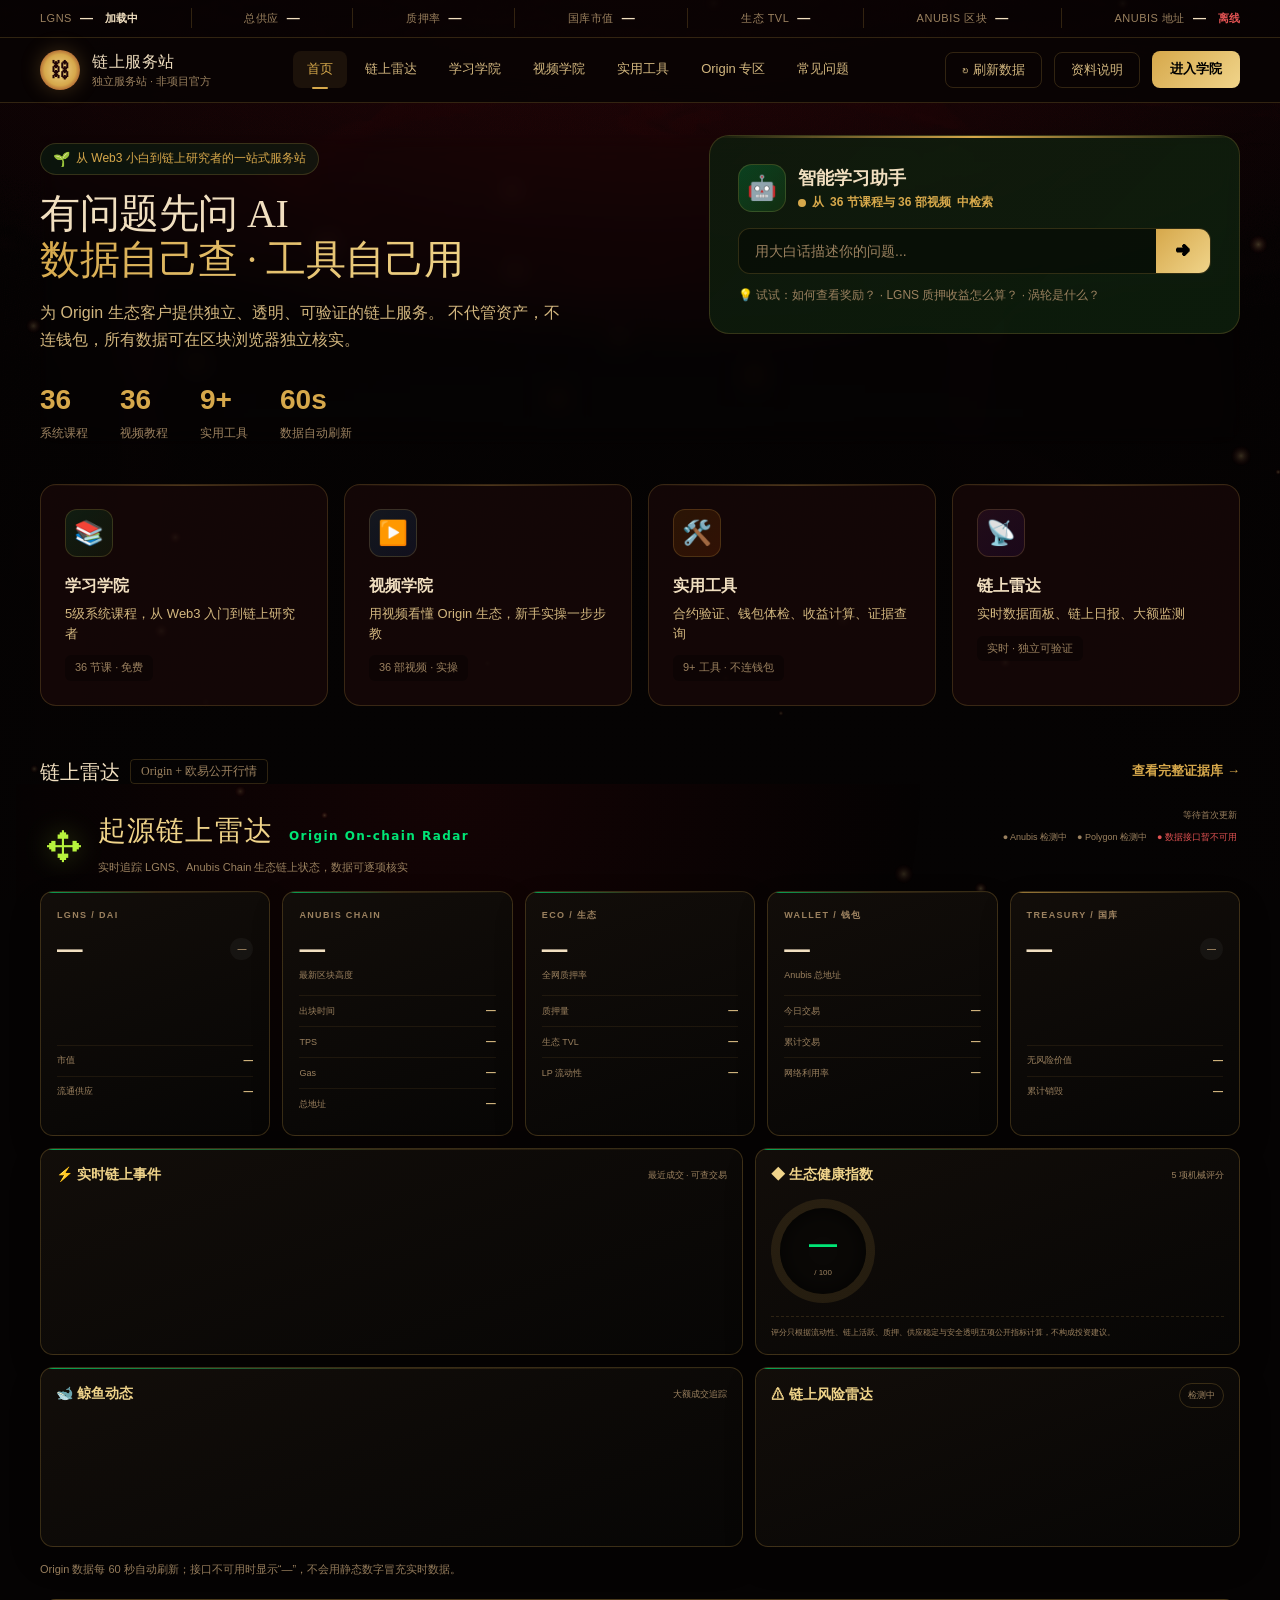
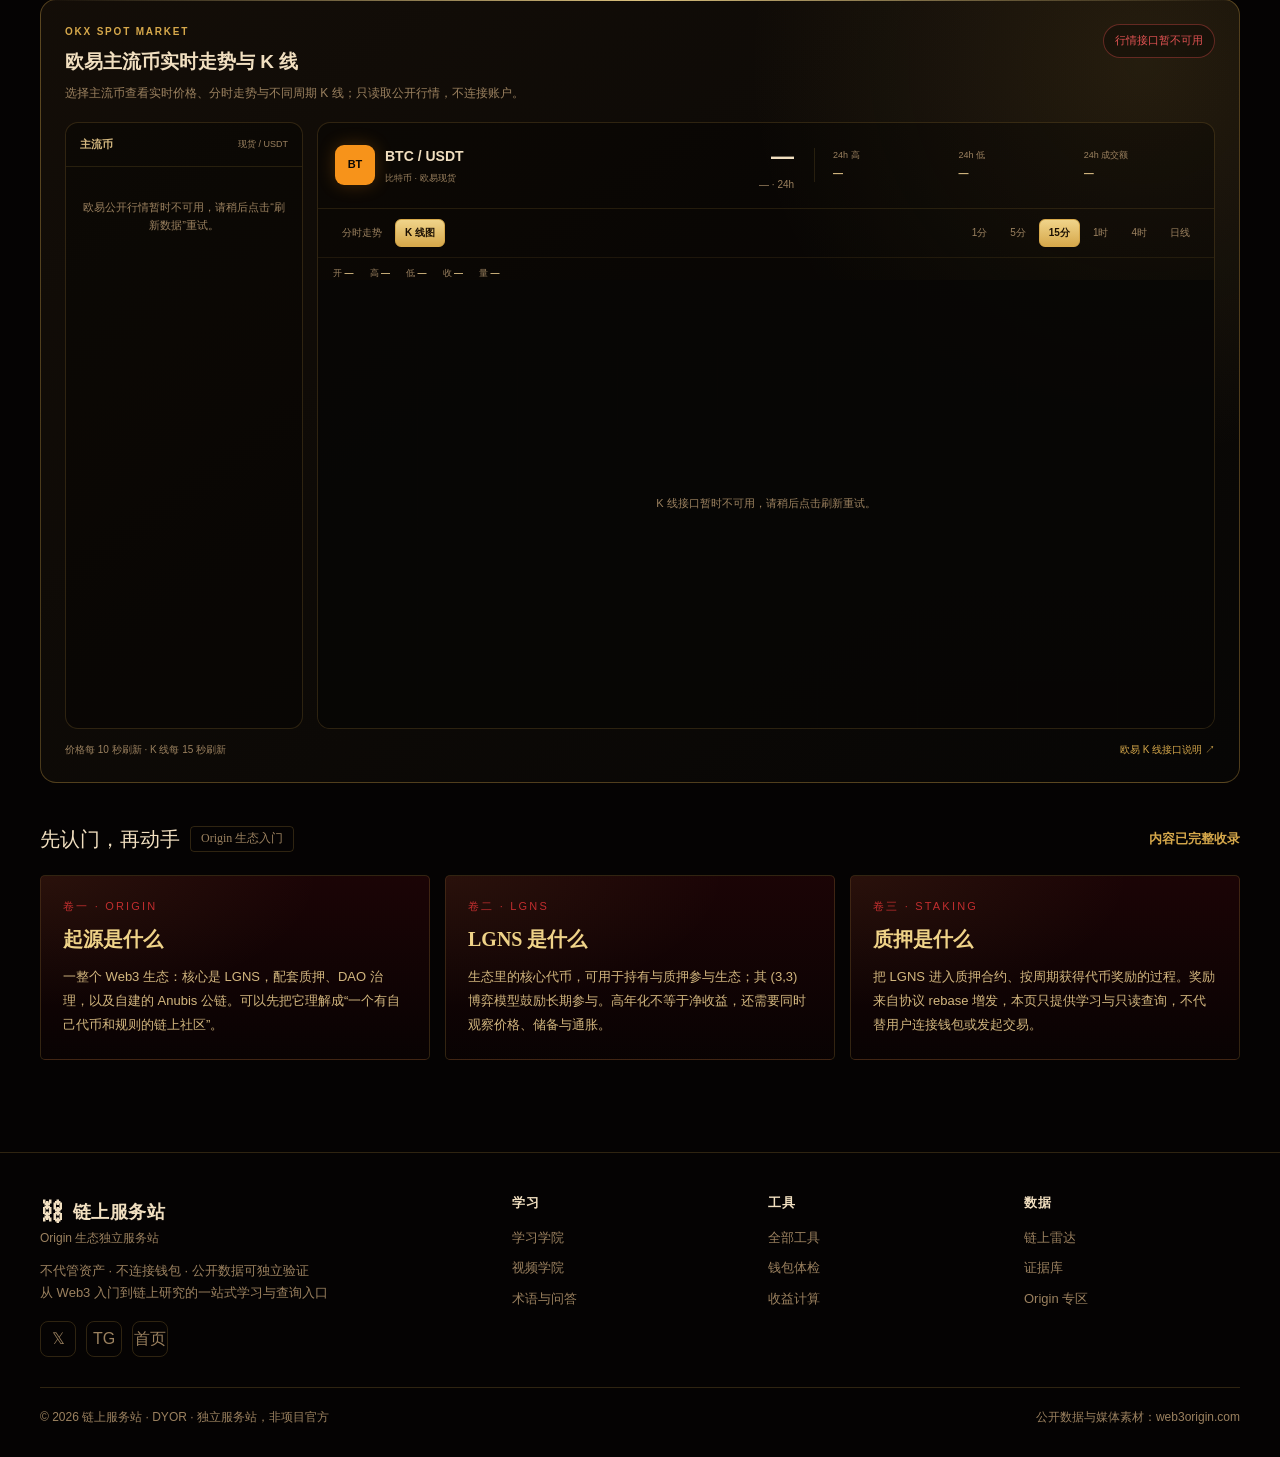
==== index.html @ d3fd2182 "Build detailed radar and OKX chart terminal" ====
<!DOCTYPE html>
<html lang="zh-CN">
<head>
<meta charset="UTF-8">
<meta name="viewport" content="width=device-width, initial-scale=1.0">
<meta name="referrer" content="strict-origin-when-cross-origin">
<meta http-equiv="Content-Security-Policy" content="default-src 'self'; base-uri 'self'; object-src 'none'; frame-src 'none'; script-src 'self'; style-src 'self' 'unsafe-inline'; img-src 'self' data: https://media.web3origin.com https://web3origin.com; media-src 'self' https://media.web3origin.com; connect-src 'self' https://count.web3origin.com https://api.gopluslabs.io https://www.okx.com; font-src 'self' data:; form-action 'self'; upgrade-insecure-requests">
<title>链上服务站｜Origin 生态入口</title>
<meta name="description" content="Origin 生态课程、视频、链上数据和实用工具的独立入口。">
<link rel="icon" type="image/png" href="服务站11-1-assets/favicon.png">
<link rel="stylesheet" href="服务站11-1-assets/site.css?v=20260729-radar2">
</head>
<body data-page="home">
<div class="origin-bg" aria-hidden="true"><img src="服务站11-1-assets/bg.png" alt=""></div>
<canvas class="origin-embers" id="originEmbers" aria-hidden="true"></canvas>

<!-- 全局数据条 -->
<div class="global-bar">
  <div class="global-bar-inner">
    <div class="global-item">
      <span class="global-label">LGNS</span>
      <span class="global-value" id="globalPrice">—</span>
      <span class="global-change" id="globalPriceChange">加载中</span>
    </div>
    <div class="global-divider"></div>
    <div class="global-item">
      <span class="global-label">总供应</span>
      <span class="global-value" id="globalSupply">—</span>
    </div>
    <div class="global-divider"></div>
    <div class="global-item">
      <span class="global-label">质押率</span>
      <span class="global-value" id="globalStakeRate">—</span>
    </div>
    <div class="global-divider"></div>
    <div class="global-item">
      <span class="global-label">国库市值</span>
      <span class="global-value" id="globalTreasury">—</span>
    </div>
    <div class="global-divider"></div>
    <div class="global-item">
      <span class="global-label">生态 TVL</span>
      <span class="global-value" id="globalTvl">—</span>
    </div>
    <div class="global-divider"></div>
    <div class="global-item">
      <span class="global-label">Anubis 区块</span>
      <span class="global-value" id="globalBlock">—</span>
    </div>
    <div class="global-divider"></div>
    <div class="global-item">
      <span class="global-label">Anubis 地址</span>
      <span class="global-value" id="globalAddresses">—</span>
      <span class="global-change" id="globalDataStatus">实时接口</span>
    </div>
  </div>
</div>
<!-- 导航栏 -->
<nav class="navbar">
  <div class="nav-container">
    <a class="nav-left" href="index.html" aria-label="返回首页" style="text-decoration:none">
      <div class="logo-icon">⛓</div>
      <div class="logo-text">
        <span class="logo-title">链上服务站</span>
        <span class="logo-sub">独立服务站 · 非项目官方</span>
      </div>
    </a>
    <div class="nav-links">
      <a href="#home" class="nav-link active">首页</a>
      <a href="#radar" class="nav-link">链上雷达</a>
      <a href="academy.html" class="nav-link">学习学院</a>
      <a href="videos.html" class="nav-link">视频学院</a>
      <a href="tools.html" class="nav-link">实用工具</a>
      <a href="#origin-guide" class="nav-link">Origin 专区</a>
      <a href="academy.html#faq" class="nav-link">常见问题</a>
    </div>
    <div class="nav-right">
      <button class="nav-mobile-toggle" id="navToggle" aria-label="打开导航菜单" aria-expanded="false">☰</button>
      <button class="btn-ghost" id="refreshData" type="button">↻ 刷新数据</button>
      <button class="btn-ghost" id="localInfoBtn" type="button">资料说明</button>
      <a class="nav-cta" href="academy.html">进入学院</a>
    </div>
  </div>
</nav>
<main class="main-container" id="home">
<!-- Hero 区域 -->
  <div class="hero fade-up">
    <div class="hero-left">
      <div class="hero-badge">
        <span style="font-size:14px">🌱</span>
        从 Web3 小白到链上研究者的一站式服务站
      </div>
      <h1 class="hero-title">
        有问题先问 AI<br>
        <span>数据自己查 · 工具自己用</span>
      </h1>
      <p class="hero-desc">
        为 Origin 生态客户提供独立、透明、可验证的链上服务。
        不代管资产，不连钱包，所有数据可在区块浏览器独立核实。
      </p>
      <div class="hero-stats">
        <div class="hero-stat">
          <div class="hero-stat-value">36</div>
          <div class="hero-stat-label">系统课程</div>
        </div>
        <div class="hero-stat">
          <div class="hero-stat-value" id="heroVideoCount">61</div>
          <div class="hero-stat-label">视频教程</div>
        </div>
        <div class="hero-stat">
          <div class="hero-stat-value">9+</div>
          <div class="hero-stat-label">实用工具</div>
        </div>
        <div class="hero-stat">
          <div class="hero-stat-value">60s</div>
          <div class="hero-stat-label">数据自动刷新</div>
        </div>
      </div>
    </div>
    <div class="hero-right">
      <div class="ai-card">
        <div class="ai-card-header">
          <div class="ai-avatar">🤖</div>
          <div>
            <div class="ai-card-title">智能学习助手</div>
            <div class="ai-status">
              <span class="ai-pulse"></span>
              从 <span id="aiDatasetCount">36 节课程与 61 部视频</span>中检索
            </div>
          </div>
        </div>
        <div class="ai-input-box">
          <input type="text" class="ai-input" placeholder="用大白话描述你的问题...">
          <button class="ai-send">➜</button>
        </div>
        <div class="ai-hint">
          💡 试试：如何查看奖励？ · LGNS 质押收益怎么算？ · 涡轮是什么？
        </div>
        <div class="ai-results" id="aiResults" aria-live="polite"></div>
      </div>
    </div>
  </div>

<!-- 快速入口 -->
  <div class="quick-access fade-up">
    <a class="qa-card" href="academy.html">
      <div class="qa-icon learn">📚</div>
      <div class="qa-title">学习学院</div>
      <div class="qa-desc">5级系统课程，从 Web3 入门到链上研究者</div>
      <div class="qa-count">36 节课 · 免费</div>
    </a>
    <a class="qa-card" href="videos.html">
      <div class="qa-icon video">▶️</div>
      <div class="qa-title">视频学院</div>
      <div class="qa-desc">用视频看懂 Origin 生态，新手实操一步步教</div>
      <div class="qa-count"><span id="quickVideoCount">61</span> 部视频 · 实操</div>
    </a>
    <a class="qa-card" href="tools.html">
      <div class="qa-icon tools">🛠️</div>
      <div class="qa-title">实用工具</div>
      <div class="qa-desc">合约验证、钱包体检、收益计算、证据查询</div>
      <div class="qa-count">9+ 工具 · 不连钱包</div>
    </a>
    <a class="qa-card" href="#radar">
      <div class="qa-icon data">📡</div>
      <div class="qa-title">链上雷达</div>
      <div class="qa-desc">实时数据面板、链上日报、大额监测</div>
      <div class="qa-count">实时 · 独立可验证</div>
    </a>
  </div>

<!-- 首页链上雷达 -->
  <section class="section fade-up home-radar" id="radar">
    <div class="section-header">
      <div class="section-title">
        链上雷达
        <span class="tag">Origin + 欧易公开行情</span>
      </div>
      <a class="section-more" href="radar.html#evidence">查看完整证据库 →</a>
    </div>
    <div class="origin-radar-dashboard" id="originRadarDashboard">
      <div class="radar-loading">正在加载 Origin 链上实时指标、事件与风险数据…</div>
    </div>
    <div class="dashboard-grid">
      <div class="dash-card">
        <div class="dash-header">
          <div class="dash-title">📊 Origin 生态核心指标</div>
          <div class="data-status" id="radarStatus">正在连接公开数据源</div>
        </div>
        <div class="metric-row">
          <div class="metric-item">
            <div class="metric-label">Anubis 总地址</div>
            <div class="metric-value" id="metricAddresses">—</div>
            <div class="metric-change" id="metricNetwork">等待数据</div>
          </div>
          <div class="metric-item">
            <div class="metric-label">今日交易</div>
            <div class="metric-value" id="metricTxToday">—</div>
            <div class="metric-change up">Anubis</div>
          </div>
          <div class="metric-item">
            <div class="metric-label">区块高度</div>
            <div class="metric-value" id="metricBlock">—</div>
            <div class="metric-change up" id="metricBlockTime">—</div>
          </div>
          <div class="metric-item">
            <div class="metric-label">生态健康指数</div>
            <div class="metric-value" id="metricHealth">—</div>
            <div class="metric-change" id="metricRisk">机械计算参考</div>
          </div>
        </div>
        <div class="chart-area">
          <svg viewBox="0 0 600 120" preserveAspectRatio="none" aria-label="LGNS 公开价格趋势">
            <defs>
              <linearGradient id="chartGrad" x1="0" y1="0" x2="0" y2="1">
                <stop offset="0%" stop-color="rgba(214,168,75,0.34)"/>
                <stop offset="100%" stop-color="rgba(214,168,75,0)"/>
              </linearGradient>
            </defs>
            <path id="marketLine" d="M0,100 L600,100" fill="none" stroke="var(--green-primary)" stroke-width="2"/>
            <path id="marketArea" d="M0,100 L600,100 L600,120 L0,120 Z" fill="url(#chartGrad)"/>
          </svg>
          <div class="chart-labels">
            <span>较早</span><span></span><span>LGNS 公开接口趋势</span><span></span><span>现在</span>
          </div>
        </div>
      </div>
      <div class="dash-card">
        <div class="dash-header">
          <div class="dash-title">📰 Origin 链上日报</div>
          <span class="dash-tab active" id="radarUpdated">等待刷新</span>
        </div>
        <div class="daily-list">
          <div class="daily-row"><div class="daily-left"><div class="daily-dot green"></div><span class="daily-name">LGNS 价格</span></div><span class="daily-val" id="dailyPrice">—</span></div>
          <div class="daily-row"><div class="daily-left"><div class="daily-dot blue"></div><span class="daily-name">总供应量</span></div><span class="daily-val" id="dailySupply">—</span></div>
          <div class="daily-row"><div class="daily-left"><div class="daily-dot orange"></div><span class="daily-name">质押量</span></div><span class="daily-val" id="dailyStaked">—</span></div>
          <div class="daily-row"><div class="daily-left"><div class="daily-dot purple"></div><span class="daily-name">国库资产</span></div><span class="daily-val" id="dailyTreasury">—</span></div>
          <div class="daily-row"><div class="daily-left"><div class="daily-dot green"></div><span class="daily-name">LP 流动性</span></div><span class="daily-val" id="dailyLp">—</span></div>
        </div>
      </div>
    </div>
    <p class="live-source-note">Origin 数据每 60 秒自动刷新；接口不可用时显示“—”，不会用静态数字冒充实时数据。</p>

    <div class="market-panel">
      <div class="market-panel-head">
        <div>
          <span class="market-kicker">OKX SPOT MARKET</span>
          <h3>欧易主流币实时走势与 K 线</h3>
          <p>选择主流币查看实时价格、分时走势与不同周期 K 线；只读取公开行情，不连接账户。</p>
        </div>
        <div class="market-status" id="okxMarketStatus" aria-live="polite">正在连接欧易公开行情</div>
      </div>
      <div class="okx-terminal">
        <aside class="market-watchlist" aria-label="主流币列表">
          <div class="market-watch-head"><span>主流币</span><small>现货 / USDT</small></div>
          <div class="okx-market-grid" id="okxMarketGrid">
            <div class="market-loading">正在读取主流币行情…</div>
          </div>
        </aside>
        <div class="market-chart-card">
          <div class="market-chart-head">
            <div class="market-active-pair">
              <div class="market-active-icon" id="okxActiveIcon">BT</div>
              <div><b id="okxActiveSymbol">BTC / USDT</b><span id="okxActiveName">比特币 · 欧易现货</span></div>
            </div>
            <div class="market-active-quote">
              <strong id="okxActivePrice">—</strong>
              <span id="okxActiveChange">等待行情</span>
            </div>
            <div class="market-active-stats">
              <div><span>24h 高</span><b id="okxActiveHigh">—</b></div>
              <div><span>24h 低</span><b id="okxActiveLow">—</b></div>
              <div><span>24h 成交额</span><b id="okxActiveVolume">—</b></div>
            </div>
          </div>
          <div class="market-chart-toolbar">
            <div class="chart-control-group" id="okxChartModes" aria-label="图表类型">
              <button class="chart-control" type="button" data-chart-mode="line">分时走势</button>
              <button class="chart-control active" type="button" data-chart-mode="candles">K 线图</button>
            </div>
            <div class="chart-control-group" id="okxChartIntervals" aria-label="K线周期">
              <button class="chart-control" type="button" data-chart-bar="1m">1分</button>
              <button class="chart-control" type="button" data-chart-bar="5m">5分</button>
              <button class="chart-control active" type="button" data-chart-bar="15m">15分</button>
              <button class="chart-control" type="button" data-chart-bar="1H">1时</button>
              <button class="chart-control" type="button" data-chart-bar="4H">4时</button>
              <button class="chart-control" type="button" data-chart-bar="1D">日线</button>
            </div>
          </div>
          <div class="market-chart-readout" id="okxChartReadout">
            <span>开 <b id="okxReadOpen">—</b></span>
            <span>高 <b id="okxReadHigh">—</b></span>
            <span>低 <b id="okxReadLow">—</b></span>
            <span>收 <b id="okxReadClose">—</b></span>
            <span>量 <b id="okxReadVolume">—</b></span>
          </div>
          <div class="okx-chart-wrap" id="okxChartWrap">
            <canvas id="okxMarketChart" aria-label="欧易主流币实时走势图与K线图"></canvas>
            <div class="chart-empty" id="okxChartEmpty">正在加载 K 线数据…</div>
          </div>
        </div>
      </div>
      <div class="market-foot">
        <span id="okxMarketUpdated">价格每 10 秒刷新 · K 线每 15 秒刷新</span>
        <a href="https://www.okx.com/docs-v5/en/#rest-api-market-data-get-candlesticks" target="_blank" rel="noopener noreferrer">欧易 K 线接口说明 ↗</a>
      </div>
    </div>
  </section>

<!-- Origin 生态概览 -->
  <div class="section fade-up" id="origin-guide">
    <div class="section-header">
      <div class="section-title">
        先认门，再动手
        <span class="tag">Origin 生态入门</span>
      </div>
      <span class="section-more">内容已完整收录</span>
    </div>
    <div class="origin-intro-grid">
      <article class="origin-tablet">
        <div class="rune">卷一 · ORIGIN</div>
        <h3>起源是什么</h3>
        <p>一整个 Web3 生态：核心是 LGNS，配套质押、DAO 治理，以及自建的 Anubis 公链。可以先把它理解成“一个有自己代币和规则的链上社区”。</p>
      </article>
      <article class="origin-tablet">
        <div class="rune">卷二 · LGNS</div>
        <h3>LGNS 是什么</h3>
        <p>生态里的核心代币，可用于持有与质押参与生态；其 (3,3) 博弈模型鼓励长期参与。高年化不等于净收益，还需要同时观察价格、储备与通胀。</p>
      </article>
      <article class="origin-tablet">
        <div class="rune">卷三 · STAKING</div>
        <h3>质押是什么</h3>
        <p>把 LGNS 进入质押合约、按周期获得代币奖励的过程。奖励来自协议 rebase 增发，本页只提供学习与只读查询，不代替用户连接钱包或发起交易。</p>
      </article>
    </div>
  </div>
</main>
<div class="modal" id="videoModal" role="dialog" aria-modal="true" aria-hidden="true" aria-labelledby="videoModalTitle">
  <div class="modal-dialog">
    <div class="modal-head">
      <h3 id="videoModalTitle">视频播放</h3>
      <button class="modal-close" id="videoModalClose" type="button" aria-label="关闭视频">✕</button>
    </div>
    <video id="videoPlayer" controls playsinline preload="metadata" controlslist="nodownload noremoteplayback"></video>
    <div class="modal-meta" id="videoModalMeta"></div>
  </div>
</div>

<div class="modal" id="toolModal" role="dialog" aria-modal="true" aria-hidden="true" aria-labelledby="toolModalTitle">
  <div class="modal-dialog tool-modal-dialog">
    <div class="modal-head">
      <h3 id="toolModalTitle">实用工具</h3>
      <button class="modal-close" id="toolModalClose" type="button" aria-label="关闭工具">✕</button>
    </div>
    <div class="tool-modal-body" id="toolModalBody"></div>
  </div>
</div>

<button class="back-to-top" id="backToTop" type="button" aria-label="返回顶部" title="返回顶部">↑</button>
<footer class="footer">
  <div class="footer-inner">
    <div>
      <div class="footer-brand">
        <div class="logo-title" style="display:flex;align-items:center;gap:8px"><span style="font-size:24px">⛓</span>链上服务站</div>
        <div class="logo-sub">Origin 生态独立服务站</div>
      </div>
      <div class="footer-desc">不代管资产 · 不连接钱包 · 公开数据可独立验证<br>从 Web3 入门到链上研究的一站式学习与查询入口</div>
      <div class="footer-social">
        <a href="https://x.com/hyc199844" target="_blank" rel="noopener">𝕏</a>
        <a href="https://t.me/hyc199744" target="_blank" rel="noopener">TG</a>
        <a href="index.html">首页</a>
      </div>
    </div>
    <div class="footer-col"><h4>学习</h4><a href="academy.html">学习学院</a><a href="videos.html">视频学院</a><a href="academy.html#faq">术语与问答</a></div>
    <div class="footer-col"><h4>工具</h4><a href="tools.html">全部工具</a><a href="tools.html">钱包体检</a><a href="tools.html">收益计算</a></div>
    <div class="footer-col"><h4>数据</h4><a href="radar.html">链上雷达</a><a href="radar.html#evidence">证据库</a><a href="index.html#origin-guide">Origin 专区</a></div>
  </div>
  <div class="footer-bottom"><span>© 2026 链上服务站 · DYOR · 独立服务站，非项目官方</span><span>公开数据与媒体素材：web3origin.com</span></div>
</footer>
<script src="服务站11-1-assets/site-config.js"></script>
<script src="服务站11-1-assets/academy_index.js"></script>
<script src="服务站11-1-assets/videos.js"></script>
<script src="服务站11-1-assets/contracts.js"></script>
<script src="服务站11-1-assets/events.js"></script>
<script src="服务站11-1-assets/site.js?v=20260729-radar2"></script>
</body>
</html>
---- 服务站11-1-assets/site.css ----
:root {
  --bg-primary: #080c08;
  --bg-secondary: #0d140d;
  --bg-tertiary: #111a11;
  --bg-card: rgba(13, 30, 13, 0.6);
  --bg-card-hover: rgba(18, 45, 18, 0.75);
  --green-primary: #00e676;
  --green-secondary: #00c853;
  --green-dark: #1b5e20;
  --green-glow: rgba(0, 230, 118, 0.1);
  --green-glow-strong: rgba(0, 230, 118, 0.25);
  --text-primary: #e8f5e9;
  --text-secondary: #81c784;
  --text-muted: #4caf50;
  --border-green: rgba(0, 230, 118, 0.12);
  --border-green-hover: rgba(0, 230, 118, 0.4);
  --red-accent: #ff5252;
  --blue-accent: #29b6f6;
  --orange-accent: #ff9800;
  --purple-accent: #ab47bc;
}

* { margin: 0; padding: 0; box-sizing: border-box; }
html { scroll-behavior: smooth; scroll-padding-top: 90px; }

body {
  font-family: 'Inter', 'Noto Sans SC', sans-serif;
  background: var(--bg-primary);
  color: var(--text-primary);
  min-height: 100vh;
  overflow-x: hidden;
  line-height: 1.6;
}

/* ===== 背景效果 ===== */
.bg-grid {
  position: fixed; top: 0; left: 0; width: 100%; height: 100%;
  pointer-events: none; z-index: 0;
  background-image: 
    linear-gradient(rgba(0,230,118,0.02) 1px, transparent 1px),
    linear-gradient(90deg, rgba(0,230,118,0.02) 1px, transparent 1px);
  background-size: 80px 80px;
}

.bg-glow {
  position: fixed; top: -20%; left: 50%; transform: translateX(-50%);
  width: 800px; height: 600px;
  background: radial-gradient(ellipse, rgba(0,230,118,0.06) 0%, transparent 70%);
  pointer-events: none; z-index: 0;
}

/* ===== 顶部全局数据条 (DeFiLlama风格) ===== */
.global-bar {
  background: rgba(0,0,0,0.5);
  border-bottom: 1px solid var(--border-green);
  padding: 8px 40px;
  position: relative; z-index: 10;
}
.global-bar-inner {
  max-width: 1400px; margin: 0 auto;
  display: flex; align-items: center; justify-content: space-between;
  gap: 24px; overflow-x: auto;
}
.global-item {
  display: flex; align-items: center; gap: 8px;
  white-space: nowrap;
}
.global-label {
  font-size: 11px; color: var(--text-muted); text-transform: uppercase; letter-spacing: 0.5px;
}
.global-value {
  font-size: 13px; font-weight: 700; color: var(--text-primary);
}
.global-change { font-size: 11px; font-weight: 600; margin-left: 4px; }
.global-change.up { color: var(--green-primary); }
.global-change.down { color: var(--red-accent); }
.global-divider {
  width: 1px; height: 20px; background: var(--border-green); flex-shrink: 0;
}

/* ===== 导航栏 ===== */
.navbar {
  position: sticky; top: 0; z-index: 100;
  background: rgba(8, 12, 8, 0.92);
  backdrop-filter: blur(20px);
  border-bottom: 1px solid var(--border-green);
  padding: 0 40px;
}
.nav-container {
  max-width: 1400px; margin: 0 auto;
  display: flex; align-items: center; justify-content: space-between;
  height: 64px;
}
.nav-left { display: flex; align-items: center; gap: 12px; }
.logo-icon {
  width: 40px; height: 40px;
  background: linear-gradient(135deg, var(--green-primary), var(--green-dark));
  border-radius: 10px; display: flex; align-items: center; justify-content: center;
  font-size: 20px; font-weight: 800; color: #000;
  box-shadow: 0 0 20px var(--green-glow-strong);
}
.logo-text { display: flex; flex-direction: column; }
.logo-title { font-size: 16px; font-weight: 700; color: var(--text-primary); letter-spacing: 0.5px; }
.logo-sub { font-size: 11px; color: var(--text-muted); margin-top: -2px; }
.nav-links { display: flex; gap: 4px; }
.nav-link {
  padding: 8px 14px; color: var(--text-secondary); text-decoration: none;
  font-size: 13px; font-weight: 500; border-radius: 8px;
  transition: all 0.3s; position: relative;
}
.nav-link:hover { color: var(--green-primary); background: var(--green-glow); }
.nav-link.active { color: var(--green-primary); background: var(--green-glow); }
.nav-link.active::after {
  content: ''; position: absolute; bottom: -1px; left: 50%; transform: translateX(-50%);
  width: 16px; height: 2px; background: var(--green-primary); border-radius: 2px;
}
.nav-right { display: flex; align-items: center; gap: 12px; }
.btn-ghost {
  padding: 8px 16px; border: 1px solid var(--border-green); background: transparent;
  border-radius: 8px; color: var(--text-secondary); font-size: 13px; font-weight: 500;
  cursor: pointer; transition: all 0.3s;
}
.btn-ghost:hover { border-color: var(--green-primary); color: var(--green-primary); }
.btn-primary {
  padding: 8px 20px;
  background: linear-gradient(135deg, var(--green-primary), var(--green-secondary));
  border: none; border-radius: 8px; color: #000; font-size: 13px; font-weight: 700;
  cursor: pointer; transition: all 0.3s;
}
.btn-primary:hover { box-shadow: 0 0 20px var(--green-glow-strong); transform: translateY(-1px); }

/* ===== 主容器 ===== */
.main-container { max-width: 1400px; margin: 0 auto; padding: 32px 40px; position: relative; z-index: 1; }

/* ===== Hero 区域 ===== */
.hero {
  display: grid; grid-template-columns: 1.2fr 1fr;
  gap: 32px; margin-bottom: 40px; align-items: start;
}
.hero-left { padding-top: 8px; }
.hero-badge {
  display: inline-flex; align-items: center; gap: 6px;
  padding: 4px 12px; background: rgba(0,230,118,0.08);
  border: 1px solid var(--border-green); border-radius: 20px;
  font-size: 12px; color: var(--green-primary); font-weight: 500;
  margin-bottom: 16px;
}
.hero-title {
  font-size: 40px; font-weight: 800; color: var(--text-primary);
  line-height: 1.15; margin-bottom: 16px; letter-spacing: -0.5px;
}
.hero-title span {
  background: linear-gradient(135deg, var(--green-primary), var(--green-secondary));
  -webkit-background-clip: text; -webkit-text-fill-color: transparent;
}
.hero-desc {
  font-size: 16px; color: var(--text-secondary); line-height: 1.7;
  margin-bottom: 24px; max-width: 520px;
}
.hero-stats {
  display: flex; gap: 32px;
}
.hero-stat { text-align: left; }
.hero-stat-value { font-size: 28px; font-weight: 800; color: var(--green-primary); }
.hero-stat-label { font-size: 12px; color: var(--text-muted); margin-top: 2px; }

/* ===== AI 助手卡片 ===== */
.ai-card {
  background: linear-gradient(135deg, rgba(13,30,13,0.8), rgba(18,45,18,0.6));
  border: 1px solid var(--border-green); border-radius: 20px;
  padding: 28px; position: relative; overflow: hidden;
}
.ai-card::before {
  content: ''; position: absolute; top: 0; left: 0; right: 0; height: 2px;
  background: linear-gradient(90deg, transparent, var(--green-primary), transparent);
}
.ai-card-header {
  display: flex; align-items: center; gap: 12px; margin-bottom: 16px;
}
.ai-avatar {
  width: 48px; height: 48px; border-radius: 14px;
  background: linear-gradient(135deg, rgba(0,230,118,0.2), rgba(27,94,32,0.3));
  display: flex; align-items: center; justify-content: center; font-size: 24px;
  border: 1px solid var(--border-green);
}
.ai-card-title { font-size: 18px; font-weight: 700; color: var(--text-primary); }
.ai-status {
  display: flex; align-items: center; gap: 6px;
  font-size: 12px; color: var(--green-primary); font-weight: 600;
}
.ai-pulse {
  width: 8px; height: 8px; background: var(--green-primary); border-radius: 50%;
  animation: pulse 2s infinite;
}
.ai-input-box {
  display: flex; gap: 0;
  background: rgba(0,0,0,0.4); border: 1px solid var(--border-green);
  border-radius: 12px; overflow: hidden; margin-bottom: 12px;
  transition: all 0.3s;
}
.ai-input-box:focus-within {
  border-color: var(--green-primary); box-shadow: 0 0 15px var(--green-glow);
}
.ai-input {
  flex: 1; padding: 14px 16px; background: transparent; border: none;
  color: var(--text-primary); font-size: 14px; outline: none;
}
.ai-input::placeholder { color: var(--text-muted); }
.ai-send {
  padding: 14px 20px; background: linear-gradient(135deg, var(--green-primary), var(--green-secondary));
  border: none; color: #000; font-size: 14px; font-weight: 700;
  cursor: pointer; display: flex; align-items: center; gap: 6px;
}
.ai-hint { font-size: 12px; color: var(--text-muted); }

/* ===== 快速入口 (Zapper风格卡片) ===== */
.quick-access {
  display: grid; grid-template-columns: repeat(4, 1fr); gap: 16px;
  margin-bottom: 40px;
}
.qa-card {
  background: var(--bg-card); border: 1px solid var(--border-green);
  border-radius: 16px; padding: 24px; cursor: pointer;
  transition: all 0.4s; position: relative; overflow: hidden;
}
.qa-card::before {
  content: ''; position: absolute; top: 0; left: 0; right: 0; height: 1px;
  background: linear-gradient(90deg, transparent, var(--green-primary), transparent);
  opacity: 0.3;
}
.qa-card:hover {
  border-color: var(--border-green-hover);
  box-shadow: 0 8px 32px var(--green-glow);
  transform: translateY(-4px);
}
.qa-icon {
  width: 48px; height: 48px; border-radius: 12px;
  display: flex; align-items: center; justify-content: center;
  font-size: 24px; margin-bottom: 16px;
  background: linear-gradient(135deg, rgba(0,230,118,0.1), rgba(27,94,32,0.15));
  border: 1px solid var(--border-green);
}
.qa-icon.learn { background: linear-gradient(135deg, rgba(0,230,118,0.1), rgba(27,94,32,0.15)); }
.qa-icon.video { background: linear-gradient(135deg, rgba(41,182,246,0.1), rgba(13,71,161,0.15)); }
.qa-icon.tools { background: linear-gradient(135deg, rgba(255,152,0,0.1), rgba(230,81,0,0.15)); }
.qa-icon.data { background: linear-gradient(135deg, rgba(171,71,188,0.1), rgba(74,20,140,0.15)); }
.qa-title { font-size: 16px; font-weight: 700; color: var(--text-primary); margin-bottom: 6px; }
.qa-desc { font-size: 13px; color: var(--text-secondary); line-height: 1.5; }
.qa-count {
  margin-top: 12px; font-size: 11px; color: var(--text-muted);
  padding: 4px 10px; background: rgba(0,0,0,0.3); border-radius: 6px;
  display: inline-block;
}

/* ===== 学习路径 (教育分层可视化) ===== */
.section { margin-bottom: 40px; }
.section-header {
  display: flex; align-items: center; justify-content: space-between;
  margin-bottom: 20px;
}
.section-title {
  font-size: 20px; font-weight: 700; color: var(--text-primary);
  display: flex; align-items: center; gap: 10px;
}
.section-title .tag {
  font-size: 12px; color: var(--text-muted); font-weight: 400;
  padding: 2px 10px; border: 1px solid var(--border-green); border-radius: 4px;
}
.section-more {
  font-size: 13px; color: var(--green-primary); text-decoration: none;
  font-weight: 600; display: flex; align-items: center; gap: 4px;
  transition: all 0.3s;
}
.section-more:hover { gap: 8px; }

.path-track {
  display: flex; gap: 0; position: relative;
}
.path-track::before {
  content: ''; position: absolute; top: 24px; left: 48px; right: 48px;
  height: 2px;
  background: linear-gradient(90deg, var(--green-primary), var(--blue-accent), var(--orange-accent), var(--purple-accent), var(--red-accent));
  opacity: 0.3;
}
.path-step {
  flex: 1; text-align: center; padding: 0 8px; position: relative; z-index: 1;
}
.path-circle {
  width: 48px; height: 48px; margin: 0 auto 12px; border-radius: 50%;
  display: flex; align-items: center; justify-content: center;
  font-size: 14px; font-weight: 800; color: #000;
  background: linear-gradient(135deg, var(--green-primary), var(--green-secondary));
  box-shadow: 0 0 20px var(--green-glow-strong);
  border: 3px solid var(--bg-primary);
}
.path-circle.l2 { background: linear-gradient(135deg, var(--blue-accent), #1565c0)); }
.path-circle.l3 { background: linear-gradient(135deg, var(--orange-accent), #e65100)); }
.path-circle.l4 { background: linear-gradient(135deg, var(--purple-accent), #4a148c)); }
.path-circle.l5 { background: linear-gradient(135deg, var(--red-accent), #b71c1c)); }
.path-name { font-size: 13px; font-weight: 600; color: var(--text-primary); margin-bottom: 2px; }
.path-en { font-size: 10px; color: var(--text-muted); margin-bottom: 4px; }
.path-tag { font-size: 10px; color: var(--text-secondary); }

/* ===== 数据仪表盘区域 (DeFiLlama + Dune 风格) ===== */
.dashboard-grid {
  display: grid; grid-template-columns: 2fr 1fr; gap: 20px;
}
.dash-card {
  background: var(--bg-card); border: 1px solid var(--border-green);
  border-radius: 16px; padding: 24px; transition: all 0.3s;
}
.dash-card:hover { border-color: var(--border-green-hover); }
.dash-header {
  display: flex; align-items: center; justify-content: space-between;
  margin-bottom: 20px;
}
.dash-title { font-size: 15px; font-weight: 700; color: var(--text-primary); }
.dash-tabs { display: flex; gap: 4px; }
.dash-tab {
  padding: 4px 10px; border-radius: 6px; font-size: 11px; color: var(--text-muted);
  background: transparent; border: none; cursor: pointer; transition: all 0.3s;
}
.dash-tab.active { background: var(--green-glow); color: var(--green-primary); }
.dash-tab:hover { color: var(--green-primary); }

/* 数据指标行 */
.metric-row {
  display: grid; grid-template-columns: repeat(4, 1fr); gap: 12px;
  margin-bottom: 20px;
}
.metric-item {
  padding: 16px; background: rgba(0,0,0,0.3); border-radius: 12px;
  border: 1px solid transparent; transition: all 0.3s;
}
.metric-item:hover { border-color: var(--border-green); }
.metric-label { font-size: 11px; color: var(--text-muted); margin-bottom: 6px; }
.metric-value { font-size: 22px; font-weight: 700; color: var(--text-primary); margin-bottom: 4px; }
.metric-change { font-size: 11px; font-weight: 600; }
.metric-change.up { color: var(--green-primary); }
.metric-change.down { color: var(--red-accent); }

/* 模拟图表 */
.chart-area {
  height: 180px; background: rgba(0,0,0,0.2); border-radius: 12px;
  position: relative; overflow: hidden; padding: 20px;
}
.chart-line {
  position: absolute; bottom: 30px; left: 20px; right: 20px;
  height: 100px;
}
.chart-line svg { width: 100%; height: 100%; }
.chart-labels {
  position: absolute; bottom: 8px; left: 20px; right: 20px;
  display: flex; justify-content: space-between;
  font-size: 10px; color: var(--text-muted);
}

/* 日报侧边 */
.daily-list { display: flex; flex-direction: column; gap: 10px; }
.daily-row {
  display: flex; align-items: center; justify-content: space-between;
  padding: 12px 14px; background: rgba(0,0,0,0.3); border-radius: 10px;
  border: 1px solid transparent; transition: all 0.3s;
}
.daily-row:hover { border-color: var(--border-green); }
.daily-left { display: flex; align-items: center; gap: 10px; }
.daily-dot {
  width: 8px; height: 8px; border-radius: 50%; flex-shrink: 0;
}
.daily-dot.green { background: var(--green-primary); box-shadow: 0 0 8px var(--green-primary); }
.daily-dot.blue { background: var(--blue-accent); box-shadow: 0 0 8px var(--blue-accent); }
.daily-dot.orange { background: var(--orange-accent); box-shadow: 0 0 8px var(--orange-accent); }
.daily-dot.purple { background: var(--purple-accent); box-shadow: 0 0 8px var(--purple-accent); }
.daily-name { font-size: 13px; color: var(--text-secondary); }
.daily-val { font-size: 13px; font-weight: 600; color: var(--text-primary); }
.daily-val.up { color: var(--green-primary); }
.daily-val.down { color: var(--red-accent); }

/* Origin 链上雷达专业面板 */
.origin-radar-dashboard + .dashboard-grid { display: none; }
.origin-radar-dashboard {
  margin-top: 20px; position: relative;
  color: var(--text-primary);
}
.origin-radar-dashboard::before {
  content: ""; position: absolute; inset: -24px; z-index: -1; pointer-events: none;
  background: radial-gradient(circle at 35% 0, rgba(122,11,18,.13), transparent 42%);
}
.radar-loading {
  padding: 48px; border: 1px dashed var(--border-green); border-radius: 14px;
  color: var(--text-muted); background: rgba(0,0,0,.28); text-align: center;
}
.origin-radar-topbar {
  display: flex; align-items: flex-start; justify-content: space-between; gap: 24px;
  margin-bottom: 15px; padding: 0 3px;
}
.origin-radar-brand { display: flex; align-items: center; gap: 13px; min-width: 0; }
.origin-radar-mark {
  display: grid; place-items: center; width: 42px; height: 42px; flex-shrink: 0;
  color: #b6f23d; font-size: 34px; filter: drop-shadow(0 0 12px rgba(182,242,61,.32));
}
.origin-radar-title {
  color: var(--green-secondary); font-family: "STZhongsong", "Songti SC", serif;
  font-size: clamp(21px,2.2vw,30px); letter-spacing: .04em;
}
.origin-radar-title em {
  margin-left: 8px; color: #00e676; font: 600 12px/1 system-ui, sans-serif;
  letter-spacing: .12em;
}
.origin-radar-brand p { margin: 6px 0 0; color: var(--text-muted); font-size: 11px; }
.origin-network-box { flex-shrink: 0; color: var(--text-muted); text-align: right; font-size: 9px; }
.origin-network-box > div {
  display: flex; justify-content: flex-end; flex-wrap: wrap; gap: 10px; margin-top: 8px;
}
.network-pill { color: var(--text-muted); font-weight: 500; }
.network-pill.online { color: #36d77a; }
.network-pill.offline { color: var(--red-accent); }
.origin-kpi-grid {
  display: grid; grid-template-columns: repeat(5,minmax(0,1fr)); gap: 12px;
}
.origin-kpi-card, .origin-detail-card {
  position: relative; overflow: hidden;
  border: 1px solid rgba(214,168,75,.23); border-radius: 13px;
  background: linear-gradient(160deg, rgba(19,14,10,.95), rgba(7,6,5,.97));
  box-shadow: 0 14px 34px rgba(0,0,0,.13);
}
.origin-kpi-card { min-height: 242px; padding: 16px; }
.origin-kpi-card::before, .origin-detail-card::before {
  content: ""; position: absolute; inset: 0 0 auto; height: 1px;
  background: linear-gradient(90deg, #00e676, rgba(214,168,75,.28), transparent);
  opacity: .7;
}
.origin-kpi-card.treasury::before { background: linear-gradient(90deg, #d6a84b, transparent); }
.origin-kpi-label {
  display: block; margin-bottom: 12px; color: var(--text-muted);
  font-size: 9px; font-weight: 900; letter-spacing: .15em;
}
.origin-kpi-card > strong, .origin-kpi-value-line strong {
  display: block; color: var(--text-primary); font-size: clamp(20px,2vw,27px); line-height: 1.1;
}
.origin-kpi-card > small {
  display: block; margin-top: 5px; color: var(--text-muted); font-size: 9px;
}
.origin-kpi-value-line {
  display: flex; align-items: center; justify-content: space-between; gap: 8px;
}
.origin-kpi-value-line span {
  padding: 4px 7px; border-radius: 999px; color: var(--text-muted);
  background: rgba(255,255,255,.04); font-size: 9px; font-weight: 700;
}
.origin-kpi-value-line .up { color: #00e676; background: rgba(0,230,118,.08); }
.origin-kpi-value-line .down { color: #ff716c; background: rgba(239,83,80,.1); }
.origin-mini-chart { width: 100%; height: 48px; margin: 8px 0 5px; overflow: visible; }
.origin-kpi-card dl { margin: 13px 0 0; }
.origin-kpi-card dl div {
  display: flex; align-items: center; justify-content: space-between; gap: 8px;
  padding: 7px 0; border-top: 1px solid rgba(214,168,75,.09);
}
.origin-kpi-card dt { color: var(--text-muted); font-size: 9px; }
.origin-kpi-card dd {
  margin: 0; overflow: hidden; color: var(--text-secondary); font-size: 10px;
  font-weight: 700; text-align: right; text-overflow: ellipsis; white-space: nowrap;
}
.origin-detail-grid {
  display: grid; grid-template-columns: minmax(0,1.45fr) minmax(340px,1fr);
  gap: 12px; margin-top: 12px;
}
.origin-detail-card { min-height: 180px; padding: 15px; }
.origin-detail-card header {
  display: flex; align-items: center; justify-content: space-between; gap: 12px;
  margin-bottom: 12px;
}
.origin-detail-card h3 {
  margin: 0; color: var(--green-secondary); font-family: "STZhongsong", "Songti SC", serif;
  font-size: 14px; font-weight: 600;
}
.origin-detail-card header > span { color: var(--text-muted); font-size: 9px; }
.origin-event-list, .origin-whale-list { display: grid; gap: 3px; }
.origin-event-row {
  display: grid; grid-template-columns: 46px minmax(90px,.85fr) minmax(72px,.7fr) minmax(92px,1fr) 62px;
  align-items: center; gap: 8px; padding: 7px 8px;
  border-bottom: 1px solid rgba(214,168,75,.08); color: inherit; text-decoration: none;
}
.origin-event-row:hover, .origin-whale-row:hover { background: rgba(214,168,75,.045); }
.origin-event-row b, .origin-event-row strong { font-size: 10px; }
.origin-event-row b { color: var(--text-primary); }
.origin-event-row strong { color: var(--text-secondary); font-weight: 500; }
.origin-event-row small, .origin-event-row time, .origin-whale-row time {
  overflow: hidden; color: var(--text-muted); font-size: 8px; text-overflow: ellipsis; white-space: nowrap;
}
.origin-event-row time, .origin-whale-row time { text-align: right; }
.origin-side {
  display: inline-grid; place-items: center; min-width: 36px; padding: 3px 5px;
  border-radius: 5px; font-size: 8px; font-weight: 800;
}
.origin-side.buy { color: #00e676; background: rgba(0,230,118,.1); }
.origin-side.sell { color: #ff716c; background: rgba(239,83,80,.12); }
.origin-health-layout {
  display: grid; grid-template-columns: 124px minmax(0,1fr); align-items: center; gap: 18px;
}
.origin-health-ring {
  --score: 0;
  display: grid; place-content: center; width: 104px; height: 104px; position: relative;
  border-radius: 50%;
  background: conic-gradient(#00e676 calc(var(--score) * 1%), rgba(214,168,75,.12) 0);
}
.origin-health-ring::before {
  content: ""; position: absolute; inset: 9px; border-radius: 50%;
  background: #0a0806; box-shadow: inset 0 0 22px rgba(0,0,0,.7);
}
.origin-health-ring strong, .origin-health-ring small { position: relative; z-index: 1; text-align: center; }
.origin-health-ring strong { color: #00e676; font-size: 28px; }
.origin-health-ring small { color: var(--text-muted); font-size: 8px; }
.origin-health-parts { display: grid; gap: 8px; }
.origin-health-part > div:first-child {
  display: flex; align-items: center; justify-content: space-between; gap: 8px;
  color: var(--text-secondary); font-size: 9px;
}
.origin-health-part b { color: var(--text-primary); }
.origin-health-part b small { color: var(--text-muted); }
.origin-health-track {
  height: 4px; margin-top: 4px; overflow: hidden; border-radius: 99px; background: rgba(214,168,75,.12);
}
.origin-health-track i {
  display: block; height: 100%; border-radius: inherit;
  background: linear-gradient(90deg,#00a956,#00e676); box-shadow: 0 0 8px rgba(0,230,118,.25);
}
.origin-health-part p { margin: 3px 0 0; color: var(--text-muted); font-size: 7px; }
.origin-method-note {
  margin: 13px 0 0; padding-top: 10px; border-top: 1px dashed rgba(214,168,75,.16);
  color: var(--text-muted); font-size: 8px; line-height: 1.6;
}
.origin-whale-row {
  display: grid; grid-template-columns: 20px 42px minmax(90px,1fr) minmax(70px,.7fr) 62px;
  align-items: center; gap: 7px; padding: 7px 8px; border-bottom: 1px solid rgba(214,168,75,.08);
  color: inherit; text-decoration: none;
}
.origin-whale-row b, .origin-whale-row strong { font-size: 10px; }
.origin-whale-row strong { color: var(--text-secondary); font-weight: 500; }
.risk-level {
  padding: 4px 8px; border: 1px solid rgba(214,168,75,.22); border-radius: 99px;
}
.risk-level.normal { color: #00e676 !important; border-color: rgba(0,230,118,.25); }
.risk-level.warn { color: #ffb74d !important; border-color: rgba(255,183,77,.3); }
.origin-risk-items { display: grid; gap: 7px; }
.origin-risk-item {
  display: flex; align-items: flex-start; gap: 9px; padding: 11px;
  border: 1px solid rgba(214,168,75,.18); border-radius: 9px; background: rgba(214,168,75,.035);
}
.origin-risk-item span { color: #4da3ff; font-size: 9px; }
.origin-risk-item.warn span { color: #ffb74d; }
.origin-risk-item p { margin: 0; color: var(--text-secondary); font-size: 10px; line-height: 1.55; }
.origin-empty { padding: 24px; color: var(--text-muted); text-align: center; font-size: 10px; }

/* 欧易公开现货行情 */
.home-radar { padding-top: 10px; }
.market-panel {
  margin-top: 20px; padding: 24px; overflow: hidden; position: relative;
  background:
    radial-gradient(circle at 92% 8%, rgba(214,168,75,.12), transparent 30%),
    linear-gradient(145deg, rgba(20,14,8,.97), rgba(7,6,5,.98));
  border: 1px solid rgba(214,168,75,.32); border-radius: 16px;
}
.market-panel::before {
  content: ""; position: absolute; inset: 0 0 auto; height: 1px;
  background: linear-gradient(90deg, transparent, rgba(240,212,138,.9), transparent);
}
.market-panel-head {
  display: flex; align-items: flex-start; justify-content: space-between;
  gap: 20px; margin-bottom: 18px;
}
.market-kicker {
  display: block; margin-bottom: 7px; color: var(--green-primary);
  font-size: 10px; font-weight: 800; letter-spacing: .18em;
}
.market-panel h3 { margin: 0 0 6px; color: var(--text-primary); font-size: 19px; }
.market-panel-head p {
  margin: 0; max-width: 720px; color: var(--text-muted); font-size: 12px; line-height: 1.7;
}
.market-status {
  flex-shrink: 0; padding: 7px 11px; color: var(--text-muted);
  background: rgba(0,0,0,.28); border: 1px solid var(--border-green);
  border-radius: 999px; font-size: 11px;
}
.market-status.online { color: var(--green-primary); }
.market-status.partial { color: var(--orange-accent); border-color: rgba(255,171,64,.35); }
.market-status.offline { color: var(--red-accent); border-color: rgba(239,83,80,.35); }
.okx-terminal {
  display: grid; grid-template-columns: 238px minmax(0, 1fr); gap: 14px;
  min-height: 510px;
}
.market-watchlist, .market-chart-card {
  min-width: 0; overflow: hidden; border: 1px solid rgba(214,168,75,.18);
  border-radius: 13px; background: rgba(0,0,0,.3);
}
.market-watch-head {
  display: flex; align-items: center; justify-content: space-between; gap: 10px;
  padding: 13px 14px; border-bottom: 1px solid rgba(214,168,75,.14);
  color: var(--text-secondary); font-size: 11px; font-weight: 800;
}
.market-watch-head small { color: var(--text-muted); font-size: 9px; font-weight: 500; }
.okx-market-grid { display: flex; flex-direction: column; }
.market-loading {
  padding: 32px 14px; color: var(--text-muted); text-align: center; font-size: 11px;
}
.market-watch-item {
  display: grid; grid-template-columns: 34px minmax(0,1fr) auto; align-items: center; gap: 9px;
  width: 100%; padding: 12px; border: 0; border-bottom: 1px solid rgba(214,168,75,.09);
  color: inherit; background: transparent; text-align: left; cursor: pointer;
  transition: background .2s, box-shadow .2s;
}
.market-watch-item:last-child { border-bottom: 0; }
.market-watch-item:hover { background: rgba(214,168,75,.06); }
.market-watch-item.active {
  background: linear-gradient(90deg, rgba(214,168,75,.13), rgba(214,168,75,.025));
  box-shadow: inset 3px 0 var(--coin-accent, var(--green-primary));
}
.market-watch-icon, .market-active-icon {
  display: grid; place-items: center; flex-shrink: 0;
  border-radius: 9px; color: #090704; background: var(--coin-accent, #d8a94a);
  font-size: 11px; font-weight: 900; box-shadow: 0 0 18px color-mix(in srgb, var(--coin-accent, #d8a94a) 24%, transparent);
}
.market-watch-icon { width: 32px; height: 32px; }
.market-watch-pair, .market-watch-quote { min-width: 0; }
.market-watch-pair b, .market-watch-pair small,
.market-watch-quote b, .market-watch-quote small { display: block; }
.market-watch-pair b { color: var(--text-primary); font-size: 12px; }
.market-watch-pair small {
  margin-top: 2px; overflow: hidden; color: var(--text-muted); font-size: 9px;
  text-overflow: ellipsis; white-space: nowrap;
}
.market-watch-quote { text-align: right; }
.market-watch-quote b { color: var(--text-secondary); font-size: 11px; }
.market-watch-quote small { margin-top: 3px; color: var(--text-muted); font-size: 9px; }
.market-watch-quote .up, #okxActiveChange.up { color: #00e676; }
.market-watch-quote .down, #okxActiveChange.down { color: var(--red-accent); }
.market-chart-card { display: flex; flex-direction: column; }
.market-chart-head {
  display: grid; grid-template-columns: minmax(180px,1fr) auto minmax(260px,1.2fr);
  align-items: center; gap: 20px; padding: 15px 17px;
  border-bottom: 1px solid rgba(214,168,75,.13);
}
.market-active-pair { display: flex; align-items: center; gap: 10px; min-width: 0; }
.market-active-icon { width: 40px; height: 40px; }
.market-active-pair b { display: block; color: var(--text-primary); font-size: 14px; }
.market-active-pair span {
  display: block; margin-top: 3px; color: var(--text-muted); font-size: 9px;
}
.market-active-quote { min-width: 120px; text-align: right; }
.market-active-quote strong { display: block; color: var(--text-primary); font-size: 23px; }
.market-active-quote span { display: block; margin-top: 2px; color: var(--text-muted); font-size: 10px; }
.market-active-stats {
  display: grid; grid-template-columns: repeat(3,minmax(0,1fr)); gap: 12px;
  padding-left: 18px; border-left: 1px solid rgba(214,168,75,.14);
}
.market-active-stats span, .market-active-stats b { display: block; }
.market-active-stats span { margin-bottom: 4px; color: var(--text-muted); font-size: 9px; }
.market-active-stats b {
  overflow: hidden; color: var(--text-secondary); font-size: 10px;
  text-overflow: ellipsis; white-space: nowrap;
}
.market-chart-toolbar {
  display: flex; align-items: center; justify-content: space-between; flex-wrap: wrap; gap: 10px;
  padding: 10px 14px; border-bottom: 1px solid rgba(214,168,75,.1);
}
.chart-control-group { display: inline-flex; align-items: center; gap: 3px; }
.chart-control {
  padding: 6px 9px; border: 1px solid transparent; border-radius: 6px;
  color: var(--text-muted); background: transparent; font-size: 10px; cursor: pointer;
}
.chart-control:hover { color: var(--text-primary); background: rgba(214,168,75,.06); }
.chart-control.active {
  color: #1c1003; border-color: var(--green-primary);
  background: linear-gradient(180deg, var(--green-secondary), var(--green-primary)); font-weight: 800;
}
.market-chart-readout {
  display: flex; flex-wrap: wrap; gap: 16px; padding: 8px 15px 0;
  color: var(--text-muted); font-size: 9px;
}
.market-chart-readout b { color: var(--text-secondary); font-weight: 600; }
.okx-chart-wrap {
  flex: 1; min-height: 390px; position: relative; overflow: hidden;
  background:
    linear-gradient(rgba(214,168,75,.018), rgba(214,168,75,0)),
    repeating-linear-gradient(90deg, transparent 0, transparent 99px, rgba(214,168,75,.025) 100px);
}
#okxMarketChart { display: block; width: 100%; height: 100%; cursor: crosshair; }
.chart-empty {
  position: absolute; inset: 0; display: grid; place-items: center; padding: 24px;
  color: var(--text-muted); background: rgba(7,6,5,.88); text-align: center; font-size: 11px;
}
.chart-empty[hidden] { display: none; }
.market-foot {
  display: flex; align-items: center; justify-content: space-between; gap: 12px;
  margin-top: 13px; color: var(--text-muted); font-size: 10px;
}
.market-foot a { color: var(--green-primary); text-decoration: none; }
.market-foot a:hover { color: var(--green-secondary); }

/* ===== 工具区 (分类网格) ===== */
.tools-grid {
  display: grid; grid-template-columns: repeat(4, 1fr); gap: 16px;
}
.tool-card {
  background: var(--bg-card); border: 1px solid var(--border-green);
  border-radius: 14px; padding: 20px; cursor: pointer;
  transition: all 0.4s; position: relative;
}
.tool-card:hover {
  border-color: var(--border-green-hover);
  box-shadow: 0 8px 24px var(--green-glow);
  transform: translateY(-3px);
}
.tool-card::before {
  content: ''; position: absolute; top: 0; left: 0; right: 0; height: 1px;
  background: linear-gradient(90deg, transparent, var(--green-primary), transparent);
  opacity: 0.3;
}
.tool-header {
  display: flex; align-items: center; gap: 12px; margin-bottom: 12px;
}
.tool-icon {
  width: 40px; height: 40px; border-radius: 10px;
  display: flex; align-items: center; justify-content: center; font-size: 18px;
  background: linear-gradient(135deg, rgba(0,230,118,0.1), rgba(27,94,32,0.15));
  border: 1px solid var(--border-green);
}
.tool-name { font-size: 14px; font-weight: 600; color: var(--text-primary); }
.tool-desc { font-size: 12px; color: var(--text-muted); line-height: 1.5; }
.tool-tag {
  margin-top: 12px; font-size: 10px; color: var(--green-primary);
  padding: 2px 8px; background: rgba(0,230,118,0.08);
  border: 1px solid var(--border-green); border-radius: 4px;
  display: inline-block;
}

/* ===== 视频预览区 (横向滚动卡片) ===== */
.video-scroll {
  display: flex; gap: 16px; overflow-x: auto;
  padding-bottom: 8px; scrollbar-width: thin;
}
.video-scroll::-webkit-scrollbar { height: 4px; }
.video-scroll::-webkit-scrollbar-thumb { background: var(--border-green); border-radius: 4px; }
.video-card {
  min-width: 280px; background: var(--bg-card);
  border: 1px solid var(--border-green); border-radius: 14px;
  overflow: hidden; cursor: pointer; transition: all 0.4s;
  flex-shrink: 0;
}
.video-card:hover {
  border-color: var(--border-green-hover);
  box-shadow: 0 8px 24px var(--green-glow);
  transform: translateY(-3px);
}
.video-thumb {
  height: 160px; background: linear-gradient(135deg, rgba(0,230,118,0.08), rgba(27,94,32,0.12));
  display: flex; align-items: center; justify-content: center; font-size: 48px;
  position: relative;
}
.video-play-btn {
  width: 48px; height: 48px; border-radius: 50%;
  background: rgba(0,230,118,0.9); display: flex;
  align-items: center; justify-content: center; color: #000;
  font-size: 16px; position: absolute;
  box-shadow: 0 0 20px var(--green-glow-strong);
}
.video-duration {
  position: absolute; bottom: 10px; right: 10px;
  padding: 3px 8px; background: rgba(0,0,0,0.7); border-radius: 4px;
  font-size: 11px; color: var(--text-primary); font-weight: 600;
}
.video-info { padding: 16px; }
.video-cat {
  font-size: 11px; color: var(--green-primary); font-weight: 600;
  margin-bottom: 6px;
}
.video-title { font-size: 14px; font-weight: 600; color: var(--text-primary); line-height: 1.4; }

/* ===== 证据库时间线 ===== */
.evidence-timeline {
  display: flex; flex-direction: column; gap: 0;
}
.evidence-item {
  display: flex; gap: 16px; padding: 16px 0;
  border-bottom: 1px solid var(--border-green); position: relative;
}
.evidence-item:last-child { border-bottom: none; }
.evidence-time {
  width: 80px; flex-shrink: 0; font-size: 12px; color: var(--text-muted);
  text-align: right; padding-top: 2px;
}
.evidence-body { flex: 1; }
.evidence-title { font-size: 14px; font-weight: 600; color: var(--text-primary); margin-bottom: 4px; }
.evidence-hash {
  font-size: 11px; color: var(--text-muted); font-family: monospace;
  background: rgba(0,0,0,0.4); padding: 3px 8px; border-radius: 4px;
  display: inline-block; margin-bottom: 8px;
}
.evidence-tags { display: flex; gap: 6px; }
.evidence-tag {
  padding: 2px 8px; background: rgba(0,230,118,0.08);
  border: 1px solid var(--border-green); border-radius: 4px;
  font-size: 10px; color: var(--green-primary);
}
.evidence-connector {
  position: absolute; left: 90px; top: 24px; bottom: -16px;
  width: 2px; background: var(--border-green);
}

/* ===== 页脚 ===== */
.footer {
  border-top: 1px solid var(--border-green); padding: 40px 40px 30px;
  margin-top: 20px;
}
.footer-inner {
  max-width: 1400px; margin: 0 auto;
  display: grid; grid-template-columns: 2fr 1fr 1fr 1fr; gap: 40px;
}
.footer-brand { margin-bottom: 12px; }
.footer-brand .logo-title { font-size: 18px; font-weight: 700; }
.footer-brand .logo-sub { font-size: 12px; color: var(--text-muted); }
.footer-desc {
  font-size: 13px; color: var(--text-muted); line-height: 1.7; margin-bottom: 16px;
}
.footer-social { display: flex; gap: 10px; }
.footer-social a {
  width: 36px; height: 36px; border-radius: 8px;
  border: 1px solid var(--border-green); display: flex;
  align-items: center; justify-content: center; font-size: 16px;
  color: var(--text-muted); text-decoration: none; transition: all 0.3s;
}
.footer-social a:hover { border-color: var(--green-primary); color: var(--green-primary); }
.footer-col h4 {
  font-size: 13px; font-weight: 700; color: var(--text-primary);
  margin-bottom: 14px; text-transform: uppercase; letter-spacing: 0.5px;
}
.footer-col a {
  display: block; font-size: 13px; color: var(--text-muted);
  text-decoration: none; margin-bottom: 10px; transition: all 0.3s;
}
.footer-col a:hover { color: var(--green-primary); }
.footer-bottom {
  max-width: 1400px; margin: 30px auto 0;
  padding-top: 20px; border-top: 1px solid var(--border-green);
  display: flex; justify-content: space-between; align-items: center;
  font-size: 12px; color: var(--text-muted);
}

/* ===== 动画 ===== */
@keyframes pulse {
  0% { box-shadow: 0 0 0 0 rgba(0,230,118,0.6); }
  70% { box-shadow: 0 0 0 8px rgba(0,230,118,0); }
  100% { box-shadow: 0 0 0 0 rgba(0,230,118,0); }
}
.fade-up {
  opacity: 0; transform: translateY(24px);
  animation: fadeUp 0.7s ease forwards;
}
@keyframes fadeUp { to { opacity: 1; transform: translateY(0); } }

/* ===== 补全后的真实内容与交互 ===== */
.nav-link, .section-more, .footer a { text-underline-offset: 4px; }
.nav-cta {
  display: inline-flex; align-items: center; justify-content: center;
  padding: 8px 18px; border-radius: 8px; color: #000; text-decoration: none;
  background: linear-gradient(135deg, var(--green-primary), var(--green-secondary));
  font-size: 13px; font-weight: 800; transition: all 0.3s;
}
.nav-cta:hover { box-shadow: 0 0 20px var(--green-glow-strong); transform: translateY(-1px); }
.nav-mobile-toggle {
  display: none; width: 38px; height: 38px; align-items: center; justify-content: center;
  border: 1px solid var(--border-green); border-radius: 8px; color: var(--green-primary);
  background: transparent; font-size: 19px; cursor: pointer;
}
.qa-card { display: block; color: inherit; text-decoration: none; }
.path-step, .tool-card, .course-main {
  color: inherit; text-decoration: none;
}
.course-main { display: block; }
.qa-card:focus-visible, .tool-card:focus-visible, .path-step:focus-visible,
.video-card:focus-visible, .course-card:focus-visible {
  outline: 2px solid var(--green-primary); outline-offset: 3px;
}
.data-status {
  display: inline-flex; align-items: center; gap: 7px;
  color: var(--text-muted); font-size: 11px; font-weight: 600;
}
.data-status::before {
  content: ""; width: 7px; height: 7px; border-radius: 50%;
  background: var(--orange-accent); box-shadow: 0 0 8px rgba(255,152,0,.45);
}
.data-status.online::before { background: var(--green-primary); box-shadow: 0 0 9px var(--green-primary); }
.data-status.offline::before { background: var(--red-accent); box-shadow: 0 0 9px rgba(255,82,82,.4); }
.ai-results {
  display: none; margin-top: 14px; padding: 14px;
  border: 1px solid var(--border-green); border-radius: 12px;
  background: rgba(0,0,0,.28);
}
.ai-results.show { display: block; }
.ai-results strong { display: block; margin-bottom: 7px; color: var(--green-primary); }
.ai-results p { margin: 0 0 8px; color: var(--text-secondary); font-size: 13px; }
.ai-result-links { display: flex; flex-wrap: wrap; gap: 7px; }
.ai-result-links a {
  padding: 5px 9px; border: 1px solid var(--border-green); border-radius: 7px;
  color: var(--text-primary); text-decoration: none; font-size: 11px;
}
.ai-result-links a:hover { color: var(--green-primary); border-color: var(--green-primary); }
.catalog-controls {
  display: flex; align-items: center; justify-content: space-between;
  gap: 14px; margin: 16px 0 18px; flex-wrap: wrap;
}
.catalog-search {
  min-width: min(340px, 100%); flex: 1; padding: 11px 14px;
  border: 1px solid var(--border-green); border-radius: 9px;
  color: var(--text-primary); background: rgba(0,0,0,.32); outline: none;
}
.catalog-search:focus { border-color: var(--green-primary); box-shadow: 0 0 12px var(--green-glow); }
.filter-row { display: flex; gap: 7px; flex-wrap: wrap; }
.filter-btn {
  padding: 7px 11px; border: 1px solid var(--border-green); border-radius: 20px;
  color: var(--text-secondary); background: transparent; font-size: 11px; cursor: pointer;
}
.filter-btn.active, .filter-btn:hover {
  color: #041108; border-color: var(--green-primary); background: var(--green-primary);
}
.course-summary {
  display: flex; align-items: center; gap: 12px; margin-bottom: 16px;
  color: var(--text-muted); font-size: 12px;
}
.course-progress-track {
  flex: 1; height: 7px; overflow: hidden; border-radius: 20px; background: rgba(0,0,0,.45);
}
.course-progress-fill {
  height: 100%; width: 0; border-radius: inherit;
  background: linear-gradient(90deg, var(--green-secondary), var(--green-primary));
  transition: width .35s ease;
}
.course-grid {
  display: grid; grid-template-columns: repeat(3, minmax(0,1fr)); gap: 12px;
}
.course-card {
  position: relative; min-height: 154px; padding: 17px;
  border: 1px solid var(--border-green); border-radius: 13px;
  color: inherit; text-decoration: none; background: var(--bg-card);
  transition: transform .25s, border-color .25s, background .25s;
}
.course-card:hover { transform: translateY(-3px); border-color: var(--border-green-hover); background: var(--bg-card-hover); }
.course-card.done { border-color: rgba(0,230,118,.5); }
.course-top { display: flex; align-items: center; justify-content: space-between; gap: 8px; }
.course-level {
  padding: 3px 8px; border-radius: 20px; color: var(--green-primary);
  background: var(--green-glow); font-size: 10px; font-weight: 700;
}
.course-check {
  width: 25px; height: 25px; border: 1px solid var(--border-green); border-radius: 50%;
  color: var(--text-muted); background: transparent; cursor: pointer;
}
.course-card.done .course-check { color: #001a0c; border-color: var(--green-primary); background: var(--green-primary); }
.course-card h3 { margin: 13px 0 7px; color: var(--text-primary); font-size: 15px; }
.course-card p {
  display: -webkit-box; overflow: hidden; margin: 0; color: var(--text-muted);
  font-size: 12px; line-height: 1.6; -webkit-line-clamp: 2; -webkit-box-orient: vertical;
}
.course-foot { display: flex; justify-content: space-between; margin-top: 12px; color: var(--text-secondary); font-size: 10px; }
.video-library {
  display: grid; grid-template-columns: repeat(3, minmax(0,1fr));
  gap: 14px; overflow: visible; padding-bottom: 0;
}
.video-library .video-card { min-width: 0; cursor: pointer; position: relative; }
.video-open {
  display: block; width: 100%; padding: 0; border: 0;
  color: inherit; background: transparent; text-align: left; cursor: pointer;
}
.video-library .video-thumb { position: relative; padding: 0; aspect-ratio: 16/9; overflow: hidden; }
.video-library .video-thumb img { width: 100%; height: 100%; object-fit: cover; display: block; }
.video-library .video-play-btn {
  position: absolute; inset: 50% auto auto 50%; transform: translate(-50%,-50%);
}
.video-library .video-duration { z-index: 2; }
.video-card-body { padding: 14px 15px 16px; }
.video-card-body .video-title { min-height: 44px; }
.video-card-body .video-desc {
  display: -webkit-box; overflow: hidden; margin-top: 6px; color: var(--text-muted);
  font-size: 11px; line-height: 1.55; -webkit-line-clamp: 2; -webkit-box-orient: vertical;
}
.video-card-foot { display: flex; align-items: center; justify-content: space-between; margin-top: 11px; color: var(--text-secondary); font-size: 10px; }
.video-fav {
  position: absolute; z-index: 4; top: 9px; right: 9px;
  width: 34px; height: 34px; border: 1px solid rgba(255,255,255,.14); border-radius: 50%;
  color: var(--text-muted); background: rgba(0,0,0,.72); font-size: 17px; cursor: pointer;
}
.video-fav.on { color: #ffd54f; }
.vid-prog-track {
  position: absolute; z-index: 3; left: 0; right: 0; bottom: 0;
  height: 4px; background: rgba(255,255,255,.16);
}
.vid-prog {
  height: 100%; background: var(--green-primary);
  box-shadow: 0 0 8px var(--green-primary);
}
.more-button {
  display: block; margin: 18px auto 0; padding: 10px 18px;
  border: 1px solid var(--border-green); border-radius: 9px;
  color: var(--green-primary); background: transparent; cursor: pointer;
}
.more-button:hover { background: var(--green-glow); border-color: var(--green-primary); }
.empty-state {
  grid-column: 1/-1; padding: 32px; border: 1px dashed var(--border-green);
  border-radius: 12px; color: var(--text-muted); text-align: center;
}
.modal {
  position: fixed; inset: 0; z-index: 500; display: none; place-items: center;
  padding: 20px; background: rgba(0,0,0,.84); backdrop-filter: blur(12px);
}
.modal.open { display: grid; }
.modal-dialog {
  width: min(960px, 100%); max-height: calc(100vh - 40px); overflow: auto;
  border: 1px solid var(--border-green-hover); border-radius: 16px;
  background: #071008; box-shadow: 0 30px 90px rgba(0,0,0,.7);
}
.modal-head { display: flex; justify-content: space-between; gap: 16px; padding: 15px 17px; border-bottom: 1px solid var(--border-green); }
.modal-head h3 { margin: 0; font-size: 16px; }
.modal-close { width: 32px; height: 32px; border: 1px solid var(--border-green); border-radius: 7px; color: var(--text-secondary); background: transparent; cursor: pointer; }
.modal video { width: 100%; max-height: 68vh; display: block; background: #000; }
.modal-meta { padding: 14px 17px 18px; color: var(--text-secondary); font-size: 12px; }
.modal-meta a { color: var(--green-primary); }
.live-source-note { margin-top: 14px; color: var(--text-muted); font-size: 11px; line-height: 1.6; }
.tool-modal-dialog { width: min(780px, 100%); }
.tool-modal-body { padding: 18px; }
.tool-form {
  display: grid; grid-template-columns: minmax(0,1fr) auto; gap: 10px; align-items: end;
}
.tool-form.three { grid-template-columns: 150px minmax(0,1fr) auto; }
.tool-field { display: grid; gap: 7px; }
.tool-field label { color: var(--text-secondary); font-size: 11px; }
.tool-input, .tool-select {
  width: 100%; min-width: 0; padding: 11px 12px;
  border: 1px solid var(--border-green); border-radius: 9px;
  color: var(--text-primary); background: rgba(0,0,0,.35); outline: none;
}
.tool-input:focus, .tool-select:focus { border-color: var(--green-primary); box-shadow: 0 0 12px var(--green-glow); }
.tool-action {
  display: inline-flex; align-items: center; justify-content: center; text-decoration: none;
  min-height: 42px; padding: 9px 16px; border: 0; border-radius: 9px;
  color: #021009; background: var(--green-primary); font-weight: 800; cursor: pointer;
}
.tool-action.secondary {
  color: var(--green-primary); border: 1px solid var(--border-green);
  background: transparent;
}
.tool-result { margin-top: 15px; color: var(--text-secondary); font-size: 12px; line-height: 1.7; }
.tool-result-grid {
  display: grid; grid-template-columns: repeat(2,minmax(0,1fr)); gap: 9px;
}
.tool-result-card {
  padding: 12px; border: 1px solid var(--border-green); border-radius: 10px;
  background: rgba(0,0,0,.22);
}
.tool-result-card span { display: block; color: var(--text-muted); font-size: 10px; }
.tool-result-card b { display: block; margin-top: 4px; color: var(--text-primary); word-break: break-word; }
.tool-message {
  padding: 12px 13px; border: 1px solid var(--border-green); border-radius: 10px;
  background: rgba(0,230,118,.04);
}
.tool-message.warn { border-color: rgba(255,152,0,.42); background: rgba(255,152,0,.06); }
.tool-message.error { border-color: rgba(255,82,82,.42); background: rgba(255,82,82,.06); color: #ffaaaa; }
.tool-list { display: grid; gap: 9px; margin-top: 13px; }
.tool-list-item {
  display: grid; gap: 4px; padding: 12px; border: 1px solid var(--border-green);
  border-radius: 10px; background: rgba(0,0,0,.2);
}
.tool-list-item-head { display: flex; justify-content: space-between; gap: 12px; align-items: center; }
.tool-list-item a { color: var(--green-primary); text-decoration: none; word-break: break-all; }
.tool-list-item small { color: var(--text-muted); }
.tool-copy {
  padding: 4px 8px; border: 1px solid var(--border-green); border-radius: 6px;
  color: var(--text-secondary); background: transparent; cursor: pointer;
}
.tool-disclaimer { margin-top: 12px; color: var(--text-muted); font-size: 10px; }
.tool-tabs { display: flex; flex-wrap: wrap; gap: 7px; margin-bottom: 14px; }
.tool-tab {
  padding: 6px 10px; border: 1px solid var(--border-green); border-radius: 20px;
  color: var(--text-secondary); background: transparent; cursor: pointer;
}
.tool-tab.active { color: #041108; border-color: var(--green-primary); background: var(--green-primary); }
.tool-inline-link { color: var(--green-primary); text-decoration: none; }
.nav-lang { display: inline-flex; align-items: center; text-decoration: none; }

/* ===== Origin 暗金神殿主题与内容层 ===== */
:root {
  --bg-primary: #050303;
  --bg-secondary: #0d0706;
  --bg-tertiary: #160b08;
  --bg-card: rgba(24, 8, 8, .78);
  --bg-card-hover: rgba(40, 12, 11, .9);
  --green-primary: #d6a84b;
  --green-secondary: #f0d48a;
  --green-dark: #7a0b12;
  --green-glow: rgba(214, 168, 75, .09);
  --green-glow-strong: rgba(214, 168, 75, .25);
  --text-primary: #f1dfc0;
  --text-secondary: #d3b77f;
  --text-muted: #9b815f;
  --border-green: rgba(214, 168, 75, .2);
  --border-green-hover: rgba(240, 212, 138, .55);
  --red-accent: #e05252;
  --orange-accent: #d68b3d;
}
body {
  background: #050303;
  color: var(--text-primary);
}
.origin-bg {
  position: fixed; inset: 0; z-index: 0; overflow: hidden; pointer-events: none;
}
.origin-bg img {
  position: absolute; top: 0; left: 50%; width: 1920px; max-width: none;
  min-height: 100vh; transform: translateX(-50%) scale(1.08); opacity: .68;
  animation: originBgDrift 60s ease-in-out infinite alternate;
}
.origin-bg::after {
  content: ""; position: absolute; inset: 0;
  background:
    radial-gradient(120% 70% at 50% 0%, rgba(122, 11, 18, .24), transparent 55%),
    radial-gradient(140% 100% at 50% 100%, rgba(5, 3, 3, .96) 28%, transparent 72%),
    linear-gradient(180deg, rgba(5, 3, 3, .58), rgba(5, 3, 3, .84));
}
@keyframes originBgDrift {
  from { transform: translateX(-50%) scale(1.08) translateY(0); }
  to { transform: translateX(-50%) scale(1.14) translateY(-40px); }
}
.origin-embers {
  position: fixed; inset: 0; z-index: 1; width: 100%; height: 100%;
  pointer-events: none; opacity: .55;
}
.global-bar, .navbar, .main-container, .footer { position: relative; z-index: 2; }
.global-bar { background: rgba(5, 3, 3, .8); }
.navbar { background: rgba(8, 4, 4, .9); }
.logo-icon {
  border-radius: 50%; color: #210507;
  background: radial-gradient(circle, var(--green-secondary), var(--green-primary) 55%, #7a0b12);
}
.hero, .ai-card, .dash-card, .qa-card, .tool-card, .course-card, .video-card {
  backdrop-filter: blur(10px);
}
.hero-title, .section-title, .logo-title, .course-card h3, .tool-name,
.evidence-title, .modal-head h3 {
  font-family: "STZhongsong", "Songti SC", "SimSun", Georgia, serif;
  font-weight: 500;
}
.hero-title span { color: var(--green-secondary); }
.filter-btn.active, .filter-btn:hover, .tool-tab.active {
  color: #210507;
}
.section-more.local-action {
  border: 0; background: transparent; cursor: pointer; font: inherit;
}
.section { scroll-margin-top: 90px; }
.back-to-top {
  position: fixed; z-index: 120; right: 22px; bottom: 22px;
  display: grid; place-items: center; width: 46px; height: 46px;
  border: 1px solid var(--border-green-hover); border-radius: 50%;
  color: #210507; background: linear-gradient(180deg, var(--green-secondary), var(--green-primary));
  box-shadow: 0 10px 30px rgba(0, 0, 0, .45), 0 0 22px var(--green-glow-strong);
  cursor: pointer; opacity: 0; visibility: hidden; transform: translateY(12px);
  transition: opacity .25s, visibility .25s, transform .25s;
}
.back-to-top.show { opacity: 1; visibility: visible; transform: none; }
.back-to-top:focus-visible { outline: 2px solid var(--green-secondary); outline-offset: 3px; }
.origin-intro-grid {
  display: grid; grid-template-columns: repeat(3, minmax(0, 1fr)); gap: 15px;
}
.origin-tablet {
  position: relative; overflow: hidden; padding: 22px;
  border: 1px solid var(--border-green); border-radius: 5px;
  background: linear-gradient(180deg, rgba(33, 5, 7, .82), rgba(10, 3, 3, .86));
}
.origin-tablet::before {
  content: ""; position: absolute; inset: 0;
  background: radial-gradient(120% 120% at 0 0, rgba(214, 168, 75, .08), transparent 60%);
  pointer-events: none;
}
.origin-tablet .rune {
  color: #c0272d; font-size: 11px; letter-spacing: .2em; text-transform: uppercase;
}
.origin-tablet h3 {
  margin: 7px 0 10px; color: var(--green-secondary);
  font-family: "STZhongsong", "Songti SC", serif; font-size: 20px;
}
.origin-tablet p { color: var(--text-secondary); font-size: 13px; line-height: 1.85; }
.course-main {
  width: 100%; padding: 0; border: 0; color: inherit; background: transparent;
  text-align: left; cursor: pointer;
}
.course-reader { max-width: 720px; margin: 0 auto; }
.reader-lede {
  margin-bottom: 14px; padding: 14px 16px; border: 1px solid var(--border-green);
  border-radius: 10px; color: var(--green-secondary); background: rgba(214, 168, 75, .06);
}
.reader-block {
  margin-top: 12px; padding: 15px 16px; border-left: 2px solid var(--green-primary);
  background: rgba(0, 0, 0, .2); color: var(--text-secondary);
}
.reader-block h4 { margin-bottom: 7px; color: var(--text-primary); }
.reader-faq { display: grid; gap: 8px; margin-top: 14px; }
.reader-faq details, .faq-item {
  border: 1px solid var(--border-green); border-radius: 9px; background: rgba(0, 0, 0, .2);
}
.reader-faq summary, .faq-question {
  width: 100%; padding: 12px 14px; color: var(--text-primary); cursor: pointer;
  background: transparent; border: 0; text-align: left; font: inherit;
}
.reader-faq details p, .faq-answer {
  padding: 0 14px 13px; color: var(--text-secondary); font-size: 12px; line-height: 1.75;
}
.reader-actions { display: flex; flex-wrap: wrap; gap: 9px; margin-top: 15px; }
.reader-videos { display: grid; gap: 8px; margin-top: 14px; }
.reader-video {
  display: flex; align-items: center; justify-content: space-between; gap: 12px;
  width: 100%; padding: 10px 12px; border: 1px solid var(--border-green);
  border-radius: 8px; color: var(--text-primary); background: transparent; cursor: pointer;
}
.reader-video:hover { border-color: var(--green-primary); background: var(--green-glow); }
.faq-list { display: grid; gap: 9px; margin-top: 14px; }
.faq-answer { display: none; }
.faq-item.open .faq-answer { display: block; }
.faq-item.open .faq-question { color: var(--green-secondary); }
.ai-result-links button {
  padding: 5px 9px; border: 1px solid var(--border-green); border-radius: 7px;
  color: var(--text-primary); background: transparent; font-size: 11px; cursor: pointer;
}
.ai-result-links button:hover { color: var(--green-primary); border-color: var(--green-primary); }
.local-evidence-link {
  display: block; margin-top: 6px; padding: 0; border: 0;
  color: var(--green-primary); background: transparent; text-align: left; cursor: pointer;
}
.local-evidence-link:hover { color: var(--green-secondary); }
@media (prefers-reduced-motion: reduce) {
  .origin-bg img { animation: none; }
  html { scroll-behavior: auto; }
}

@media (max-width: 1180px) {
  .origin-kpi-grid { grid-template-columns: repeat(3,minmax(0,1fr)); }
  .origin-detail-grid { grid-template-columns: 1fr; }
  .navbar { padding: 0 20px; }
  .nav-mobile-toggle { display: inline-flex; }
  .nav-links {
    display: none; position: absolute; top: 64px; left: 20px; right: 20px;
    padding: 10px; border: 1px solid var(--border-green); border-radius: 12px;
    background: rgba(8, 4, 4, .98); box-shadow: 0 20px 50px rgba(0,0,0,.55);
  }
  .nav-links.open { display: grid; grid-template-columns: repeat(2, minmax(0, 1fr)); }
  .nav-link { padding: 11px 12px; }
  .nav-right .btn-ghost { display: none; }
}

/* ===== 响应式 ===== */
@media (max-width: 1024px) {
  .hero { grid-template-columns: 1fr; }
  .quick-access { grid-template-columns: repeat(2, 1fr); }
  .dashboard-grid { grid-template-columns: 1fr; }
  .tools-grid { grid-template-columns: repeat(2, 1fr); }
  .footer-inner { grid-template-columns: 1fr 1fr; }
  .path-track { overflow-x: auto; }
  .course-grid, .video-library { grid-template-columns: repeat(2, minmax(0,1fr)); }
  .origin-intro-grid { grid-template-columns: 1fr; }
  .okx-terminal { grid-template-columns: 1fr; min-height: 0; }
  .okx-market-grid { display: grid; grid-template-columns: repeat(3,minmax(0,1fr)); }
  .market-watch-item { border-right: 1px solid rgba(214,168,75,.09); }
  .okx-chart-wrap { height: 390px; flex: none; }
}
@media (max-width: 768px) {
  .global-bar { padding: 8px 16px; }
  .navbar { padding: 0 16px; }
  .nav-mobile-toggle { display: inline-flex; }
  .nav-links {
    display: none; position: absolute; top: 64px; left: 16px; right: 16px;
    padding: 10px; border: 1px solid var(--border-green); border-radius: 12px;
    background: rgba(8,12,8,.98); box-shadow: 0 20px 50px rgba(0,0,0,.5);
  }
  .nav-links.open { display: grid; grid-template-columns: 1fr; }
  .nav-link { padding: 11px 12px; }
  .nav-right .btn-ghost { display: none; }
  .main-container { padding: 20px 16px; }
  .hero-title { font-size: 28px; }
  .quick-access { grid-template-columns: 1fr; }
  .tools-grid { grid-template-columns: 1fr; }
  .metric-row { grid-template-columns: repeat(2, 1fr); }
  .footer-inner { grid-template-columns: 1fr; }
  .footer-bottom { flex-direction: column; gap: 8px; text-align: center; }
  .catalog-controls { align-items: stretch; flex-direction: column; }
  .catalog-search { min-width: 0; width: 100%; }
  .course-grid, .video-library { grid-template-columns: 1fr; }
  .tool-form, .tool-form.three { grid-template-columns: 1fr; }
  .tool-result-grid { grid-template-columns: 1fr; }
  .market-panel { padding: 18px; }
  .market-panel-head { align-items: stretch; flex-direction: column; }
  .market-status { align-self: flex-start; }
  .origin-radar-topbar { flex-direction: column; }
  .origin-network-box { text-align: left; }
  .origin-network-box > div { justify-content: flex-start; }
  .origin-kpi-grid { grid-template-columns: repeat(2,minmax(0,1fr)); }
  .origin-health-layout { grid-template-columns: 105px minmax(0,1fr); gap: 12px; }
  .origin-event-row {
    grid-template-columns: 42px minmax(80px,1fr) minmax(62px,.7fr) 54px;
  }
  .origin-event-row small { display: none; }
  .okx-market-grid { grid-template-columns: repeat(2,minmax(0,1fr)); }
  .market-chart-head { grid-template-columns: 1fr auto; }
  .market-active-stats {
    grid-column: 1 / -1; padding: 11px 0 0; border-top: 1px solid rgba(214,168,75,.12); border-left: 0;
  }
  .market-chart-toolbar { align-items: flex-start; flex-direction: column; }
  .chart-control-group { max-width: 100%; overflow-x: auto; }
  .okx-chart-wrap { height: 330px; min-height: 330px; }
  .market-foot { align-items: flex-start; flex-direction: column; }
}
@media (max-width: 520px) {
  .origin-radar-title em { display: block; margin: 6px 0 0; }
  .origin-kpi-grid { grid-template-columns: 1fr; }
  .origin-detail-card { padding: 12px; }
  .origin-health-layout { grid-template-columns: 1fr; justify-items: center; }
  .origin-health-parts { width: 100%; }
  .origin-event-row { grid-template-columns: 40px minmax(76px,1fr) minmax(60px,.7fr); }
  .origin-event-row time { display: none; }
  .origin-whale-row { grid-template-columns: 20px 38px minmax(76px,1fr) minmax(58px,.7fr); }
  .origin-whale-row time { display: none; }
  .okx-market-grid { grid-template-columns: 1fr; }
  .market-watch-item { border-right: 0; }
  .market-chart-head { grid-template-columns: 1fr; gap: 12px; }
  .market-active-quote { text-align: left; }
  .market-active-stats { grid-column: 1; }
  .market-chart-readout { gap: 9px; }
}
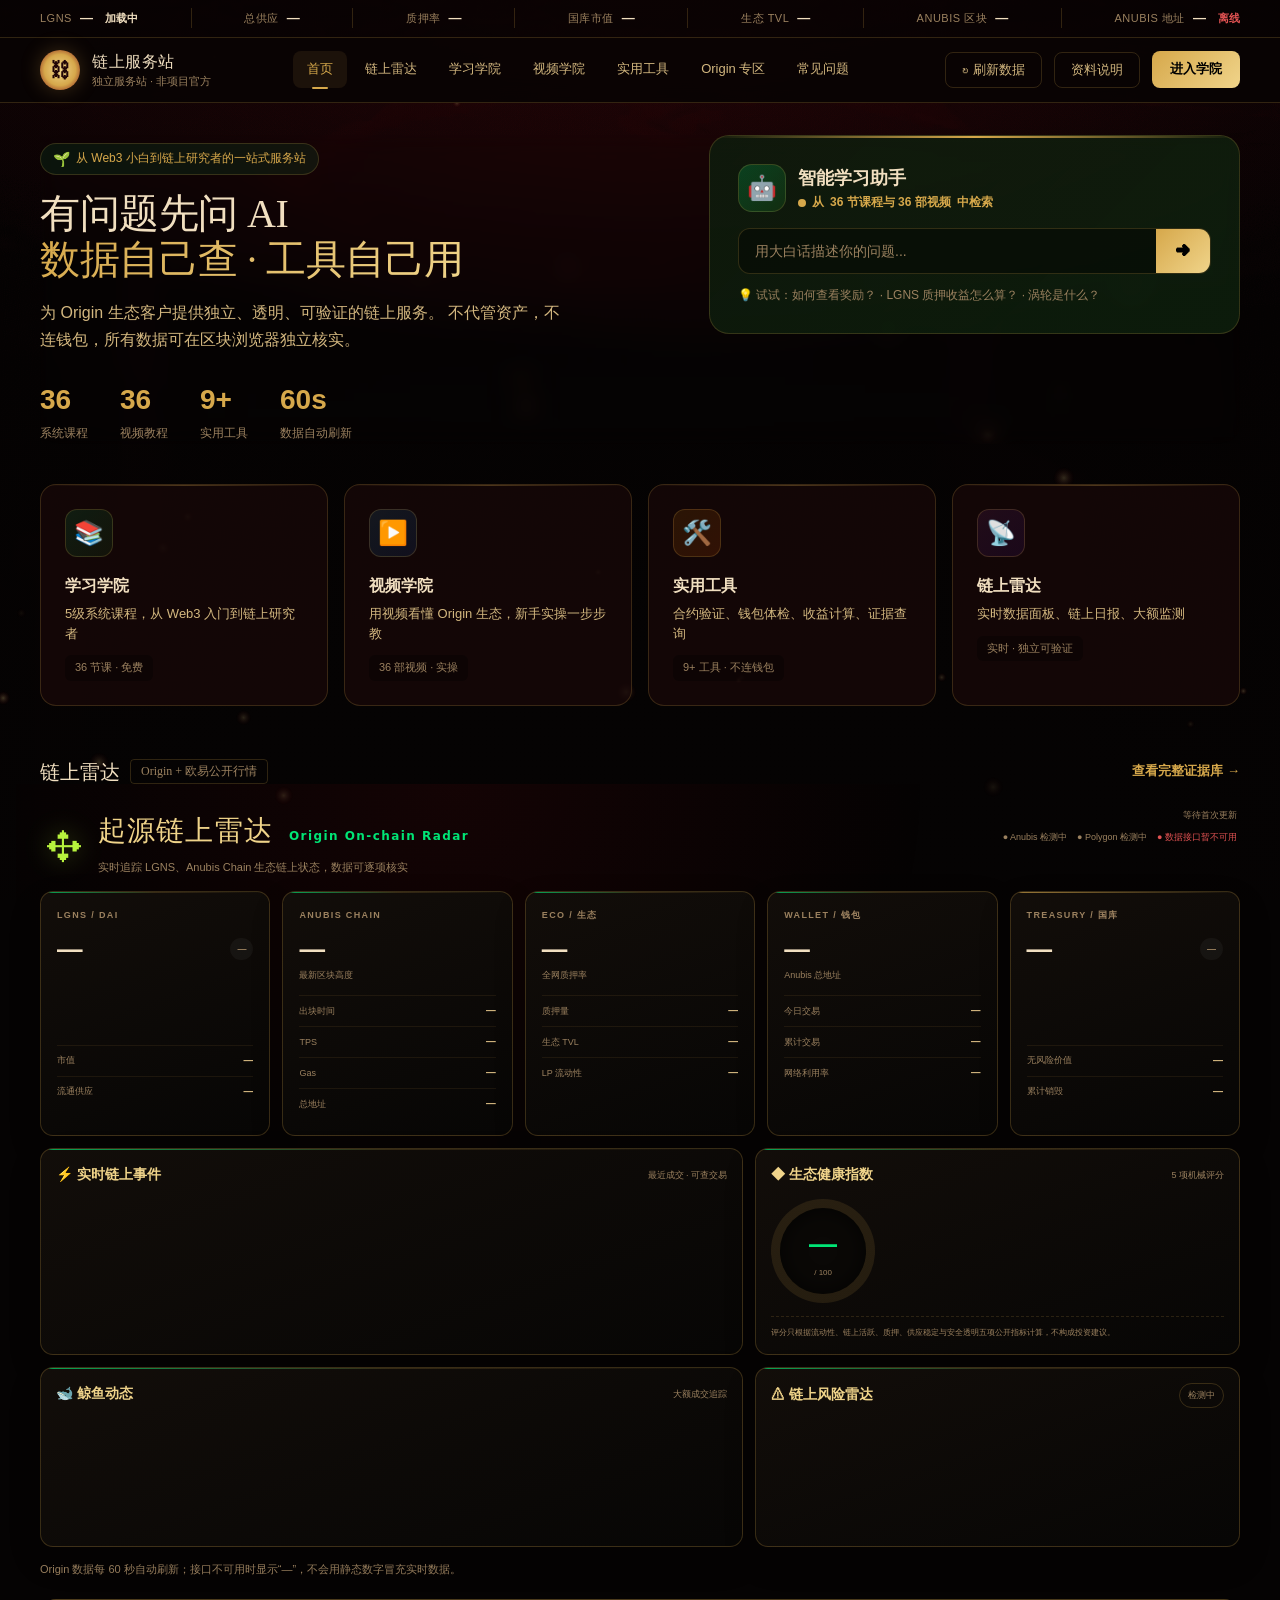
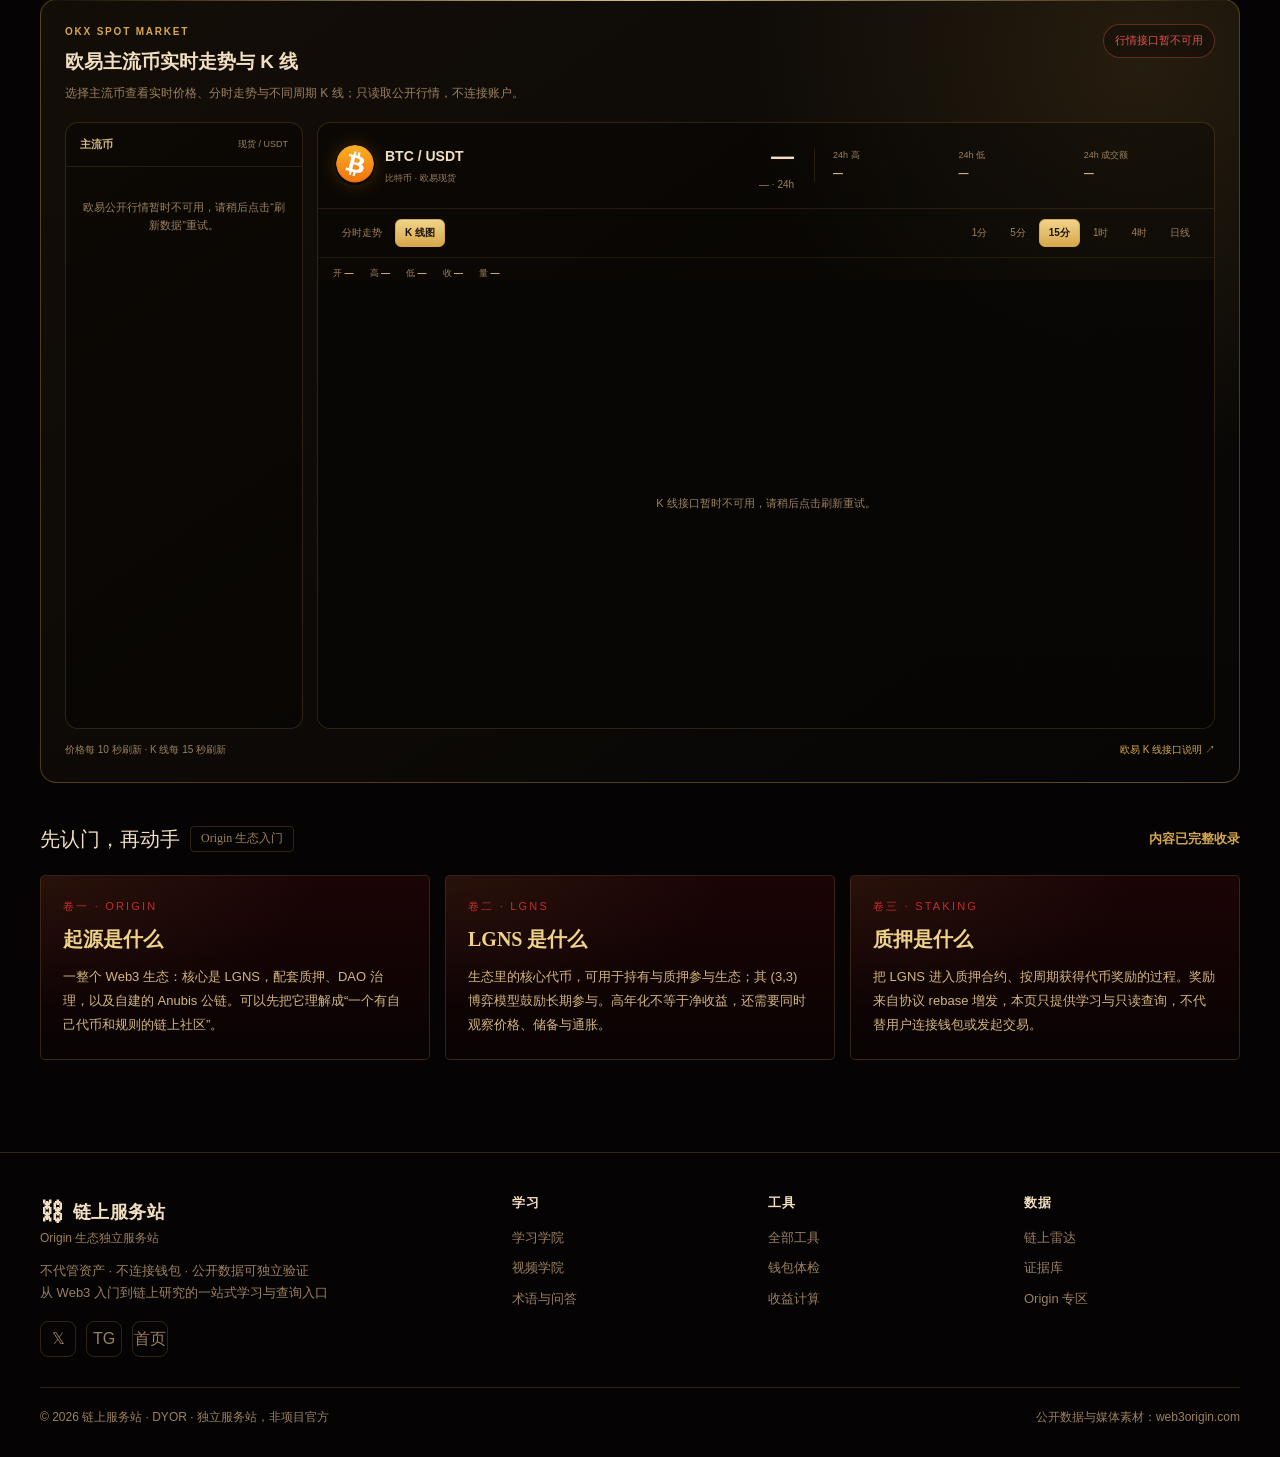
==== commit c4556086: "Use local cryptocurrency icons in OKX terminal" ====
--- a/index.html
+++ b/index.html
@@ -8,7 +8,7 @@
 <title>链上服务站｜Origin 生态入口</title>
 <meta name="description" content="Origin 生态课程、视频、链上数据和实用工具的独立入口。">
 <link rel="icon" type="image/png" href="服务站11-1-assets/favicon.png">
-<link rel="stylesheet" href="服务站11-1-assets/site.css?v=20260729-radar2">
+<link rel="stylesheet" href="服务站11-1-assets/site.css?v=20260729-icons1">
 </head>
 <body data-page="home">
 <div class="origin-bg" aria-hidden="true"><img src="服务站11-1-assets/bg.png" alt=""></div>
@@ -260,7 +260,7 @@
         <div class="market-chart-card">
           <div class="market-chart-head">
             <div class="market-active-pair">
-              <div class="market-active-icon" id="okxActiveIcon">BT</div>
+              <div class="market-active-icon" id="okxActiveIcon"><img src="服务站11-1-assets/coin-icons/btc.png" alt="比特币" width="40" height="40"></div>
               <div><b id="okxActiveSymbol">BTC / USDT</b><span id="okxActiveName">比特币 · 欧易现货</span></div>
             </div>
             <div class="market-active-quote">
@@ -382,6 +382,6 @@
 <script src="服务站11-1-assets/videos.js"></script>
 <script src="服务站11-1-assets/contracts.js"></script>
 <script src="服务站11-1-assets/events.js"></script>
-<script src="服务站11-1-assets/site.js?v=20260729-radar2"></script>
+<script src="服务站11-1-assets/site.js?v=20260729-icons1"></script>
 </body>
 </html>
--- a/服务站11-1-assets/site.css
+++ b/服务站11-1-assets/site.css
@@ -617,10 +617,14 @@
 }
 .market-watch-icon, .market-active-icon {
   display: grid; place-items: center; flex-shrink: 0;
-  border-radius: 9px; color: #090704; background: var(--coin-accent, #d8a94a);
-  font-size: 11px; font-weight: 900; box-shadow: 0 0 18px color-mix(in srgb, var(--coin-accent, #d8a94a) 24%, transparent);
+  overflow: hidden; border-radius: 50%; color: #090704; background: transparent;
+  font-size: 11px; font-weight: 900;
+  box-shadow: 0 0 18px color-mix(in srgb, var(--coin-accent, #d8a94a) 22%, transparent);
 }
 .market-watch-icon { width: 32px; height: 32px; }
+.market-watch-icon img, .market-active-icon img {
+  display: block; width: 100%; height: 100%; object-fit: contain;
+}
 .market-watch-pair, .market-watch-quote { min-width: 0; }
 .market-watch-pair b, .market-watch-pair small,
 .market-watch-quote b, .market-watch-quote small { display: block; }
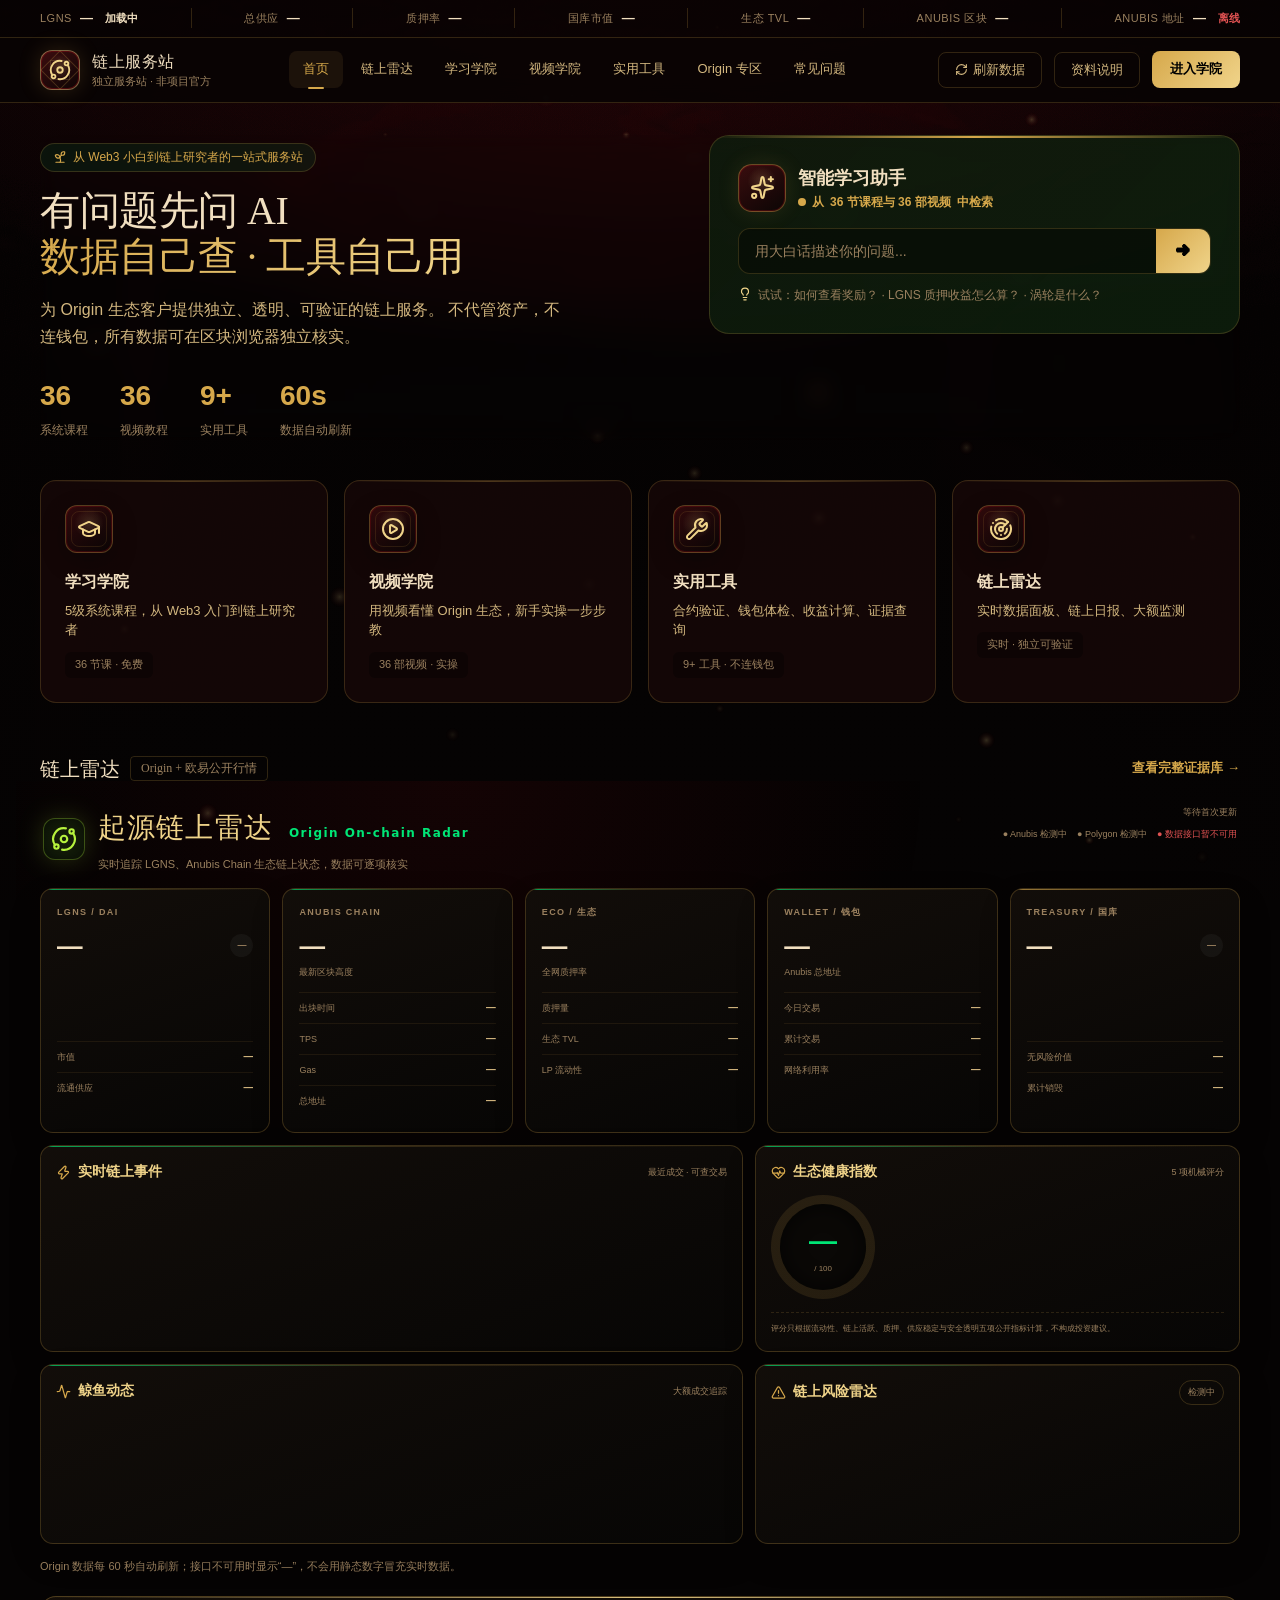
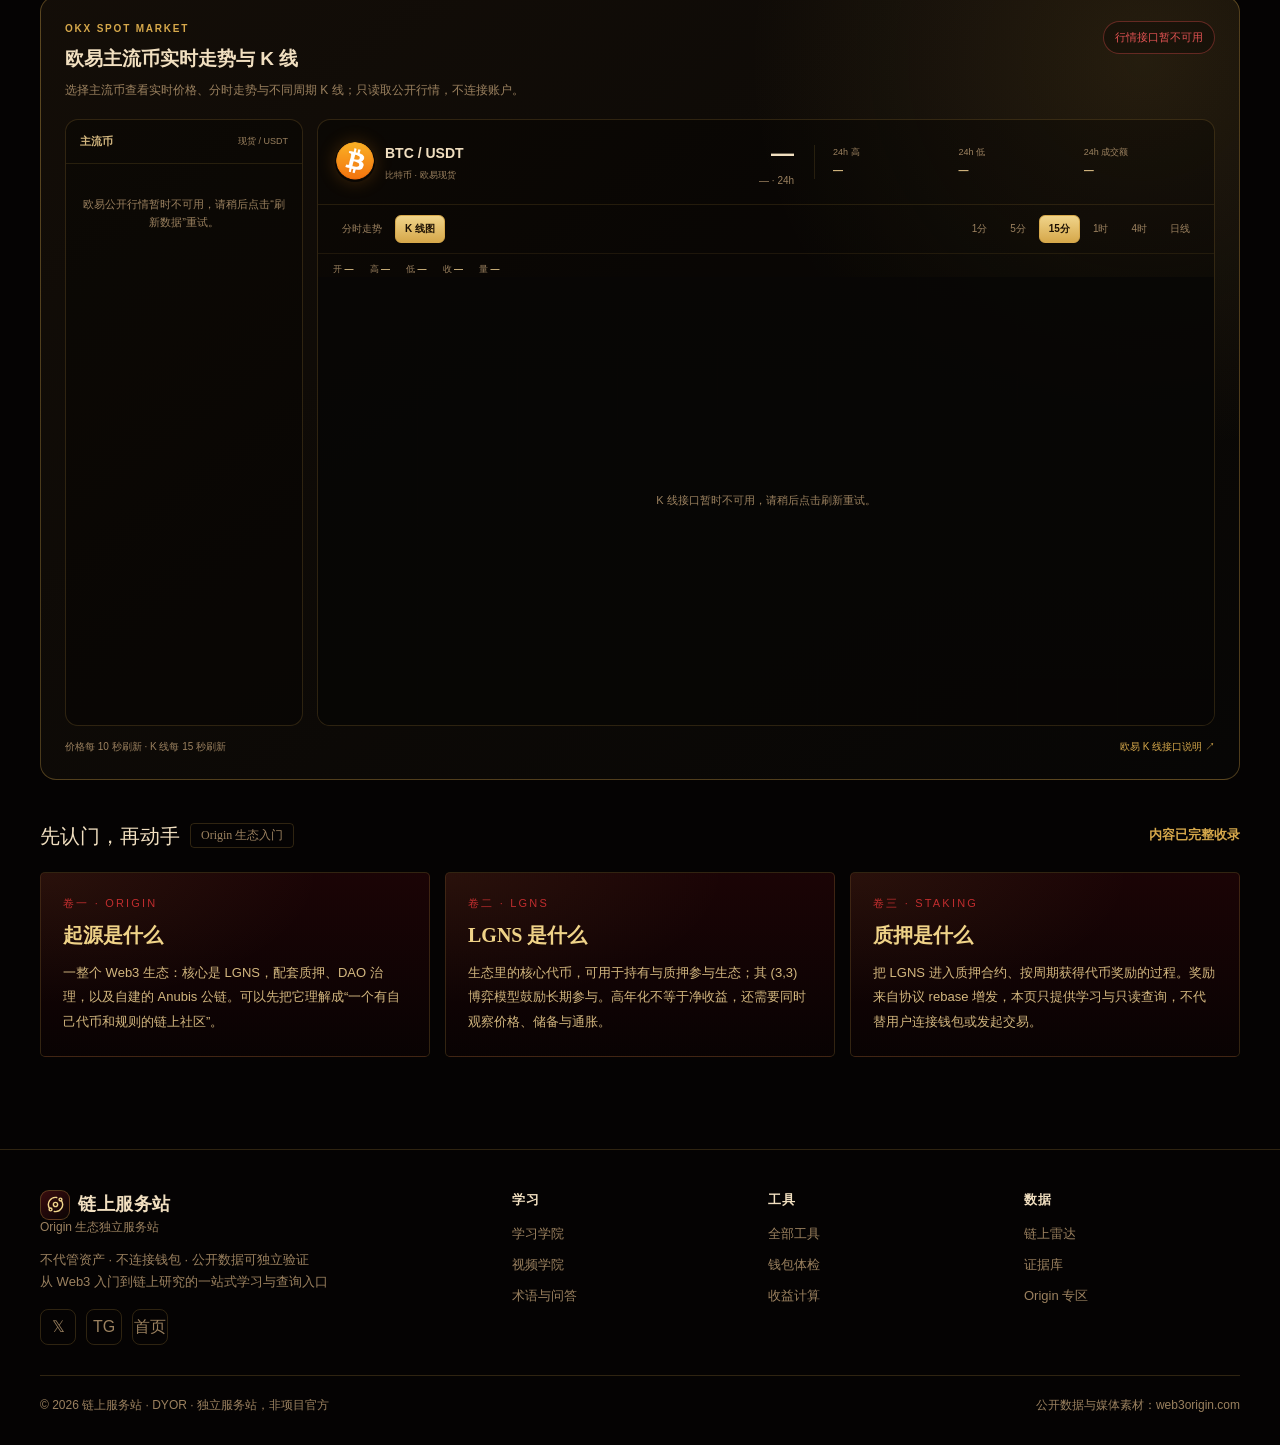
==== commit 50529cbd: "Unify site icons with Origin theme" ====
--- a/index.html
+++ b/index.html
@@ -8,7 +8,7 @@
 <title>链上服务站｜Origin 生态入口</title>
 <meta name="description" content="Origin 生态课程、视频、链上数据和实用工具的独立入口。">
 <link rel="icon" type="image/png" href="服务站11-1-assets/favicon.png">
-<link rel="stylesheet" href="服务站11-1-assets/site.css?v=20260729-icons1">
+<link rel="stylesheet" href="服务站11-1-assets/site.css?v=20260729-themeicons1">
 </head>
 <body data-page="home">
 <div class="origin-bg" aria-hidden="true"><img src="服务站11-1-assets/bg.png" alt=""></div>
@@ -59,7 +59,7 @@
 <nav class="navbar">
   <div class="nav-container">
     <a class="nav-left" href="index.html" aria-label="返回首页" style="text-decoration:none">
-      <div class="logo-icon">⛓</div>
+      <div class="logo-icon"><span class="theme-icon i-orbit" aria-hidden="true"></span></div>
       <div class="logo-text">
         <span class="logo-title">链上服务站</span>
         <span class="logo-sub">独立服务站 · 非项目官方</span>
@@ -76,7 +76,7 @@
     </div>
     <div class="nav-right">
       <button class="nav-mobile-toggle" id="navToggle" aria-label="打开导航菜单" aria-expanded="false">☰</button>
-      <button class="btn-ghost" id="refreshData" type="button">↻ 刷新数据</button>
+      <button class="btn-ghost" id="refreshData" type="button"><span class="theme-icon i-refresh" aria-hidden="true"></span>刷新数据</button>
       <button class="btn-ghost" id="localInfoBtn" type="button">资料说明</button>
       <a class="nav-cta" href="academy.html">进入学院</a>
     </div>
@@ -87,7 +87,7 @@
   <div class="hero fade-up">
     <div class="hero-left">
       <div class="hero-badge">
-        <span style="font-size:14px">🌱</span>
+        <span class="theme-icon i-sprout" aria-hidden="true"></span>
         从 Web3 小白到链上研究者的一站式服务站
       </div>
       <h1 class="hero-title">
@@ -120,7 +120,7 @@
     <div class="hero-right">
       <div class="ai-card">
         <div class="ai-card-header">
-          <div class="ai-avatar">🤖</div>
+          <div class="ai-avatar"><span class="theme-icon i-sparkles" aria-hidden="true"></span></div>
           <div>
             <div class="ai-card-title">智能学习助手</div>
             <div class="ai-status">
@@ -134,7 +134,8 @@
           <button class="ai-send">➜</button>
         </div>
         <div class="ai-hint">
-          💡 试试：如何查看奖励？ · LGNS 质押收益怎么算？ · 涡轮是什么？
+          <span class="theme-icon i-lightbulb" aria-hidden="true"></span>
+          试试：如何查看奖励？ · LGNS 质押收益怎么算？ · 涡轮是什么？
         </div>
         <div class="ai-results" id="aiResults" aria-live="polite"></div>
       </div>
@@ -144,25 +145,25 @@
 <!-- 快速入口 -->
   <div class="quick-access fade-up">
     <a class="qa-card" href="academy.html">
-      <div class="qa-icon learn">📚</div>
+      <div class="qa-icon learn"><span class="theme-icon i-graduation" aria-hidden="true"></span></div>
       <div class="qa-title">学习学院</div>
       <div class="qa-desc">5级系统课程，从 Web3 入门到链上研究者</div>
       <div class="qa-count">36 节课 · 免费</div>
     </a>
     <a class="qa-card" href="videos.html">
-      <div class="qa-icon video">▶️</div>
+      <div class="qa-icon video"><span class="theme-icon i-play" aria-hidden="true"></span></div>
       <div class="qa-title">视频学院</div>
       <div class="qa-desc">用视频看懂 Origin 生态，新手实操一步步教</div>
       <div class="qa-count"><span id="quickVideoCount">61</span> 部视频 · 实操</div>
     </a>
     <a class="qa-card" href="tools.html">
-      <div class="qa-icon tools">🛠️</div>
+      <div class="qa-icon tools"><span class="theme-icon i-wrench" aria-hidden="true"></span></div>
       <div class="qa-title">实用工具</div>
       <div class="qa-desc">合约验证、钱包体检、收益计算、证据查询</div>
       <div class="qa-count">9+ 工具 · 不连钱包</div>
     </a>
     <a class="qa-card" href="#radar">
-      <div class="qa-icon data">📡</div>
+      <div class="qa-icon data"><span class="theme-icon i-radar" aria-hidden="true"></span></div>
       <div class="qa-title">链上雷达</div>
       <div class="qa-desc">实时数据面板、链上日报、大额监测</div>
       <div class="qa-count">实时 · 独立可验证</div>
@@ -184,7 +185,7 @@
     <div class="dashboard-grid">
       <div class="dash-card">
         <div class="dash-header">
-          <div class="dash-title">📊 Origin 生态核心指标</div>
+          <div class="dash-title radar-heading"><span class="theme-icon i-chart" aria-hidden="true"></span>Origin 生态核心指标</div>
           <div class="data-status" id="radarStatus">正在连接公开数据源</div>
         </div>
         <div class="metric-row">
@@ -356,12 +357,12 @@
   </div>
 </div>
 
-<button class="back-to-top" id="backToTop" type="button" aria-label="返回顶部" title="返回顶部">↑</button>
+<button class="back-to-top" id="backToTop" type="button" aria-label="返回顶部" title="返回顶部"><span class="theme-icon i-arrow-up" aria-hidden="true"></span></button>
 <footer class="footer">
   <div class="footer-inner">
     <div>
       <div class="footer-brand">
-        <div class="logo-title" style="display:flex;align-items:center;gap:8px"><span style="font-size:24px">⛓</span>链上服务站</div>
+        <div class="logo-title" style="display:flex;align-items:center;gap:8px"><span class="footer-brand-mark"><span class="theme-icon i-orbit" aria-hidden="true"></span></span>链上服务站</div>
         <div class="logo-sub">Origin 生态独立服务站</div>
       </div>
       <div class="footer-desc">不代管资产 · 不连接钱包 · 公开数据可独立验证<br>从 Web3 入门到链上研究的一站式学习与查询入口</div>
@@ -382,6 +383,6 @@
 <script src="服务站11-1-assets/videos.js"></script>
 <script src="服务站11-1-assets/contracts.js"></script>
 <script src="服务站11-1-assets/events.js"></script>
-<script src="服务站11-1-assets/site.js?v=20260729-icons1"></script>
+<script src="服务站11-1-assets/site.js?v=20260729-themeicons1"></script>
 </body>
 </html>
--- a/服务站11-1-assets/site.css
+++ b/服务站11-1-assets/site.css
@@ -1141,9 +1141,121 @@
 .global-bar { background: rgba(5, 3, 3, .8); }
 .navbar { background: rgba(8, 4, 4, .9); }
 .logo-icon {
-  border-radius: 50%; color: #210507;
-  background: radial-gradient(circle, var(--green-secondary), var(--green-primary) 55%, #7a0b12);
-}
+  position: relative; overflow: visible; border-radius: 12px; color: var(--green-secondary);
+  background:
+    radial-gradient(circle at 50% 42%, rgba(240,212,138,.2), transparent 42%),
+    linear-gradient(145deg, rgba(61,13,15,.98), rgba(14,5,5,.98));
+  border: 1px solid rgba(240,212,138,.46);
+  box-shadow: inset 0 0 0 1px rgba(122,11,18,.55), 0 0 22px rgba(214,168,75,.18);
+}
+.logo-icon::before, .logo-icon::after {
+  content: ""; position: absolute; inset: 5px; border: 1px solid rgba(214,168,75,.25);
+  transform: rotate(45deg); pointer-events: none;
+}
+.logo-icon::after { inset: 9px; border-color: rgba(240,212,138,.15); transform: rotate(0); }
+.theme-icon {
+  --icon-size: 1em;
+  display: inline-block; width: var(--icon-size); height: var(--icon-size); flex: 0 0 auto;
+  color: inherit; background: currentColor;
+  -webkit-mask: var(--icon) center / contain no-repeat;
+  mask: var(--icon) center / contain no-repeat;
+}
+.i-orbit { --icon: url("ui-icons/orbit.svg"); }
+.i-sparkles { --icon: url("ui-icons/sparkles.svg"); }
+.i-graduation { --icon: url("ui-icons/graduation-cap.svg"); }
+.i-play { --icon: url("ui-icons/circle-play.svg"); }
+.i-wrench { --icon: url("ui-icons/wrench.svg"); }
+.i-radar { --icon: url("ui-icons/radar.svg"); }
+.i-search-check { --icon: url("ui-icons/search-check.svg"); }
+.i-scan-heart { --icon: url("ui-icons/scan-heart.svg"); }
+.i-shield-check { --icon: url("ui-icons/shield-check.svg"); }
+.i-evidence { --icon: url("ui-icons/notebook-tabs.svg"); }
+.i-chart { --icon: url("ui-icons/chart-no-axes-combined.svg"); }
+.i-radio { --icon: url("ui-icons/radio-tower.svg"); }
+.i-calculator { --icon: url("ui-icons/calculator.svg"); }
+.i-user-search { --icon: url("ui-icons/user-round-search.svg"); }
+.i-zap { --icon: url("ui-icons/zap.svg"); }
+.i-heart-pulse { --icon: url("ui-icons/heart-pulse.svg"); }
+.i-activity { --icon: url("ui-icons/activity.svg"); }
+.i-alert { --icon: url("ui-icons/triangle-alert.svg"); }
+.i-gem { --icon: url("ui-icons/gem.svg"); }
+.i-target { --icon: url("ui-icons/target.svg"); }
+.i-sprout { --icon: url("ui-icons/sprout.svg"); }
+.i-lock { --icon: url("ui-icons/lock-keyhole.svg"); }
+.i-droplets { --icon: url("ui-icons/droplets.svg"); }
+.i-landmark { --icon: url("ui-icons/landmark.svg"); }
+.i-microscope { --icon: url("ui-icons/microscope.svg"); }
+.i-refresh { --icon: url("ui-icons/refresh-cw.svg"); }
+.i-arrow-up { --icon: url("ui-icons/arrow-up.svg"); }
+.i-lightbulb { --icon: url("ui-icons/lightbulb.svg"); }
+.logo-icon .theme-icon { --icon-size: 22px; position: relative; z-index: 1; }
+.btn-ghost .theme-icon { --icon-size: 13px; margin-right: 5px; vertical-align: -2px; }
+.hero-badge .theme-icon, .ai-hint .theme-icon { --icon-size: 14px; }
+.btn-ghost { display: inline-flex; align-items: center; justify-content: center; }
+.ai-hint { display: flex; align-items: flex-start; gap: 6px; }
+.ai-hint .theme-icon { margin-top: 1px; color: var(--green-secondary); }
+.ai-result-links button { display: inline-flex; align-items: center; gap: 6px; }
+.ai-result-links .theme-icon { --icon-size: 12px; color: var(--green-secondary); }
+.ai-avatar {
+  position: relative; color: var(--green-secondary);
+  background:
+    radial-gradient(circle at 50% 35%, rgba(240,212,138,.18), transparent 38%),
+    linear-gradient(145deg, rgba(63,12,15,.9), rgba(12,5,5,.95));
+  border-color: rgba(214,168,75,.42);
+  box-shadow: inset 0 0 0 1px rgba(122,11,18,.4), 0 0 22px rgba(214,168,75,.12);
+}
+.ai-avatar .theme-icon { --icon-size: 25px; filter: drop-shadow(0 0 7px rgba(240,212,138,.32)); }
+.qa-icon, .tool-icon {
+  position: relative; color: var(--green-secondary);
+  background:
+    radial-gradient(circle at 50% 38%, rgba(240,212,138,.16), transparent 40%),
+    linear-gradient(145deg, rgba(53,11,13,.86), rgba(10,5,5,.94)) !important;
+  border-color: rgba(214,168,75,.34);
+  box-shadow: inset 0 0 0 1px rgba(122,11,18,.36), 0 8px 24px rgba(0,0,0,.24);
+}
+.qa-icon::after, .tool-icon::after {
+  content: ""; position: absolute; inset: 5px; border: 1px solid rgba(214,168,75,.13);
+  border-radius: 8px; pointer-events: none;
+}
+.qa-icon .theme-icon { --icon-size: 24px; filter: drop-shadow(0 0 8px rgba(240,212,138,.25)); }
+.tool-icon .theme-icon { --icon-size: 20px; filter: drop-shadow(0 0 7px rgba(240,212,138,.22)); }
+.qa-card:hover .qa-icon, .tool-card:hover .tool-icon {
+  color: #ffe7a7; border-color: rgba(240,212,138,.68);
+  box-shadow: inset 0 0 0 1px rgba(122,11,18,.5), 0 0 24px rgba(214,168,75,.18);
+}
+.radar-heading {
+  display: inline-flex; align-items: center; gap: 7px;
+}
+.radar-heading .theme-icon { --icon-size: 15px; color: var(--green-primary); }
+.origin-radar-mark {
+  border: 1px solid rgba(182,242,61,.28); border-radius: 12px;
+  background: rgba(8,20,8,.48);
+}
+.origin-radar-mark .theme-icon { --icon-size: 26px; }
+.whale-signal-icon {
+  display: inline-grid; place-items: center; width: 20px; height: 20px;
+  color: #67d8ff; border: 1px solid rgba(103,216,255,.22); border-radius: 6px;
+  background: rgba(103,216,255,.06);
+}
+.whale-signal-icon .theme-icon { --icon-size: 12px; }
+.risk-symbol {
+  display: inline-grid; place-items: center; width: 19px; height: 19px; flex: 0 0 auto;
+  color: #4da3ff; border-radius: 5px; background: rgba(77,163,255,.08);
+}
+.origin-risk-item.warn .risk-symbol { color: #ffb74d; background: rgba(255,183,77,.08); }
+.risk-symbol .theme-icon { --icon-size: 11px; }
+.video-cat {
+  display: flex; align-items: center; gap: 6px;
+}
+.video-cat .theme-icon { --icon-size: 12px; color: var(--green-secondary); }
+.path-tag .theme-icon { --icon-size: 12px; margin-right: 4px; vertical-align: -2px; color: var(--green-secondary); }
+.footer-brand-mark {
+  display: inline-grid; place-items: center; width: 30px; height: 30px;
+  color: var(--green-secondary); border: 1px solid rgba(214,168,75,.32); border-radius: 9px;
+  background: linear-gradient(145deg, rgba(61,13,15,.9), rgba(12,5,5,.95));
+}
+.footer-brand-mark .theme-icon { --icon-size: 17px; }
+.back-to-top .theme-icon { --icon-size: 18px; }
 .hero, .ai-card, .dash-card, .qa-card, .tool-card, .course-card, .video-card {
   backdrop-filter: blur(10px);
 }
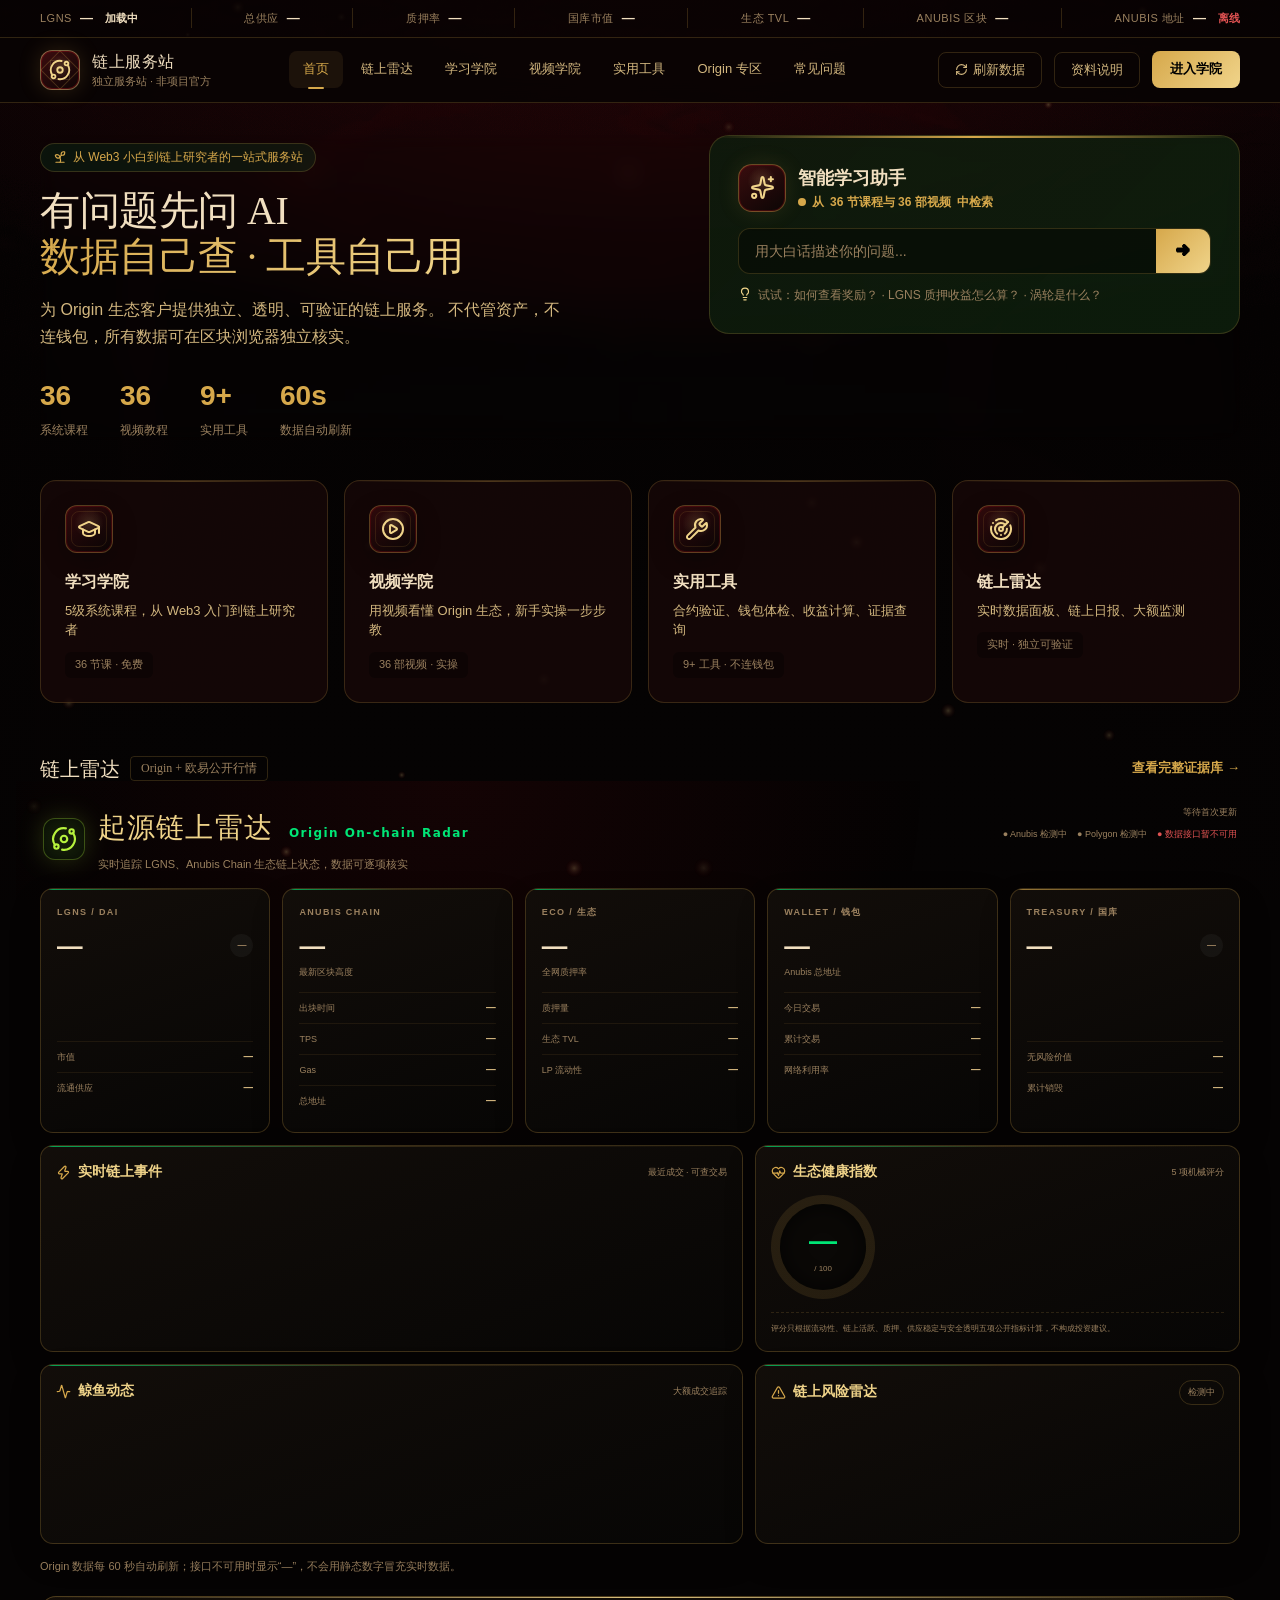
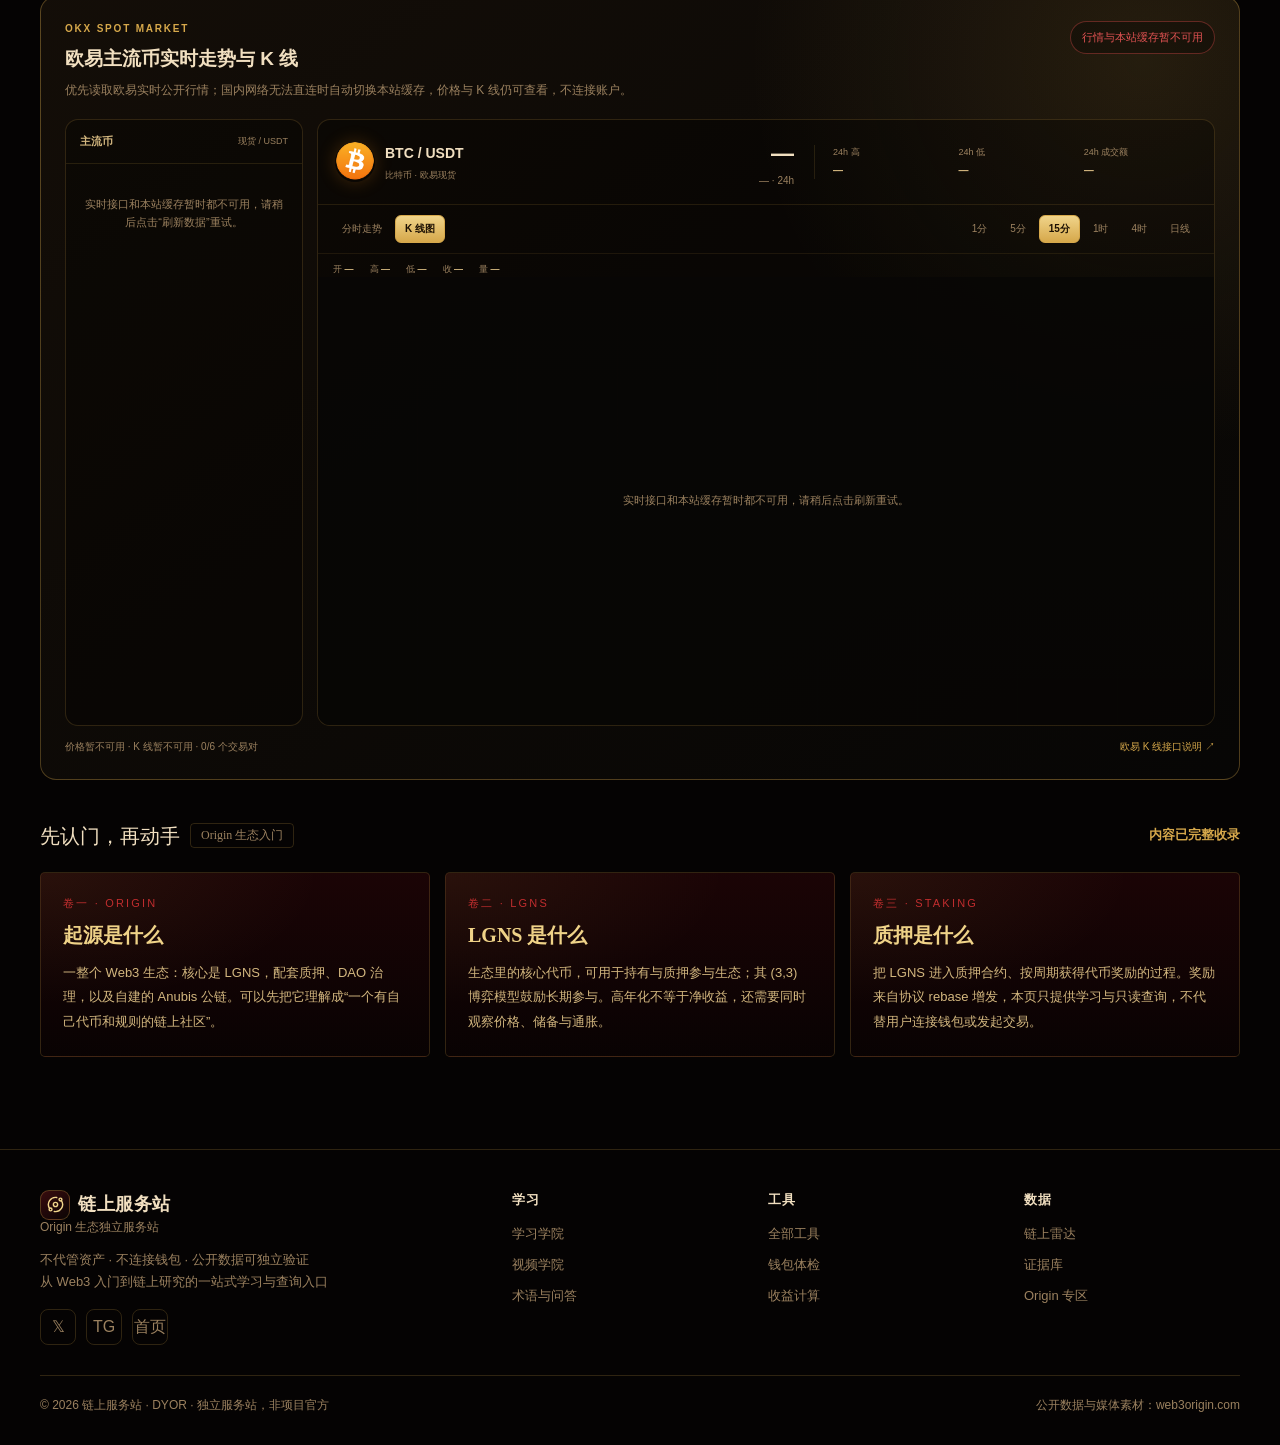
==== commit cd1b7657: "Add China-compatible OKX market cache" ====
--- a/index.html
+++ b/index.html
@@ -247,7 +247,7 @@
         <div>
           <span class="market-kicker">OKX SPOT MARKET</span>
           <h3>欧易主流币实时走势与 K 线</h3>
-          <p>选择主流币查看实时价格、分时走势与不同周期 K 线；只读取公开行情，不连接账户。</p>
+          <p>优先读取欧易实时公开行情；国内网络无法直连时自动切换本站缓存，价格与 K 线仍可查看，不连接账户。</p>
         </div>
         <div class="market-status" id="okxMarketStatus" aria-live="polite">正在连接欧易公开行情</div>
       </div>
@@ -302,7 +302,7 @@
         </div>
       </div>
       <div class="market-foot">
-        <span id="okxMarketUpdated">价格每 10 秒刷新 · K 线每 15 秒刷新</span>
+        <span id="okxMarketUpdated">实时接口优先 · 国内兼容缓存约每 15 分钟更新</span>
         <a href="https://www.okx.com/docs-v5/en/#rest-api-market-data-get-candlesticks" target="_blank" rel="noopener noreferrer">欧易 K 线接口说明 ↗</a>
       </div>
     </div>
@@ -378,11 +378,12 @@
   </div>
   <div class="footer-bottom"><span>© 2026 链上服务站 · DYOR · 独立服务站，非项目官方</span><span>公开数据与媒体素材：web3origin.com</span></div>
 </footer>
+<script src="data/okx-market-cache.js?v=20260729-cncache1"></script>
 <script src="服务站11-1-assets/site-config.js"></script>
 <script src="服务站11-1-assets/academy_index.js"></script>
 <script src="服务站11-1-assets/videos.js"></script>
 <script src="服务站11-1-assets/contracts.js"></script>
 <script src="服务站11-1-assets/events.js"></script>
-<script src="服务站11-1-assets/site.js?v=20260729-themeicons1"></script>
+<script src="服务站11-1-assets/site.js?v=20260729-cncache1"></script>
 </body>
 </html>
--- a/服务站11-1-assets/site.css
+++ b/服务站11-1-assets/site.css
@@ -584,6 +584,10 @@
 }
 .market-status.online { color: var(--green-primary); }
 .market-status.partial { color: var(--orange-accent); border-color: rgba(255,171,64,.35); }
+.market-status.cached {
+  color: var(--green-secondary); border-color: rgba(214,168,75,.45);
+  background: linear-gradient(135deg, rgba(214,168,75,.12), rgba(0,0,0,.3));
+}
 .market-status.offline { color: var(--red-accent); border-color: rgba(239,83,80,.35); }
 .okx-terminal {
   display: grid; grid-template-columns: 238px minmax(0, 1fr); gap: 14px;
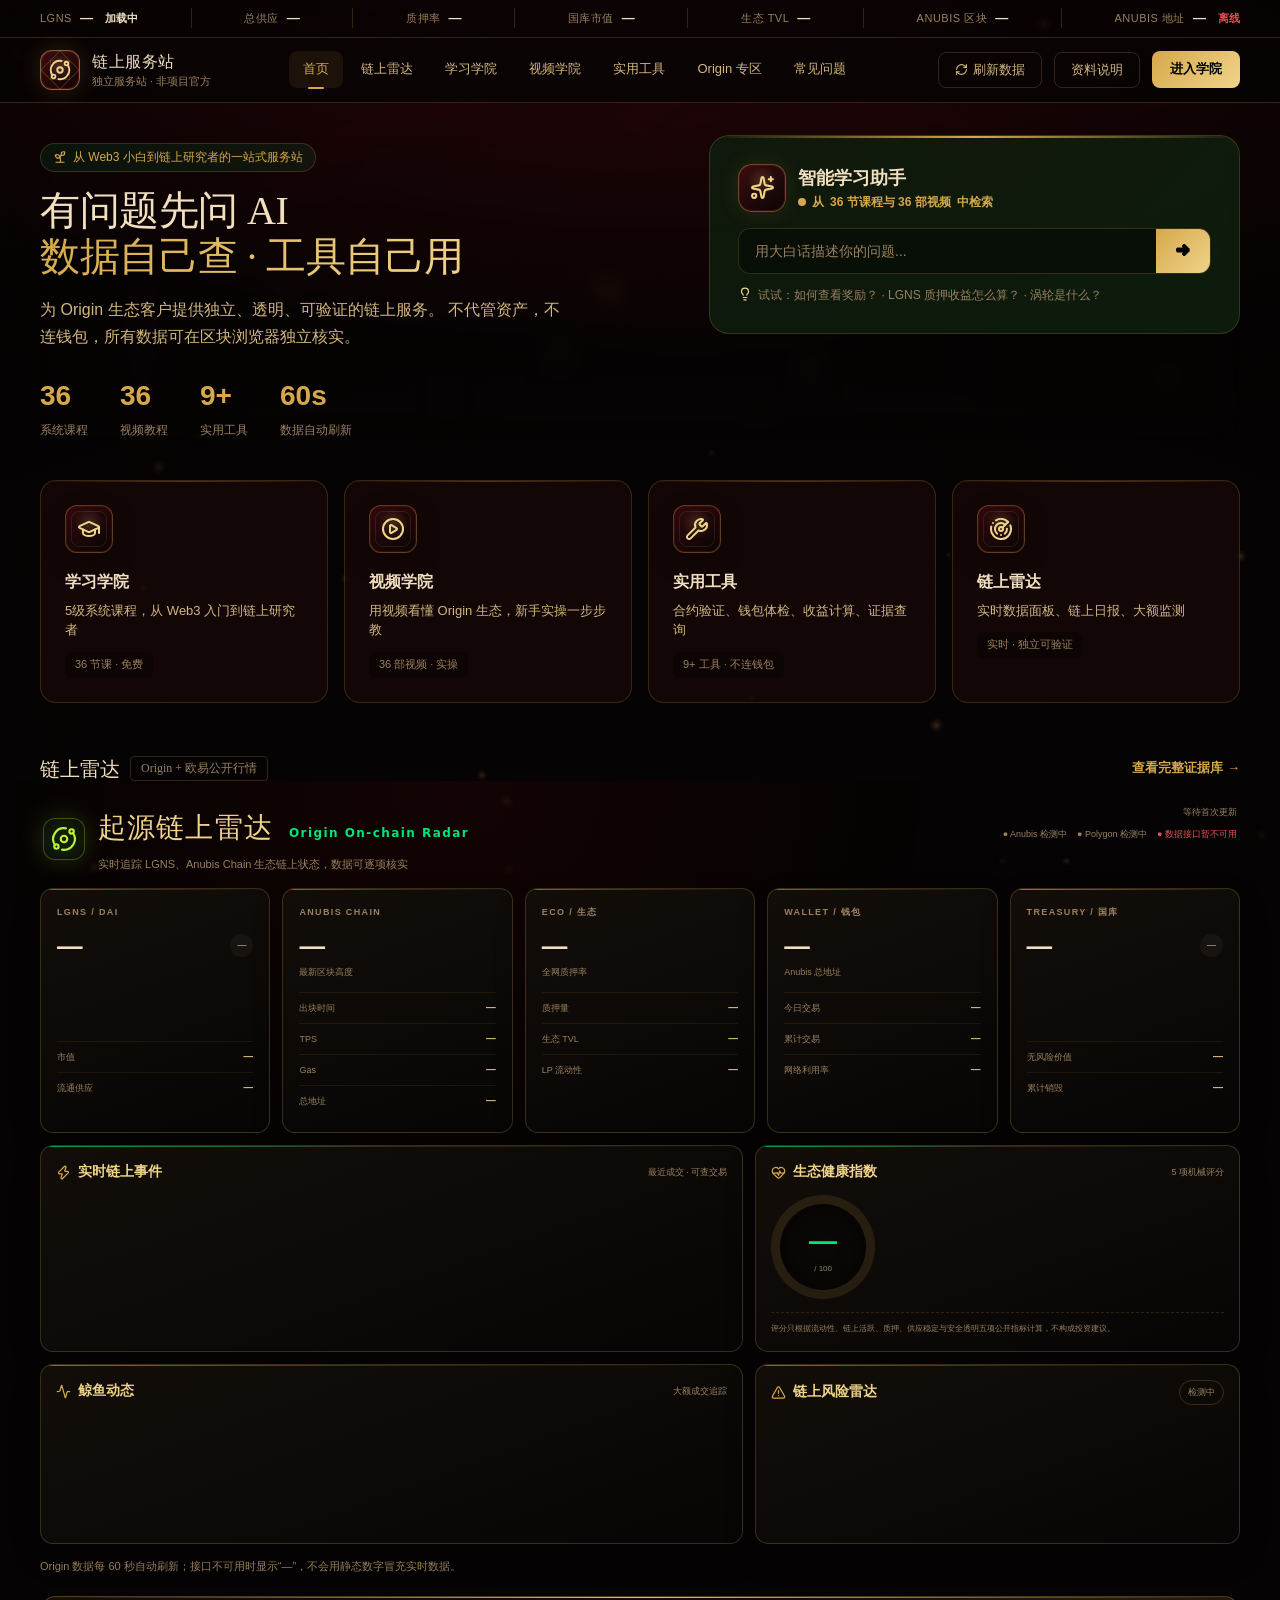
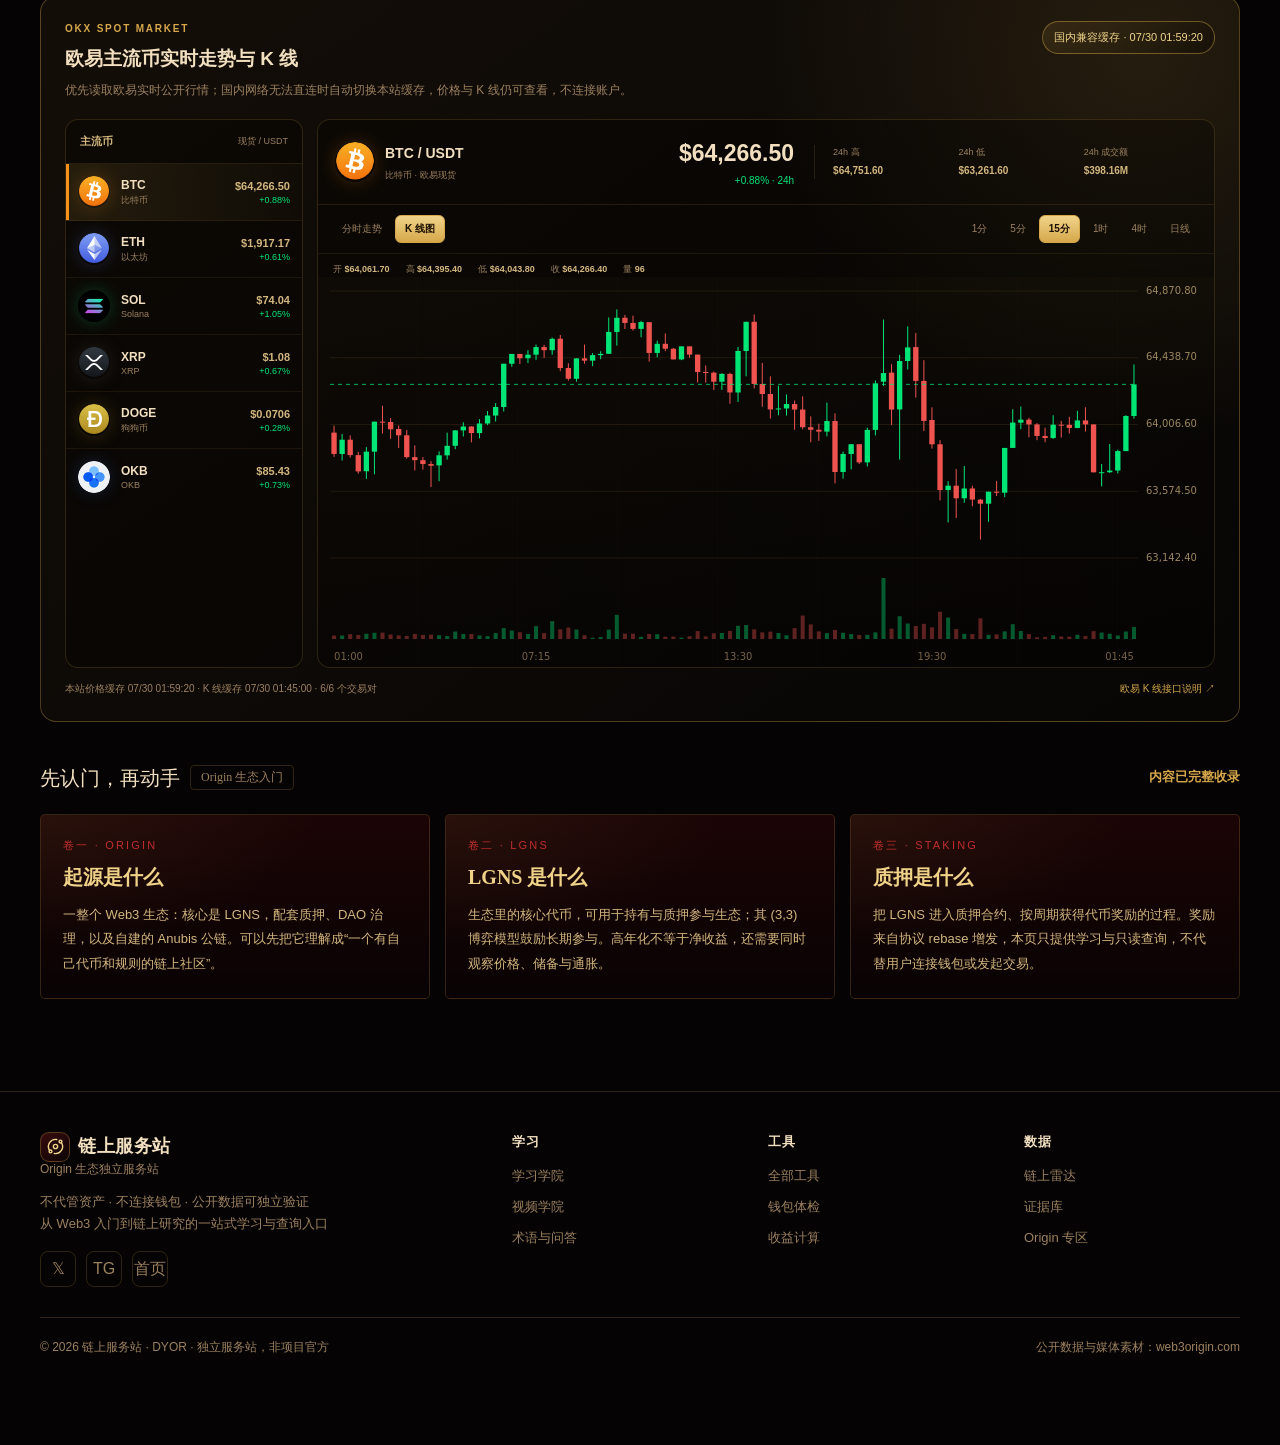
==== commit e0eb7e8b: "Organize academy content into series" ====
--- a/index.html
+++ b/index.html
@@ -8,7 +8,7 @@
 <title>链上服务站｜Origin 生态入口</title>
 <meta name="description" content="Origin 生态课程、视频、链上数据和实用工具的独立入口。">
 <link rel="icon" type="image/png" href="服务站11-1-assets/favicon.png">
-<link rel="stylesheet" href="服务站11-1-assets/site.css?v=20260729-themeicons1">
+<link rel="stylesheet" href="服务站11-1-assets/site.css?v=20260730-series1">
 </head>
 <body data-page="home">
 <div class="origin-bg" aria-hidden="true"><img src="服务站11-1-assets/bg.png" alt=""></div>
@@ -104,7 +104,7 @@
           <div class="hero-stat-label">系统课程</div>
         </div>
         <div class="hero-stat">
-          <div class="hero-stat-value" id="heroVideoCount">61</div>
+          <div class="hero-stat-value" id="heroVideoCount">36</div>
           <div class="hero-stat-label">视频教程</div>
         </div>
         <div class="hero-stat">
@@ -125,7 +125,7 @@
             <div class="ai-card-title">智能学习助手</div>
             <div class="ai-status">
               <span class="ai-pulse"></span>
-              从 <span id="aiDatasetCount">36 节课程与 61 部视频</span>中检索
+              从 <span id="aiDatasetCount">36 节课程与 36 部视频</span>中检索
             </div>
           </div>
         </div>
@@ -154,7 +154,7 @@
       <div class="qa-icon video"><span class="theme-icon i-play" aria-hidden="true"></span></div>
       <div class="qa-title">视频学院</div>
       <div class="qa-desc">用视频看懂 Origin 生态，新手实操一步步教</div>
-      <div class="qa-count"><span id="quickVideoCount">61</span> 部视频 · 实操</div>
+      <div class="qa-count"><span id="quickVideoCount">36</span> 部视频 · 实操</div>
     </a>
     <a class="qa-card" href="tools.html">
       <div class="qa-icon tools"><span class="theme-icon i-wrench" aria-hidden="true"></span></div>
@@ -384,6 +384,6 @@
 <script src="服务站11-1-assets/videos.js"></script>
 <script src="服务站11-1-assets/contracts.js"></script>
 <script src="服务站11-1-assets/events.js"></script>
-<script src="服务站11-1-assets/site.js?v=20260729-cncache1"></script>
+<script src="服务站11-1-assets/site.js?v=20260730-series1"></script>
 </body>
 </html>
--- a/服务站11-1-assets/site.css
+++ b/服务站11-1-assets/site.css
@@ -930,6 +930,161 @@
 }
 .filter-btn.active, .filter-btn:hover {
   color: #041108; border-color: var(--green-primary); background: var(--green-primary);
+}
+.series-intro {
+  display: flex; align-items: center; gap: 14px; margin-bottom: 15px; padding: 16px 18px;
+  border: 1px solid rgba(214,168,75,.18); border-radius: 13px;
+  background:
+    linear-gradient(100deg, rgba(214,168,75,.08), transparent 42%),
+    rgba(8,3,3,.44);
+}
+.series-intro > .theme-icon {
+  --icon-size: 24px; padding: 12px; box-sizing: content-box; color: var(--green-secondary);
+  border: 1px solid rgba(214,168,75,.28); border-radius: 12px;
+  background-color: var(--green-secondary); filter: drop-shadow(0 0 10px rgba(214,168,75,.2));
+}
+.series-intro b {
+  display: block; margin-bottom: 2px; color: var(--text-primary);
+  font-family: "STZhongsong", "Songti SC", "SimSun", Georgia, serif; font-size: 16px;
+}
+.series-intro p { margin: 0; color: var(--text-muted); font-size: 12px; }
+.series-catalog-controls { margin-bottom: 16px; }
+.catalog-search-hint {
+  display: inline-flex; align-items: center; gap: 7px; min-height: 41px; padding: 0 12px;
+  color: var(--text-muted); font-size: 11px; white-space: nowrap;
+}
+.catalog-search-hint .theme-icon { --icon-size: 15px; color: var(--green-secondary); }
+.series-utility-button {
+  display: inline-flex; align-items: center; justify-content: center; gap: 8px; min-height: 41px;
+  padding: 9px 14px; border: 1px solid var(--border-green); border-radius: 10px;
+  color: var(--text-secondary); background: rgba(0,0,0,.28); font: inherit; font-size: 12px; cursor: pointer;
+  transition: border-color .22s, color .22s, background .22s, transform .22s;
+}
+.series-utility-button:hover {
+  color: #ffe7a7; border-color: var(--border-green-hover); background: var(--green-glow); transform: translateY(-1px);
+}
+.series-utility-button > span { color: #ffd86e; font-size: 16px; }
+.series-utility-button b {
+  display: inline-grid; place-items: center; min-width: 22px; height: 22px; padding: 0 6px;
+  border-radius: 12px; color: #210507; background: var(--green-primary); font-size: 10px;
+}
+.series-grid {
+  display: grid; grid-template-columns: repeat(2, minmax(0,1fr)); gap: 16px;
+}
+.series-grid[hidden], .series-panel[hidden] { display: none !important; }
+.series-card {
+  position: relative; display: grid; grid-template-columns: 62px minmax(0,1fr);
+  gap: 16px 18px; min-height: 236px; overflow: hidden; padding: 23px;
+  border: 1px solid rgba(214,168,75,.24); border-radius: 17px;
+  color: inherit; background:
+    radial-gradient(circle at 88% 12%, rgba(214,168,75,.12), transparent 30%),
+    linear-gradient(145deg, rgba(40,10,11,.86), rgba(9,4,4,.92));
+  box-shadow: inset 0 1px rgba(255,255,255,.025), 0 16px 40px rgba(0,0,0,.17);
+  font: inherit; text-align: left; cursor: pointer;
+  transition: transform .28s, border-color .28s, box-shadow .28s, background .28s;
+}
+.series-card::before {
+  content: ""; position: absolute; top: 0; left: 0; width: 92px; height: 3px;
+  background: linear-gradient(90deg, var(--green-secondary), transparent);
+}
+.series-card::after {
+  content: ""; position: absolute; right: -42px; bottom: -42px; width: 130px; height: 130px;
+  border: 1px solid rgba(214,168,75,.09); border-radius: 50%; pointer-events: none;
+}
+.series-card:hover {
+  transform: translateY(-4px); border-color: rgba(240,212,138,.54);
+  background:
+    radial-gradient(circle at 88% 12%, rgba(214,168,75,.18), transparent 34%),
+    linear-gradient(145deg, rgba(50,13,14,.92), rgba(10,4,4,.96));
+  box-shadow: 0 22px 50px rgba(0,0,0,.28), 0 0 22px rgba(214,168,75,.08);
+}
+.series-card-number {
+  grid-column: 1 / -1; color: var(--green-primary); font-size: 9px; font-weight: 800;
+  letter-spacing: 2px; text-transform: uppercase;
+}
+.series-card-icon {
+  display: grid; place-items: center; width: 58px; height: 58px;
+  border: 1px solid rgba(214,168,75,.34); border-radius: 15px; color: var(--green-secondary);
+  background:
+    radial-gradient(circle, rgba(240,212,138,.14), transparent 58%),
+    rgba(8,3,3,.74);
+  box-shadow: inset 0 0 0 1px rgba(122,11,18,.42);
+}
+.series-card-icon .theme-icon { --icon-size: 27px; filter: drop-shadow(0 0 9px rgba(240,212,138,.25)); }
+.series-card-copy { display: block; min-width: 0; }
+.series-card-en {
+  display: block; margin-bottom: 1px; color: var(--text-muted); font-size: 10px;
+  letter-spacing: .8px; text-transform: uppercase;
+}
+.series-card-title {
+  display: block; margin-bottom: 7px; color: var(--text-primary);
+  font-family: "STZhongsong", "Songti SC", "SimSun", Georgia, serif;
+  font-size: clamp(21px, 2vw, 27px); font-weight: 600; line-height: 1.3;
+}
+.series-card-desc {
+  display: block; min-height: 39px; color: var(--text-muted); font-size: 12px; line-height: 1.65;
+}
+.series-topic-row { display: flex; flex-wrap: wrap; gap: 6px; margin-top: 10px; }
+.series-topic-row > span {
+  padding: 3px 8px; border: 1px solid rgba(214,168,75,.16); border-radius: 20px;
+  color: var(--text-secondary); background: rgba(0,0,0,.2); font-size: 9px;
+}
+.series-card-progress {
+  grid-column: 1 / -1; display: block; height: 4px; overflow: hidden;
+  border-radius: 10px; background: rgba(0,0,0,.48);
+}
+.series-card-progress > span {
+  display: block; height: 100%; border-radius: inherit;
+  background: linear-gradient(90deg, var(--green-primary), var(--green-secondary));
+  box-shadow: 0 0 9px var(--green-glow-strong);
+}
+.series-card-foot {
+  grid-column: 1 / -1; display: flex; align-items: center; justify-content: space-between; gap: 12px;
+  color: var(--text-muted); font-size: 10px;
+}
+.series-card-foot b { color: var(--green-secondary); font-size: 11px; }
+.course-series-grid .series-card:last-child:nth-child(odd) { grid-column: 1 / -1; }
+.series-panel { scroll-margin-top: 92px; }
+.series-detail-head {
+  display: grid; grid-template-columns: minmax(0,1fr) auto; gap: 18px 24px;
+  margin-bottom: 18px; padding: 22px 24px;
+  border: 1px solid rgba(214,168,75,.25); border-radius: 16px;
+  background:
+    radial-gradient(circle at 90% 10%, rgba(214,168,75,.12), transparent 28%),
+    linear-gradient(145deg, rgba(37,9,10,.88), rgba(8,3,3,.92));
+}
+.series-back {
+  grid-column: 1 / -1; justify-self: start; padding: 0; border: 0;
+  color: var(--green-primary); background: transparent; font: inherit; font-size: 11px; cursor: pointer;
+}
+.series-back:hover { color: #ffe7a7; }
+.series-detail-main { display: flex; align-items: center; gap: 15px; min-width: 0; }
+.series-detail-icon {
+  display: grid; place-items: center; width: 62px; height: 62px; flex: 0 0 62px;
+  border: 1px solid rgba(214,168,75,.34); border-radius: 16px; color: var(--green-secondary);
+  background: rgba(0,0,0,.32);
+}
+.series-detail-icon .theme-icon { --icon-size: 29px; filter: drop-shadow(0 0 9px rgba(240,212,138,.25)); }
+.series-detail-kicker {
+  display: block; margin-bottom: 2px; color: var(--green-primary);
+  font-size: 9px; font-weight: 800; letter-spacing: 1.4px; text-transform: uppercase;
+}
+.series-detail-main h2 {
+  margin: 0 0 4px; color: var(--text-primary);
+  font-family: "STZhongsong", "Songti SC", "SimSun", Georgia, serif; font-size: 25px; font-weight: 600;
+}
+.series-detail-main p { margin: 0; max-width: 720px; color: var(--text-muted); font-size: 11px; }
+.series-detail-stats { display: flex; align-items: stretch; gap: 8px; }
+.series-detail-stats > span {
+  display: grid; place-items: center; min-width: 92px; padding: 10px 13px;
+  border: 1px solid rgba(214,168,75,.16); border-radius: 11px;
+  color: var(--text-muted); background: rgba(0,0,0,.23); font-size: 9px; text-align: center;
+}
+.series-detail-stats b {
+  display: block; color: var(--text-primary); font-size: 17px; font-weight: 700;
+}
+.series-card:focus-visible, .series-back:focus-visible, .series-utility-button:focus-visible {
+  outline: 2px solid var(--green-primary); outline-offset: 3px;
 }
 .course-summary {
   display: flex; align-items: center; gap: 12px; margin-bottom: 16px;
@@ -1341,6 +1496,59 @@
   border-radius: 8px; color: var(--text-primary); background: transparent; cursor: pointer;
 }
 .reader-video:hover { border-color: var(--green-primary); background: var(--green-glow); }
+.faq-series-grid {
+  display: grid; grid-template-columns: repeat(5,minmax(0,1fr)); gap: 10px;
+}
+.faq-series-grid[hidden], .faq-series-panel[hidden] { display: none !important; }
+.faq-series-card {
+  display: grid; grid-template-columns: 38px minmax(0,1fr) auto; align-items: center; gap: 10px;
+  min-height: 100px; padding: 14px; border: 1px solid rgba(214,168,75,.2); border-radius: 13px;
+  color: inherit; background: linear-gradient(145deg, rgba(35,9,10,.78), rgba(8,3,3,.88));
+  font: inherit; text-align: left; cursor: pointer;
+  transition: transform .22s, border-color .22s, background .22s;
+}
+.faq-series-card:hover {
+  transform: translateY(-3px); border-color: rgba(240,212,138,.5);
+  background: linear-gradient(145deg, rgba(48,12,13,.9), rgba(9,3,3,.94));
+}
+.faq-series-icon {
+  display: grid; place-items: center; width: 38px; height: 38px; border: 1px solid rgba(214,168,75,.26);
+  border-radius: 10px; color: var(--green-secondary); background: rgba(0,0,0,.25);
+}
+.faq-series-icon .theme-icon { --icon-size: 19px; }
+.faq-series-card small {
+  display: block; overflow: hidden; color: var(--text-muted); font-size: 8px;
+  letter-spacing: .4px; text-overflow: ellipsis; white-space: nowrap;
+}
+.faq-series-card strong {
+  display: block; margin: 1px 0; color: var(--text-primary);
+  font-family: "STZhongsong", "Songti SC", "SimSun", Georgia, serif; font-size: 14px;
+}
+.faq-series-card em { display: block; color: var(--text-secondary); font-size: 9px; font-style: normal; }
+.faq-series-card > b { color: var(--green-primary); font-size: 15px; }
+.faq-series-detail-head {
+  display: grid; grid-template-columns: minmax(0,1fr) auto; gap: 10px 20px;
+  margin-bottom: 13px; padding: 18px 20px; border: 1px solid rgba(214,168,75,.22); border-radius: 13px;
+  background: linear-gradient(145deg, rgba(35,9,10,.82), rgba(8,3,3,.9));
+}
+.faq-series-detail-head .series-back { grid-column: 1 / -1; }
+.faq-series-detail-head > div > span {
+  color: var(--green-primary); font-size: 8px; font-weight: 800; letter-spacing: 1px; text-transform: uppercase;
+}
+.faq-series-detail-head h3 {
+  margin: 2px 0; color: var(--text-primary);
+  font-family: "STZhongsong", "Songti SC", "SimSun", Georgia, serif; font-size: 20px;
+}
+.faq-series-detail-head p { margin: 0; color: var(--text-muted); font-size: 11px; }
+.faq-series-detail-head > b {
+  align-self: center; padding: 8px 11px; border: 1px solid rgba(214,168,75,.18); border-radius: 9px;
+  color: var(--green-secondary); background: rgba(0,0,0,.22); font-size: 10px;
+}
+.faq-series-label {
+  display: inline-block; margin: 10px 14px 0; padding: 2px 7px; border-radius: 12px;
+  color: var(--green-primary); background: var(--green-glow); font-size: 8px; font-weight: 700;
+}
+.faq-series-card:focus-visible { outline: 2px solid var(--green-primary); outline-offset: 3px; }
 .faq-list { display: grid; gap: 9px; margin-top: 14px; }
 .faq-answer { display: none; }
 .faq-item.open .faq-answer { display: block; }
@@ -1383,6 +1591,7 @@
   .tools-grid { grid-template-columns: repeat(2, 1fr); }
   .footer-inner { grid-template-columns: 1fr 1fr; }
   .path-track { overflow-x: auto; }
+  .faq-series-grid { grid-template-columns: repeat(3,minmax(0,1fr)); }
   .course-grid, .video-library { grid-template-columns: repeat(2, minmax(0,1fr)); }
   .origin-intro-grid { grid-template-columns: 1fr; }
   .okx-terminal { grid-template-columns: 1fr; min-height: 0; }
@@ -1404,6 +1613,7 @@
   .nav-right .btn-ghost { display: none; }
   .main-container { padding: 20px 16px; }
   .hero-title { font-size: 28px; }
+  .path-step { flex: 0 0 124px; min-width: 124px; }
   .quick-access { grid-template-columns: 1fr; }
   .tools-grid { grid-template-columns: 1fr; }
   .metric-row { grid-template-columns: repeat(2, 1fr); }
@@ -1411,7 +1621,35 @@
   .footer-bottom { flex-direction: column; gap: 8px; text-align: center; }
   .catalog-controls { align-items: stretch; flex-direction: column; }
   .catalog-search { min-width: 0; width: 100%; }
+  .series-intro { align-items: flex-start; padding: 14px; }
+  .series-intro > .theme-icon { --icon-size: 20px; padding: 10px; }
+  .catalog-search-hint { min-height: 0; padding: 0 2px; white-space: normal; }
+  .series-utility-button { width: 100%; }
+  .series-grid { grid-template-columns: 1fr; gap: 12px; }
+  .course-series-grid .series-card:last-child:nth-child(odd) { grid-column: auto; }
+  .series-card { grid-template-columns: 52px minmax(0,1fr); min-height: 0; padding: 18px; gap: 13px 14px; }
+  .series-card-icon { width: 50px; height: 50px; border-radius: 13px; }
+  .series-card-icon .theme-icon { --icon-size: 23px; }
+  .series-card-title { font-size: 21px; }
+  .series-card-desc { min-height: 0; }
+  .series-card-foot { align-items: flex-start; flex-direction: column; gap: 5px; }
+  .series-detail-head { grid-template-columns: 1fr; padding: 17px; }
+  .series-detail-main { align-items: flex-start; }
+  .series-detail-icon { width: 52px; height: 52px; flex-basis: 52px; border-radius: 13px; }
+  .series-detail-icon .theme-icon { --icon-size: 24px; }
+  .series-detail-main h2 { font-size: 21px; }
+  .series-detail-stats { display: grid; grid-template-columns: repeat(2,minmax(0,1fr)); }
+  .series-detail-stats > span { min-width: 0; }
+  .faq-series-grid { grid-template-columns: 1fr; }
+  .faq-series-card { min-height: 82px; }
+  .faq-series-detail-head { grid-template-columns: 1fr; padding: 15px; }
+  .faq-series-detail-head > b { justify-self: start; }
   .course-grid, .video-library { grid-template-columns: 1fr; }
+  .modal { padding: 8px; }
+  .modal-dialog { max-height: calc(100dvh - 16px); border-radius: 12px; }
+  .modal-head { position: sticky; top: 0; z-index: 3; background: rgba(18,5,5,.98); }
+  .reader-actions { flex-direction: column; }
+  .reader-actions .tool-action { width: 100%; }
   .tool-form, .tool-form.three { grid-template-columns: 1fr; }
   .tool-result-grid { grid-template-columns: 1fr; }
   .market-panel { padding: 18px; }
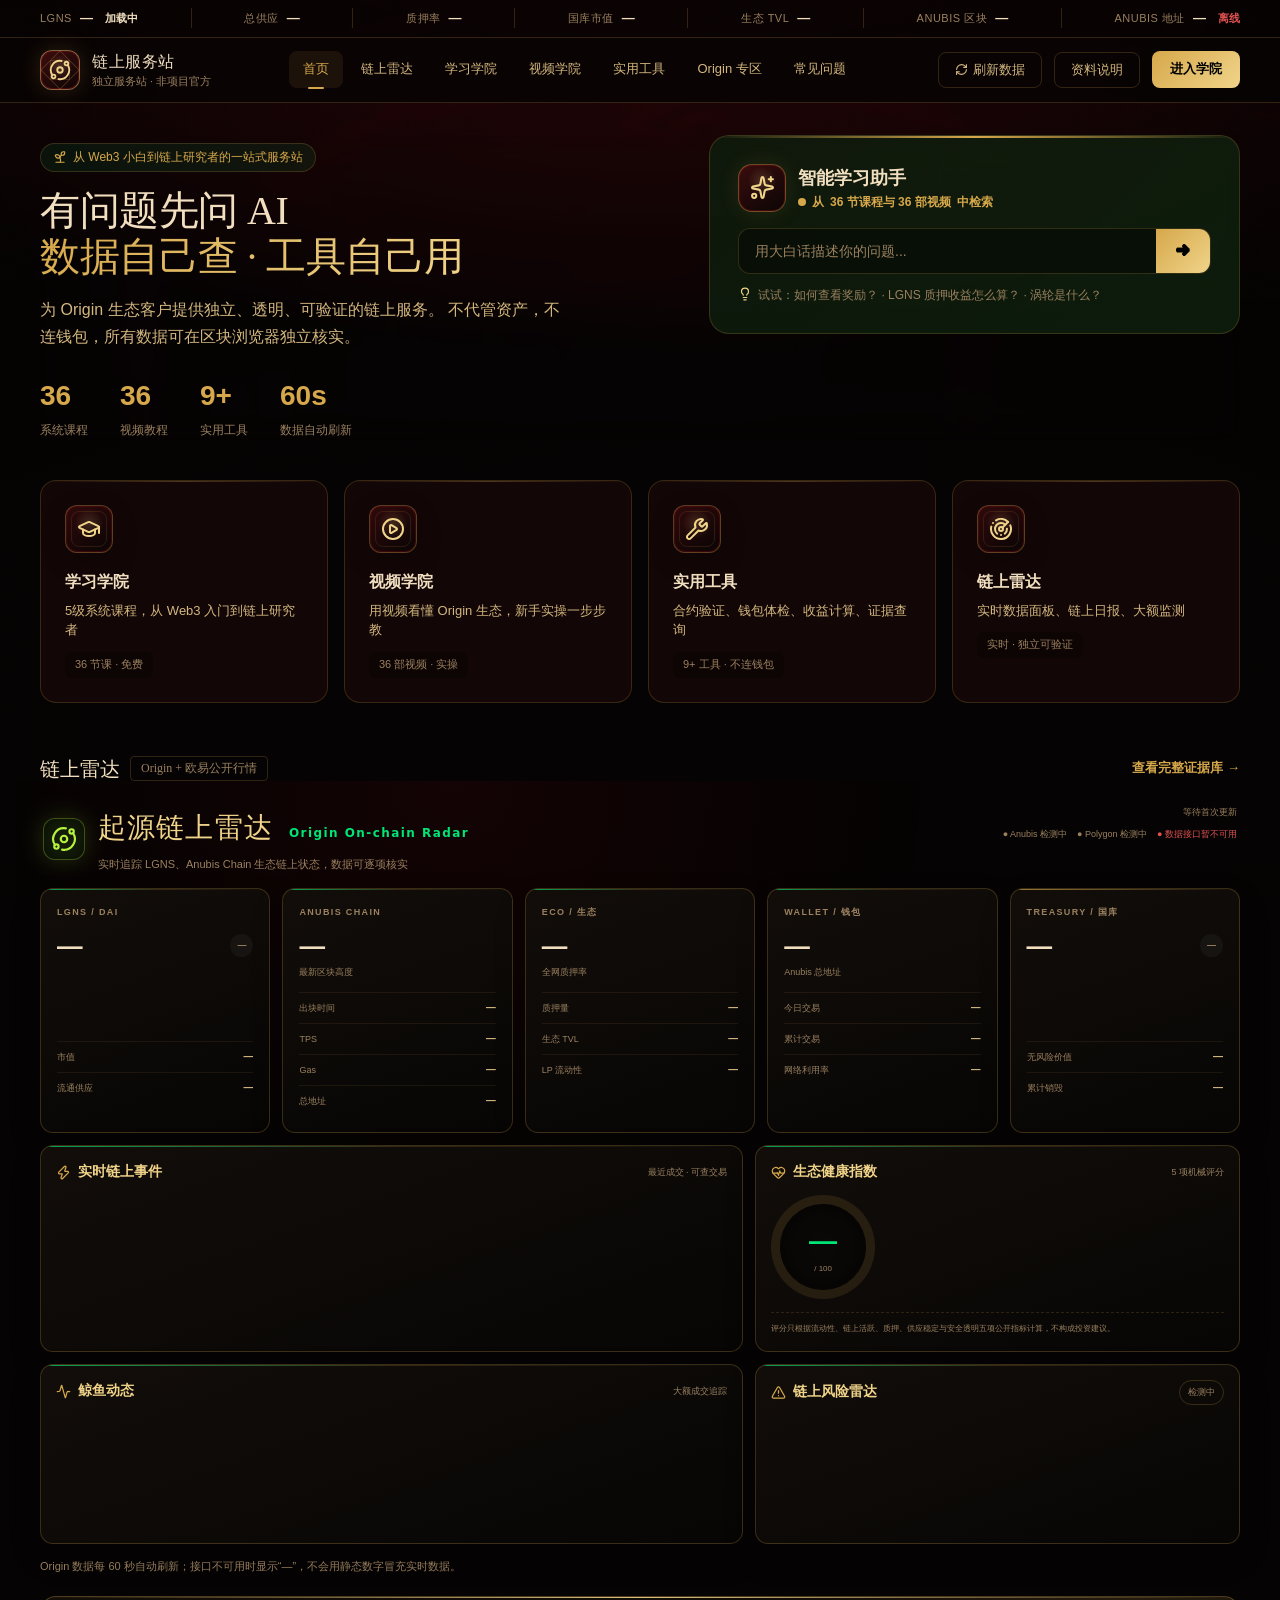
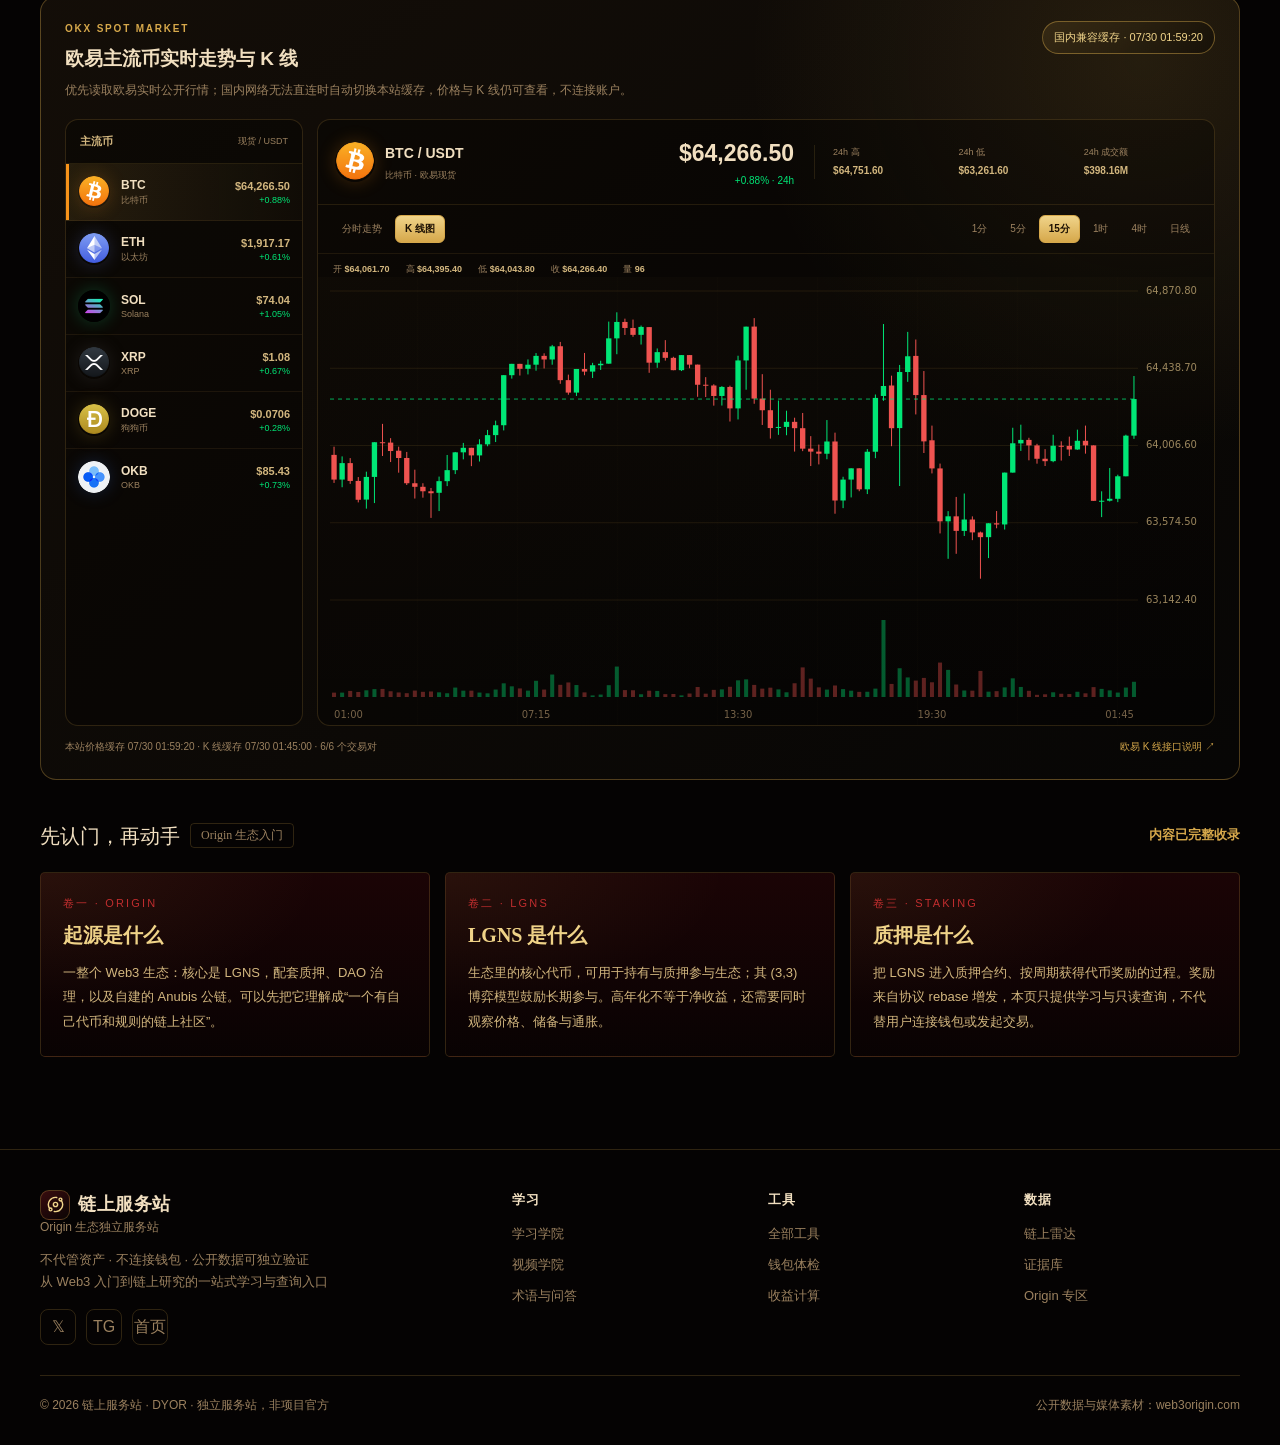
==== commit 0a09ccf4: "Improve site performance without changing content" ====
--- a/index.html
+++ b/index.html
@@ -8,10 +8,11 @@
 <title>链上服务站｜Origin 生态入口</title>
 <meta name="description" content="Origin 生态课程、视频、链上数据和实用工具的独立入口。">
 <link rel="icon" type="image/png" href="服务站11-1-assets/favicon.png">
-<link rel="stylesheet" href="服务站11-1-assets/site.css?v=20260730-series1">
+<link rel="preconnect" href="https://count.web3origin.com" crossorigin>
+<link rel="stylesheet" href="服务站11-1-assets/site.css?v=20260730-perf1">
 </head>
 <body data-page="home">
-<div class="origin-bg" aria-hidden="true"><img src="服务站11-1-assets/bg.png" alt=""></div>
+<div class="origin-bg" aria-hidden="true"><picture><source type="image/webp" media="(max-height: 1100px)" srcset="服务站11-1-assets/bg-1600.webp"><source type="image/webp" media="(max-height: 1700px)" srcset="服务站11-1-assets/bg-2200.webp"><source type="image/webp" media="(max-height: 2300px)" srcset="服务站11-1-assets/bg-2560.webp"><img src="服务站11-1-assets/bg.png" alt="" decoding="async"></picture></div>
 <canvas class="origin-embers" id="originEmbers" aria-hidden="true"></canvas>
 
 <!-- 全局数据条 -->
@@ -378,12 +379,10 @@
   </div>
   <div class="footer-bottom"><span>© 2026 链上服务站 · DYOR · 独立服务站，非项目官方</span><span>公开数据与媒体素材：web3origin.com</span></div>
 </footer>
-<script src="data/okx-market-cache.js?v=20260729-cncache1"></script>
+<script src="data/okx-market-cache.js?v=20260730-perf1"></script>
 <script src="服务站11-1-assets/site-config.js"></script>
 <script src="服务站11-1-assets/academy_index.js"></script>
 <script src="服务站11-1-assets/videos.js"></script>
-<script src="服务站11-1-assets/contracts.js"></script>
-<script src="服务站11-1-assets/events.js"></script>
-<script src="服务站11-1-assets/site.js?v=20260730-series1"></script>
+<script src="服务站11-1-assets/site.js?v=20260730-perf1"></script>
 </body>
 </html>
--- a/服务站11-1-assets/site.css
+++ b/服务站11-1-assets/site.css
@@ -1279,6 +1279,7 @@
 .origin-bg img {
   position: absolute; top: 0; left: 50%; width: 1920px; max-width: none;
   min-height: 100vh; transform: translateX(-50%) scale(1.08); opacity: .68;
+  transform-origin: 50% 3816px;
   animation: originBgDrift 60s ease-in-out infinite alternate;
 }
 .origin-bg::after {
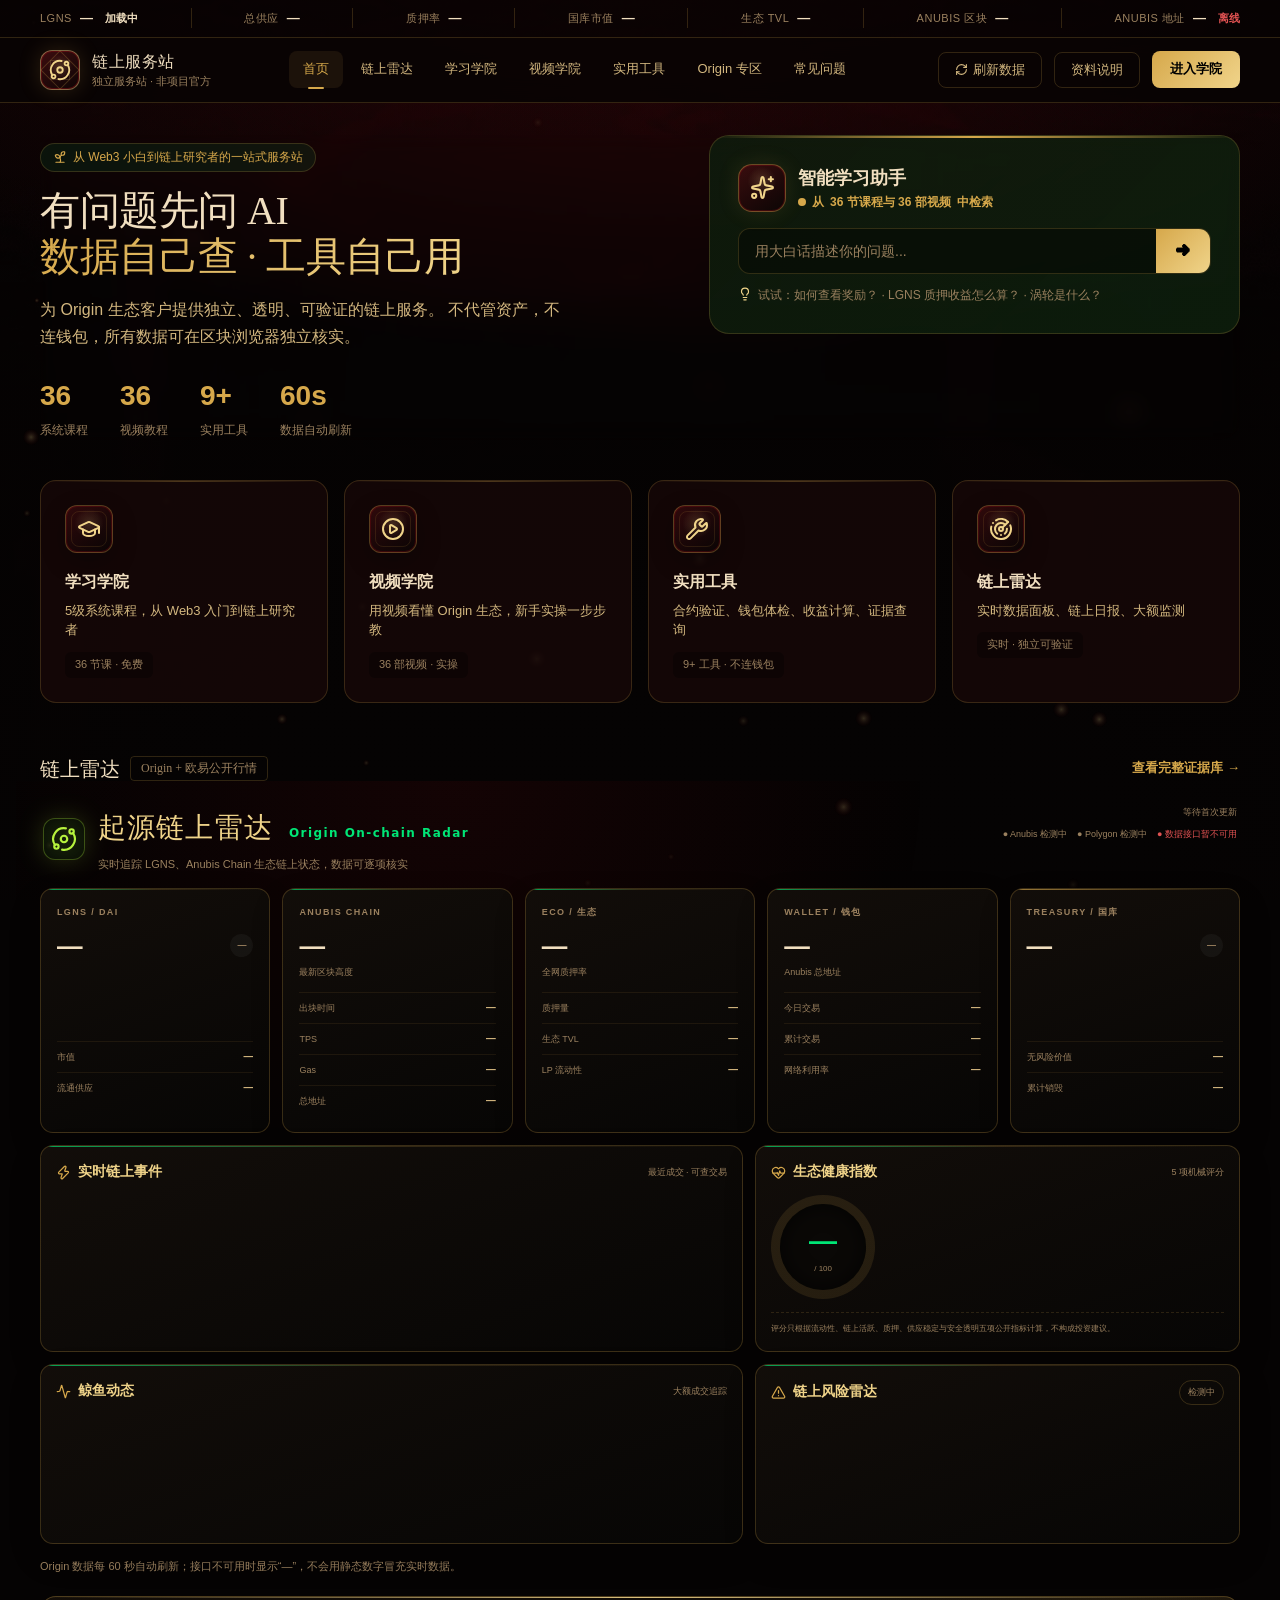
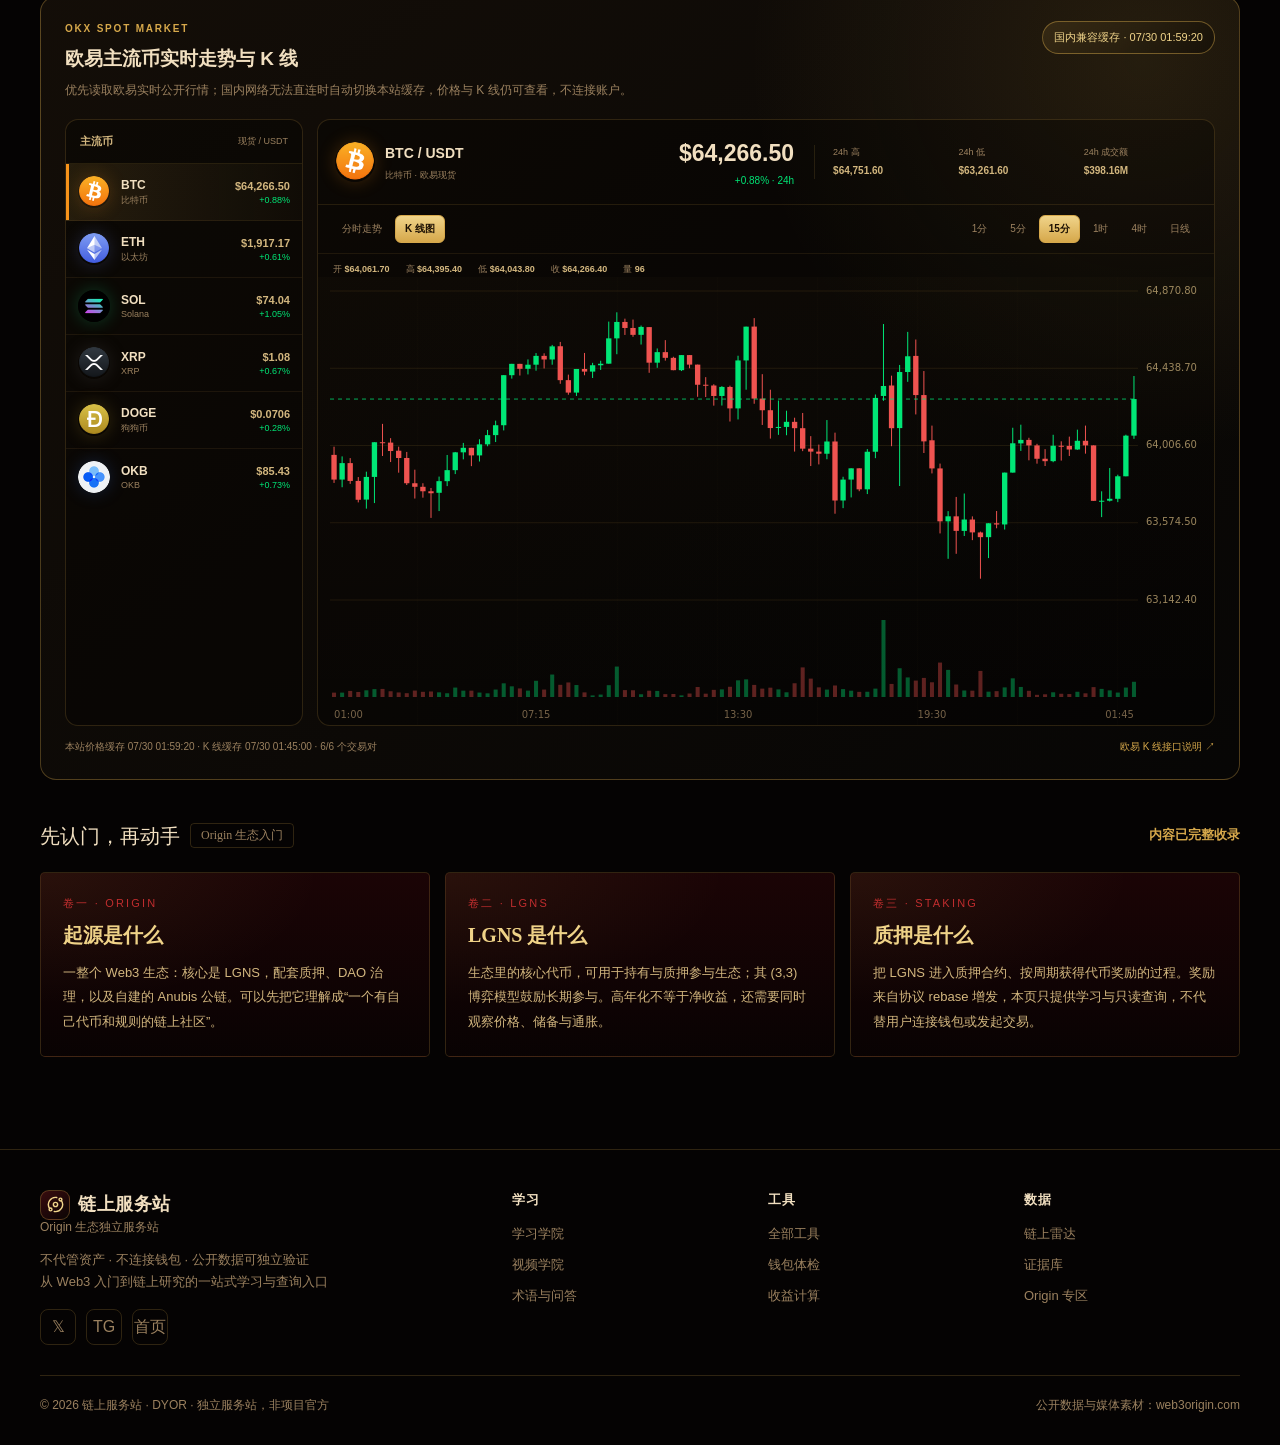
==== commit 5326e57b: "Optimize mobile layout and chart interaction" ====
--- a/index.html
+++ b/index.html
@@ -9,7 +9,7 @@
 <meta name="description" content="Origin 生态课程、视频、链上数据和实用工具的独立入口。">
 <link rel="icon" type="image/png" href="服务站11-1-assets/favicon.png">
 <link rel="preconnect" href="https://count.web3origin.com" crossorigin>
-<link rel="stylesheet" href="服务站11-1-assets/site.css?v=20260730-perf1">
+<link rel="stylesheet" href="服务站11-1-assets/site.css?v=20260730-mobile1">
 </head>
 <body data-page="home">
 <div class="origin-bg" aria-hidden="true"><picture><source type="image/webp" media="(max-height: 1100px)" srcset="服务站11-1-assets/bg-1600.webp"><source type="image/webp" media="(max-height: 1700px)" srcset="服务站11-1-assets/bg-2200.webp"><source type="image/webp" media="(max-height: 2300px)" srcset="服务站11-1-assets/bg-2560.webp"><img src="服务站11-1-assets/bg.png" alt="" decoding="async"></picture></div>
@@ -383,6 +383,6 @@
 <script src="服务站11-1-assets/site-config.js"></script>
 <script src="服务站11-1-assets/academy_index.js"></script>
 <script src="服务站11-1-assets/videos.js"></script>
-<script src="服务站11-1-assets/site.js?v=20260730-perf1"></script>
+<script src="服务站11-1-assets/site.js?v=20260730-mobile1"></script>
 </body>
 </html>
--- a/服务站11-1-assets/site.css
+++ b/服务站11-1-assets/site.css
@@ -692,7 +692,10 @@
     linear-gradient(rgba(214,168,75,.018), rgba(214,168,75,0)),
     repeating-linear-gradient(90deg, transparent 0, transparent 99px, rgba(214,168,75,.025) 100px);
 }
-#okxMarketChart { display: block; width: 100%; height: 100%; cursor: crosshair; }
+#okxMarketChart {
+  display: block; width: 100%; max-width: 100%; height: 100%;
+  cursor: crosshair; touch-action: pan-y;
+}
 .chart-empty {
   position: absolute; inset: 0; display: grid; place-items: center; padding: 24px;
   color: var(--text-muted); background: rgba(7,6,5,.88); text-align: center; font-size: 11px;
@@ -1601,18 +1604,41 @@
   .okx-chart-wrap { height: 390px; flex: none; }
 }
 @media (max-width: 768px) {
-  .global-bar { padding: 8px 16px; }
-  .navbar { padding: 0 16px; }
+  .global-bar {
+    padding: 8px max(16px, env(safe-area-inset-right)) 8px max(16px, env(safe-area-inset-left));
+  }
+  .global-bar.has-horizontal-overflow::after {
+    content: "← 滑动查看更多";
+    position: absolute; z-index: 2; top: 50%; right: 8px; transform: translateY(-50%);
+    padding: 4px 7px 4px 18px; border-radius: 20px; pointer-events: none;
+    color: var(--green-secondary); background: linear-gradient(90deg, transparent, rgba(5,3,3,.96) 28%);
+    font-size: 9px; transition: opacity .2s;
+  }
+  .global-bar.scroll-hint-seen::after { opacity: 0; }
+  .global-bar-inner {
+    padding-right: 28px; overscroll-behavior-inline: contain;
+    scroll-snap-type: x proximity; scrollbar-width: none; -webkit-overflow-scrolling: touch;
+  }
+  .global-bar-inner::-webkit-scrollbar { display: none; }
+  .global-item { flex: 0 0 auto; scroll-snap-align: start; }
+  .navbar {
+    position: sticky; top: 0; z-index: 100;
+    padding-right: max(16px, env(safe-area-inset-right));
+    padding-left: max(16px, env(safe-area-inset-left));
+  }
   .nav-mobile-toggle { display: inline-flex; }
   .nav-links {
     display: none; position: absolute; top: 64px; left: 16px; right: 16px;
+    max-height: calc(100dvh - 76px); overflow-y: auto; overscroll-behavior: contain;
     padding: 10px; border: 1px solid var(--border-green); border-radius: 12px;
     background: rgba(8,12,8,.98); box-shadow: 0 20px 50px rgba(0,0,0,.5);
   }
   .nav-links.open { display: grid; grid-template-columns: 1fr; }
   .nav-link { padding: 11px 12px; }
   .nav-right .btn-ghost { display: none; }
-  .main-container { padding: 20px 16px; }
+  .main-container {
+    padding: 20px max(16px, env(safe-area-inset-right)) 20px max(16px, env(safe-area-inset-left));
+  }
   .hero-title { font-size: 28px; }
   .path-step { flex: 0 0 124px; min-width: 124px; }
   .quick-access { grid-template-columns: 1fr; }
@@ -1646,9 +1672,17 @@
   .faq-series-detail-head { grid-template-columns: 1fr; padding: 15px; }
   .faq-series-detail-head > b { justify-self: start; }
   .course-grid, .video-library { grid-template-columns: 1fr; }
-  .modal { padding: 8px; }
-  .modal-dialog { max-height: calc(100dvh - 16px); border-radius: 12px; }
+  .modal {
+    padding:
+      max(8px, env(safe-area-inset-top))
+      max(8px, env(safe-area-inset-right))
+      max(8px, env(safe-area-inset-bottom))
+      max(8px, env(safe-area-inset-left));
+  }
+  .modal-dialog { max-height: 100%; border-radius: 12px; }
   .modal-head { position: sticky; top: 0; z-index: 3; background: rgba(18,5,5,.98); }
+  .modal-head h3 { min-width: 0; line-height: 1.35; overflow-wrap: anywhere; }
+  .modal-close { flex: 0 0 44px; }
   .reader-actions { flex-direction: column; }
   .reader-actions .tool-action { width: 100%; }
   .tool-form, .tool-form.three { grid-template-columns: 1fr; }
@@ -1675,7 +1709,75 @@
   .okx-chart-wrap { height: 330px; min-height: 330px; }
   .market-foot { align-items: flex-start; flex-direction: column; }
 }
+@media (max-width: 768px), (pointer: coarse) {
+  .nav-mobile-toggle,
+  .nav-cta,
+  .modal-close,
+  .video-fav,
+  .course-check,
+  .ai-send,
+  .chart-control,
+  .filter-btn,
+  .faq-question,
+  .reader-video,
+  .ai-result-links a,
+  .ai-result-links button,
+  .local-evidence-link,
+  .origin-event-row,
+  .origin-whale-row,
+  .footer-social a,
+  .tool-copy,
+  .tool-action,
+  .tool-tab,
+  .series-utility-button {
+    min-width: 44px; min-height: 44px;
+  }
+  .nav-link,
+  .series-back,
+  a.section-more,
+  button.section-more {
+    display: inline-flex; align-items: center; min-height: 44px;
+  }
+  .catalog-search,
+  .tool-input,
+  .tool-select,
+  .ai-input {
+    min-height: 44px; font-size: 16px;
+  }
+  .chart-control { padding: 9px 11px; }
+  .chart-control-group {
+    overscroll-behavior-inline: contain; scrollbar-width: none; -webkit-overflow-scrolling: touch;
+  }
+  .chart-control-group::-webkit-scrollbar { display: none; }
+}
 @media (max-width: 520px) {
+  .nav-cta { display: none; }
+  .hero-stats {
+    display: grid; grid-template-columns: repeat(2, minmax(0,1fr)); gap: 18px 22px;
+  }
+  .ai-card { padding: 18px; border-radius: 16px; }
+  .ai-input { min-width: 0; padding-right: 10px; padding-left: 12px; }
+  .ai-send { flex: 0 0 48px; justify-content: center; padding: 12px; }
+  .section-header {
+    align-items: flex-start; flex-direction: column; gap: 8px; margin-bottom: 16px;
+  }
+  .section-title {
+    min-width: 0; flex-wrap: wrap; row-gap: 6px; line-height: 1.35;
+  }
+  .section-title .tag {
+    max-width: 100%; line-height: 1.45; white-space: normal;
+  }
+  .section-more { align-self: flex-start; }
+  .navbar { backdrop-filter: blur(10px); }
+  .origin-bg img { animation: none; }
+  .origin-embers { display: none; }
+  .hero,
+  .ai-card,
+  .dash-card,
+  .qa-card,
+  .tool-card,
+  .course-card,
+  .video-card { backdrop-filter: none; }
   .origin-radar-title em { display: block; margin: 6px 0 0; }
   .origin-kpi-grid { grid-template-columns: 1fr; }
   .origin-detail-card { padding: 12px; }
@@ -1692,3 +1794,13 @@
   .market-active-stats { grid-column: 1; }
   .market-chart-readout { gap: 9px; }
 }
+@media (max-width: 360px) {
+  .nav-left .logo-sub { display: none; }
+  .nav-left { gap: 9px; }
+  .logo-icon { width: 38px; height: 38px; }
+  .hero-title { font-size: 26px; }
+}
+@media (max-height: 520px) and (orientation: landscape) {
+  .modal video { max-height: calc(100dvh - 118px); }
+  .modal-meta { padding-top: 10px; padding-bottom: 12px; }
+}
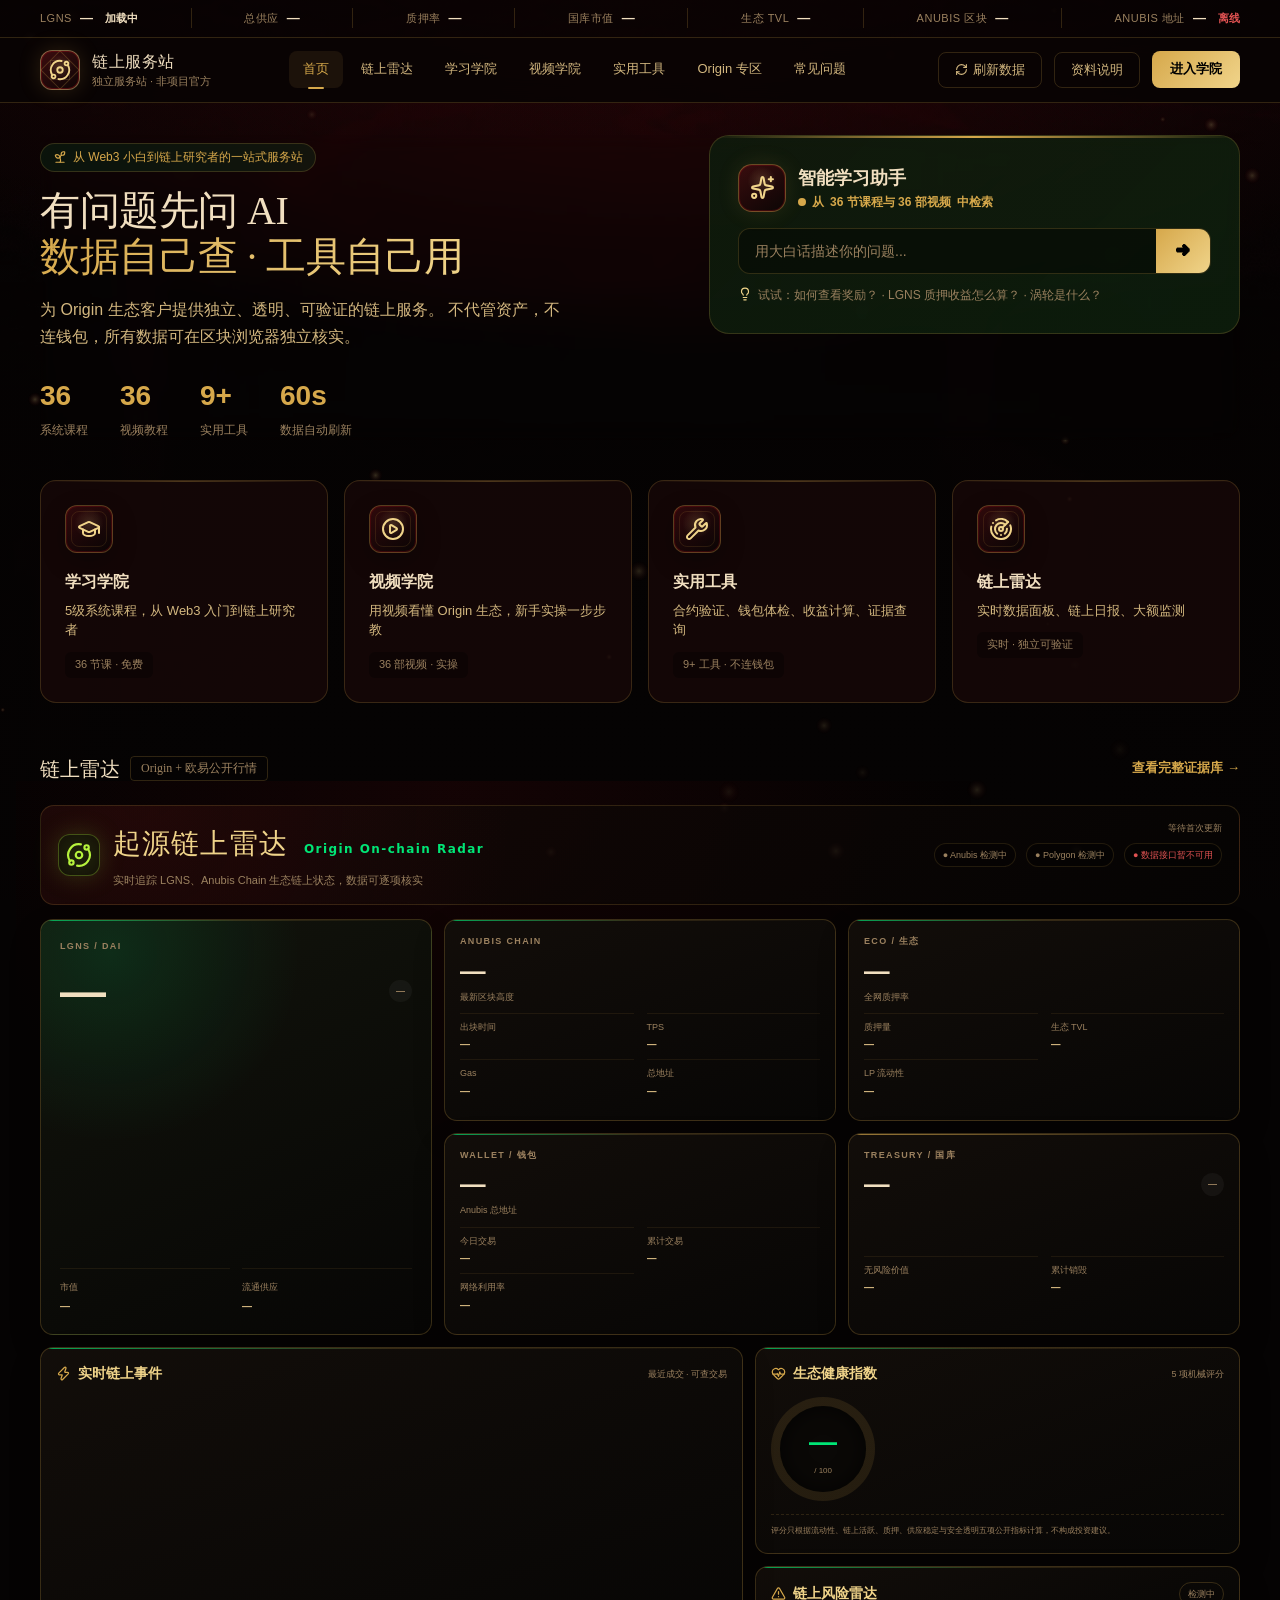
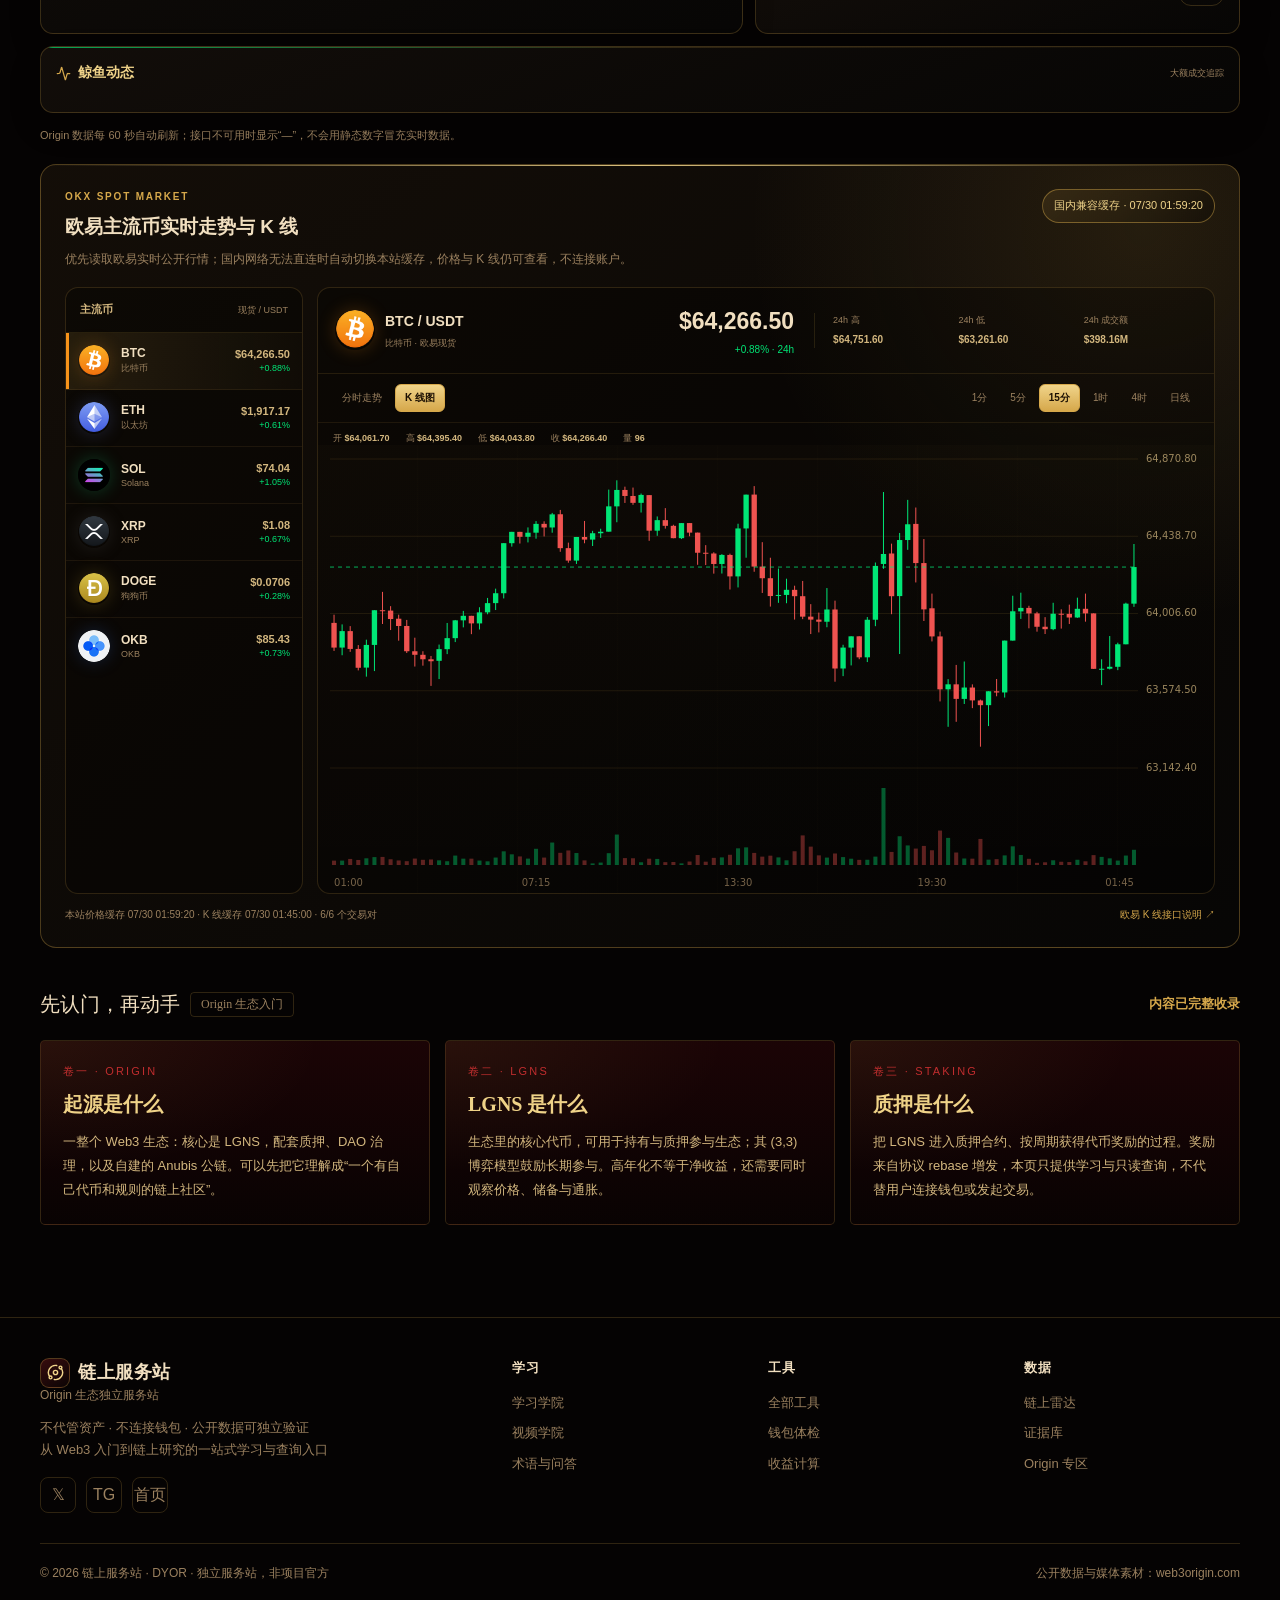
==== commit c4bb0a99: "Redesign on-chain radar dashboard layout" ====
--- a/index.html
+++ b/index.html
@@ -9,7 +9,7 @@
 <meta name="description" content="Origin 生态课程、视频、链上数据和实用工具的独立入口。">
 <link rel="icon" type="image/png" href="服务站11-1-assets/favicon.png">
 <link rel="preconnect" href="https://count.web3origin.com" crossorigin>
-<link rel="stylesheet" href="服务站11-1-assets/site.css?v=20260730-mobile1">
+<link rel="stylesheet" href="服务站11-1-assets/site.css?v=20260730-radar1">
 </head>
 <body data-page="home">
 <div class="origin-bg" aria-hidden="true"><picture><source type="image/webp" media="(max-height: 1100px)" srcset="服务站11-1-assets/bg-1600.webp"><source type="image/webp" media="(max-height: 1700px)" srcset="服务站11-1-assets/bg-2200.webp"><source type="image/webp" media="(max-height: 2300px)" srcset="服务站11-1-assets/bg-2560.webp"><img src="服务站11-1-assets/bg.png" alt="" decoding="async"></picture></div>
@@ -383,6 +383,6 @@
 <script src="服务站11-1-assets/site-config.js"></script>
 <script src="服务站11-1-assets/academy_index.js"></script>
 <script src="服务站11-1-assets/videos.js"></script>
-<script src="服务站11-1-assets/site.js?v=20260730-mobile1"></script>
+<script src="服务站11-1-assets/site.js?v=20260730-radar1"></script>
 </body>
 </html>
--- a/服务站11-1-assets/site.css
+++ b/服务站11-1-assets/site.css
@@ -392,7 +392,11 @@
 }
 .origin-radar-topbar {
   display: flex; align-items: flex-start; justify-content: space-between; gap: 24px;
-  margin-bottom: 15px; padding: 0 3px;
+  margin-bottom: 14px; padding: 15px 17px;
+  border: 1px solid rgba(214,168,75,.18); border-radius: 14px;
+  background:
+    radial-gradient(circle at 8% 0, rgba(122,11,18,.16), transparent 34%),
+    linear-gradient(145deg, rgba(20,10,8,.76), rgba(6,5,4,.7));
 }
 .origin-radar-brand { display: flex; align-items: center; gap: 13px; min-width: 0; }
 .origin-radar-mark {
@@ -412,19 +416,32 @@
 .origin-network-box > div {
   display: flex; justify-content: flex-end; flex-wrap: wrap; gap: 10px; margin-top: 8px;
 }
-.network-pill { color: var(--text-muted); font-weight: 500; }
+.network-pill {
+  display: inline-flex; align-items: center; min-height: 24px; padding: 4px 8px;
+  border: 1px solid rgba(214,168,75,.14); border-radius: 999px;
+  color: var(--text-muted); background: rgba(0,0,0,.22); font-weight: 500;
+}
 .network-pill.online { color: #36d77a; }
 .network-pill.offline { color: var(--red-accent); }
 .origin-kpi-grid {
-  display: grid; grid-template-columns: repeat(5,minmax(0,1fr)); gap: 12px;
+  display: grid; grid-template-columns: repeat(12,minmax(0,1fr));
+  grid-auto-flow: row dense; align-items: stretch; gap: 12px;
 }
 .origin-kpi-card, .origin-detail-card {
-  position: relative; overflow: hidden;
+  position: relative; min-width: 0; overflow: hidden;
   border: 1px solid rgba(214,168,75,.23); border-radius: 13px;
   background: linear-gradient(160deg, rgba(19,14,10,.95), rgba(7,6,5,.97));
   box-shadow: 0 14px 34px rgba(0,0,0,.13);
 }
-.origin-kpi-card { min-height: 242px; padding: 16px; }
+.origin-kpi-card {
+  grid-column: span 4; min-height: 0; padding: 14px 15px;
+}
+.origin-kpi-card.featured {
+  grid-row: span 2; display: flex; flex-direction: column; min-height: 0; padding: 19px;
+  background:
+    radial-gradient(circle at 18% 8%, rgba(0,230,118,.12), transparent 38%),
+    linear-gradient(155deg, rgba(18,20,12,.98), rgba(7,6,5,.98));
+}
 .origin-kpi-card::before, .origin-detail-card::before {
   content: ""; position: absolute; inset: 0 0 auto; height: 1px;
   background: linear-gradient(90deg, #00e676, rgba(214,168,75,.28), transparent);
@@ -435,8 +452,12 @@
   display: block; margin-bottom: 12px; color: var(--text-muted);
   font-size: 9px; font-weight: 900; letter-spacing: .15em;
 }
+.origin-kpi-card:not(.featured) .origin-kpi-label { margin-bottom: 8px; }
 .origin-kpi-card > strong, .origin-kpi-value-line strong {
   display: block; color: var(--text-primary); font-size: clamp(20px,2vw,27px); line-height: 1.1;
+}
+.origin-kpi-card.featured .origin-kpi-value-line strong {
+  font-size: clamp(32px,3.6vw,46px);
 }
 .origin-kpi-card > small {
   display: block; margin-top: 5px; color: var(--text-muted); font-size: 9px;
@@ -451,6 +472,10 @@
 .origin-kpi-value-line .up { color: #00e676; background: rgba(0,230,118,.08); }
 .origin-kpi-value-line .down { color: #ff716c; background: rgba(239,83,80,.1); }
 .origin-mini-chart { width: 100%; height: 48px; margin: 8px 0 5px; overflow: visible; }
+.origin-kpi-card.featured .origin-mini-chart {
+  flex: 1; min-height: 112px; margin: 18px 0 14px;
+}
+.origin-kpi-card:not(.featured) .origin-mini-chart { height: 34px; margin: 5px 0 2px; }
 .origin-kpi-card dl { margin: 13px 0 0; }
 .origin-kpi-card dl div {
   display: flex; align-items: center; justify-content: space-between; gap: 8px;
@@ -461,11 +486,35 @@
   margin: 0; overflow: hidden; color: var(--text-secondary); font-size: 10px;
   font-weight: 700; text-align: right; text-overflow: ellipsis; white-space: nowrap;
 }
+.origin-kpi-card:not(.featured) dl {
+  display: grid; grid-template-columns: repeat(2,minmax(0,1fr)); gap: 0 13px;
+  margin-top: 9px;
+}
+.origin-kpi-card:not(.featured) dl div {
+  display: block; min-width: 0; padding: 6px 0;
+}
+.origin-kpi-card:not(.featured) dd { margin-top: 3px; text-align: left; }
+.origin-kpi-card.featured dl {
+  display: grid; grid-template-columns: repeat(2,minmax(0,1fr)); gap: 12px;
+  margin-top: auto;
+}
+.origin-kpi-card.featured dl div {
+  display: block; min-width: 0; padding: 11px 0 0;
+}
+.origin-kpi-card.featured dd { margin-top: 4px; text-align: left; }
 .origin-detail-grid {
   display: grid; grid-template-columns: minmax(0,1.45fr) minmax(340px,1fr);
-  gap: 12px; margin-top: 12px;
-}
-.origin-detail-card { min-height: 180px; padding: 15px; }
+  grid-template-areas:
+    "events health"
+    "events risk"
+    "whales whales";
+  align-items: stretch; gap: 12px; margin-top: 12px;
+}
+.events-panel { grid-area: events; display: flex; flex-direction: column; }
+.health-panel { grid-area: health; }
+.risk-panel { grid-area: risk; }
+.whale-panel { grid-area: whales; }
+.origin-detail-card { min-height: 0; padding: 15px; }
 .origin-detail-card header {
   display: flex; align-items: center; justify-content: space-between; gap: 12px;
   margin-bottom: 12px;
@@ -475,7 +524,8 @@
   font-size: 14px; font-weight: 600;
 }
 .origin-detail-card header > span { color: var(--text-muted); font-size: 9px; }
-.origin-event-list, .origin-whale-list { display: grid; gap: 3px; }
+.origin-event-list, .origin-whale-list { display: grid; gap: 5px; }
+.events-panel .origin-event-list { flex: 1; align-content: start; }
 .origin-event-row {
   display: grid; grid-template-columns: 46px minmax(90px,.85fr) minmax(72px,.7fr) minmax(92px,1fr) 62px;
   align-items: center; gap: 8px; padding: 7px 8px;
@@ -535,6 +585,20 @@
   align-items: center; gap: 7px; padding: 7px 8px; border-bottom: 1px solid rgba(214,168,75,.08);
   color: inherit; text-decoration: none;
 }
+.whale-panel .origin-whale-list {
+  grid-template-columns: repeat(2,minmax(0,1fr)); gap: 8px;
+}
+.whale-panel .origin-whale-row {
+  grid-template-columns: 20px 42px minmax(0,1fr); grid-template-rows: auto auto;
+  min-height: 76px; padding: 11px;
+  border: 1px solid rgba(214,168,75,.14); border-radius: 10px;
+  background: rgba(214,168,75,.025);
+}
+.whale-panel .whale-signal-icon { grid-column: 1; grid-row: 1 / 3; }
+.whale-panel .origin-side { grid-column: 2; grid-row: 1; }
+.whale-panel .origin-whale-row b { grid-column: 3; grid-row: 1; }
+.whale-panel .origin-whale-row strong { grid-column: 2; grid-row: 2; }
+.whale-panel .origin-whale-row time { grid-column: 3; grid-row: 2; }
 .origin-whale-row b, .origin-whale-row strong { font-size: 10px; }
 .origin-whale-row strong { color: var(--text-secondary); font-weight: 500; }
 .risk-level {
@@ -1573,8 +1637,20 @@
 }
 
 @media (max-width: 1180px) {
-  .origin-kpi-grid { grid-template-columns: repeat(3,minmax(0,1fr)); }
-  .origin-detail-grid { grid-template-columns: 1fr; }
+  .origin-kpi-card { grid-column: span 3; }
+  .origin-kpi-card.featured { grid-column: span 6; grid-row: span 2; }
+  .origin-detail-grid {
+    grid-template-columns: repeat(2,minmax(0,1fr));
+    grid-template-areas:
+      "events events"
+      "health risk"
+      "whales whales";
+  }
+  .origin-event-list { grid-template-columns: repeat(2,minmax(0,1fr)); gap: 5px 12px; }
+  .origin-event-row {
+    grid-template-columns: 42px minmax(80px,1fr) minmax(62px,.7fr) 54px;
+  }
+  .origin-event-row small { display: none; }
   .navbar { padding: 0 20px; }
   .nav-mobile-toggle { display: inline-flex; }
   .nav-links {
@@ -1585,6 +1661,11 @@
   .nav-links.open { display: grid; grid-template-columns: repeat(2, minmax(0, 1fr)); }
   .nav-link { padding: 11px 12px; }
   .nav-right .btn-ghost { display: none; }
+}
+
+@media (max-width: 899px) and (min-width: 769px) {
+  .origin-kpi-card { grid-column: span 6; }
+  .origin-kpi-card.featured { grid-column: 1 / -1; grid-row: auto; min-height: 300px; }
 }
 
 /* ===== 响应式 ===== */
@@ -1694,6 +1775,17 @@
   .origin-network-box { text-align: left; }
   .origin-network-box > div { justify-content: flex-start; }
   .origin-kpi-grid { grid-template-columns: repeat(2,minmax(0,1fr)); }
+  .origin-kpi-card { grid-column: auto; grid-row: auto; }
+  .origin-kpi-card.featured { grid-column: 1 / -1; min-height: 300px; }
+  .origin-detail-grid {
+    grid-template-columns: 1fr;
+    grid-template-areas:
+      "health"
+      "risk"
+      "events"
+      "whales";
+  }
+  .origin-event-list, .whale-panel .origin-whale-list { grid-template-columns: 1fr; }
   .origin-health-layout { grid-template-columns: 105px minmax(0,1fr); gap: 12px; }
   .origin-event-row {
     grid-template-columns: 42px minmax(80px,1fr) minmax(62px,.7fr) 54px;
@@ -1779,8 +1871,19 @@
   .course-card,
   .video-card { backdrop-filter: none; }
   .origin-radar-title em { display: block; margin: 6px 0 0; }
-  .origin-kpi-grid { grid-template-columns: 1fr; }
+  .origin-kpi-grid {
+    display: flex; max-width: 100%; overflow-x: auto; padding: 1px 18px 8px 1px;
+    scroll-snap-type: x mandatory; overscroll-behavior-inline: contain;
+    scrollbar-width: none; -webkit-overflow-scrolling: touch;
+  }
+  .origin-kpi-grid::-webkit-scrollbar { display: none; }
+  .origin-kpi-card,
+  .origin-kpi-card.featured {
+    flex: 0 0 min(84vw,300px); min-height: 238px; scroll-snap-align: start;
+  }
+  .origin-kpi-card.featured .origin-mini-chart { min-height: 78px; margin: 12px 0 10px; }
   .origin-detail-card { padding: 12px; }
+  .origin-detail-card header { align-items: flex-start; flex-wrap: wrap; }
   .origin-health-layout { grid-template-columns: 1fr; justify-items: center; }
   .origin-health-parts { width: 100%; }
   .origin-event-row { grid-template-columns: 40px minmax(76px,1fr) minmax(60px,.7fr); }
